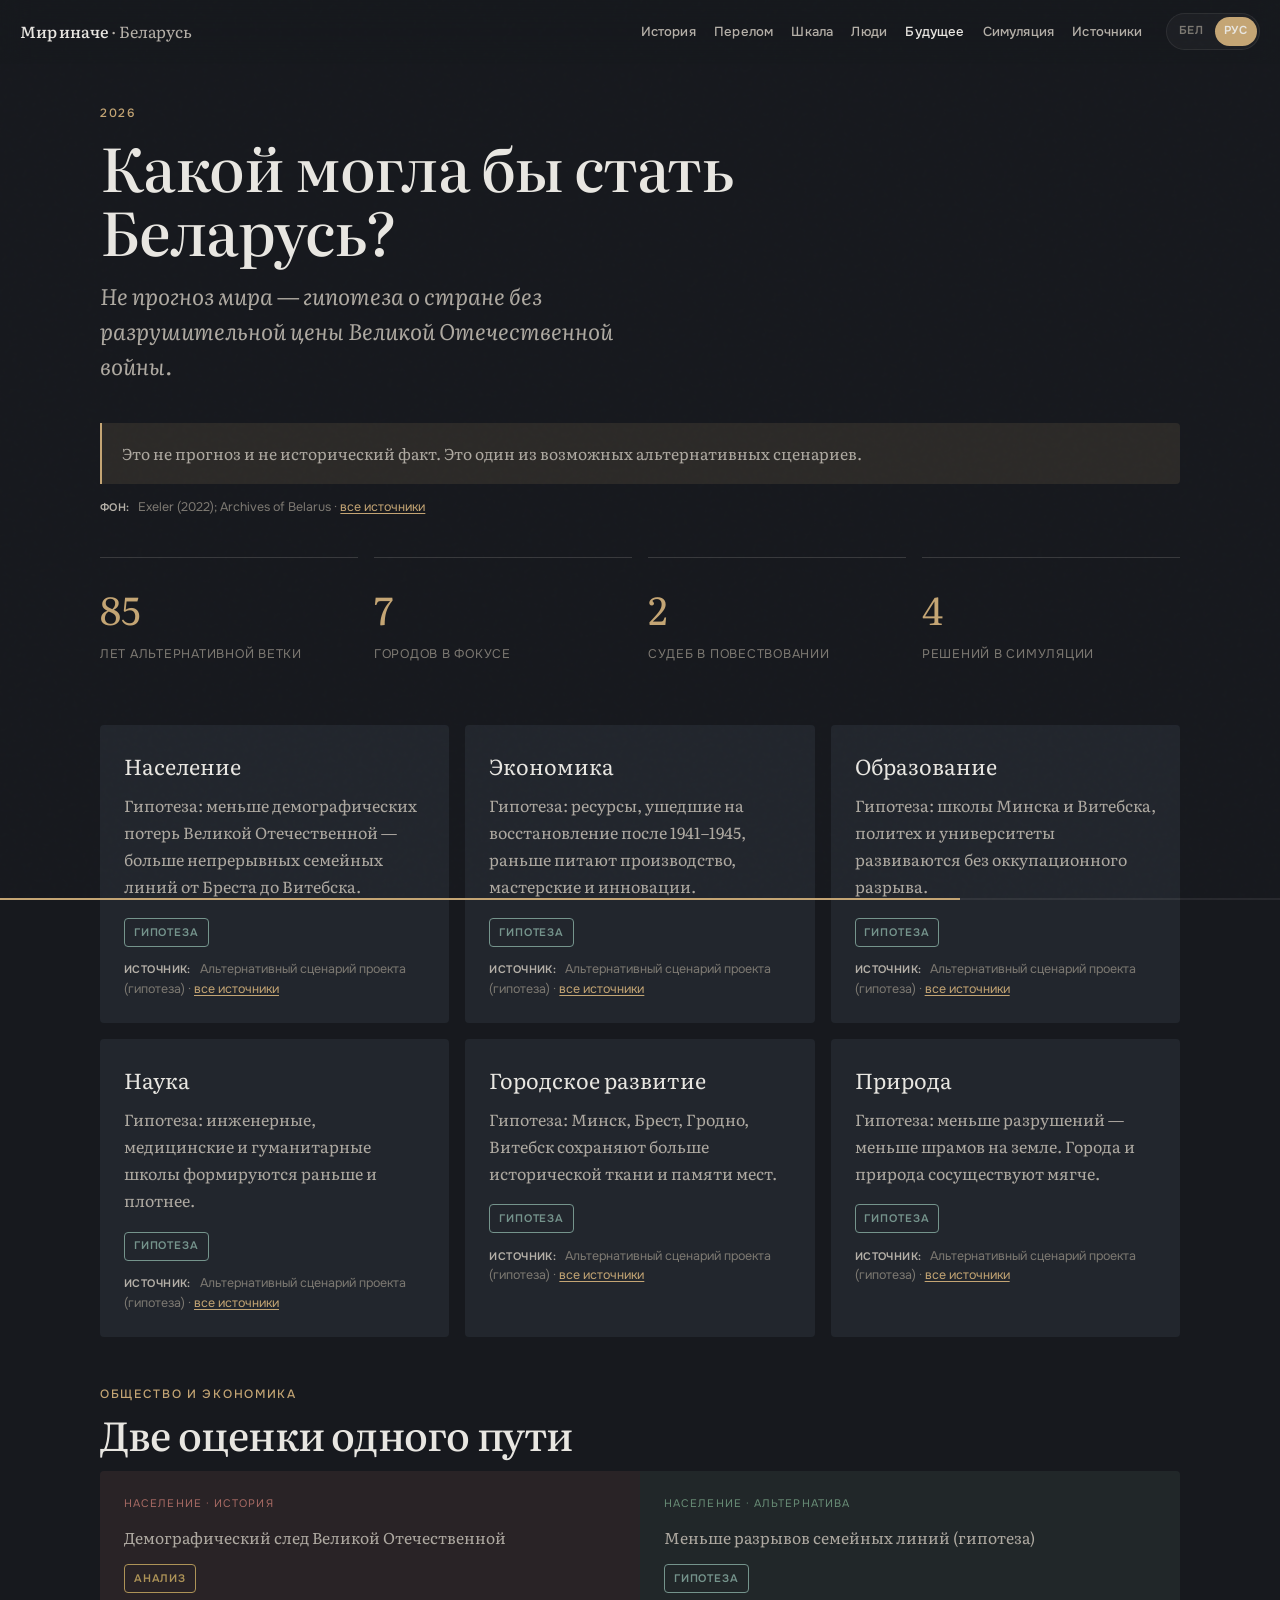
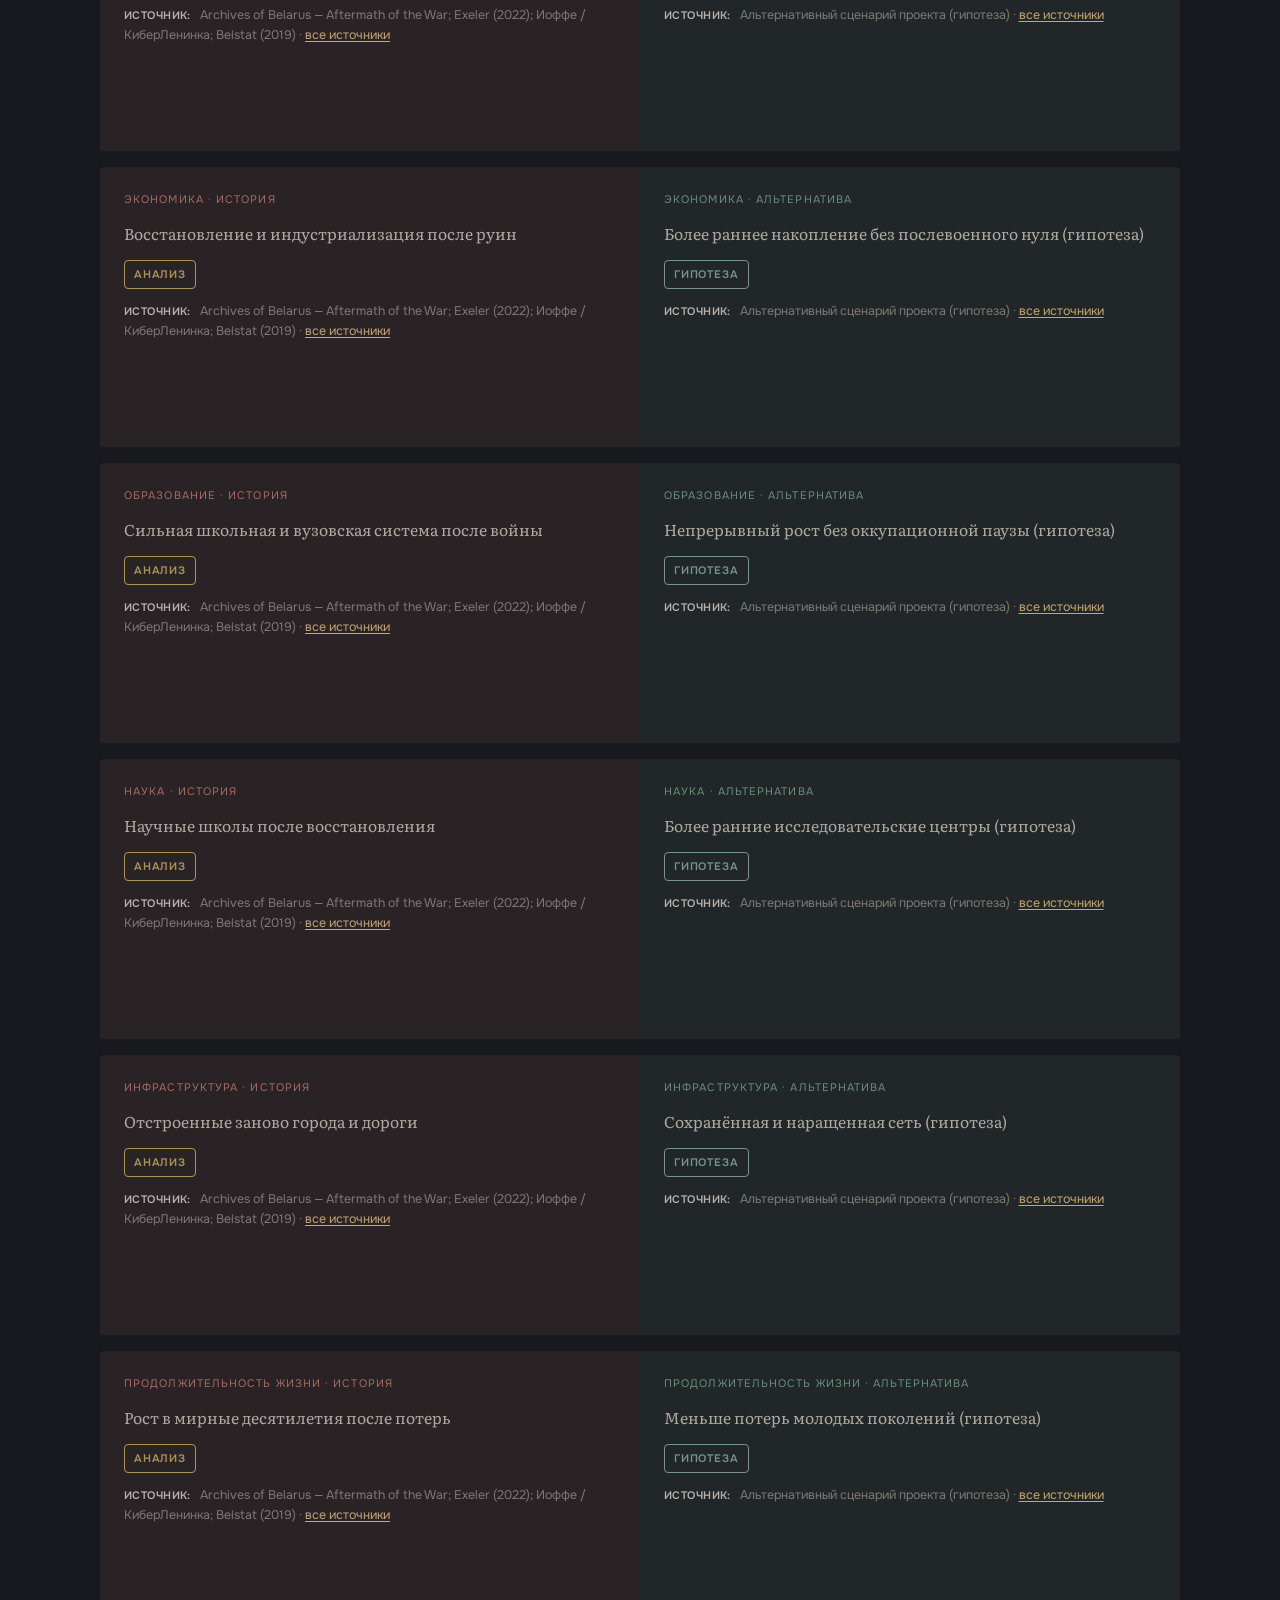
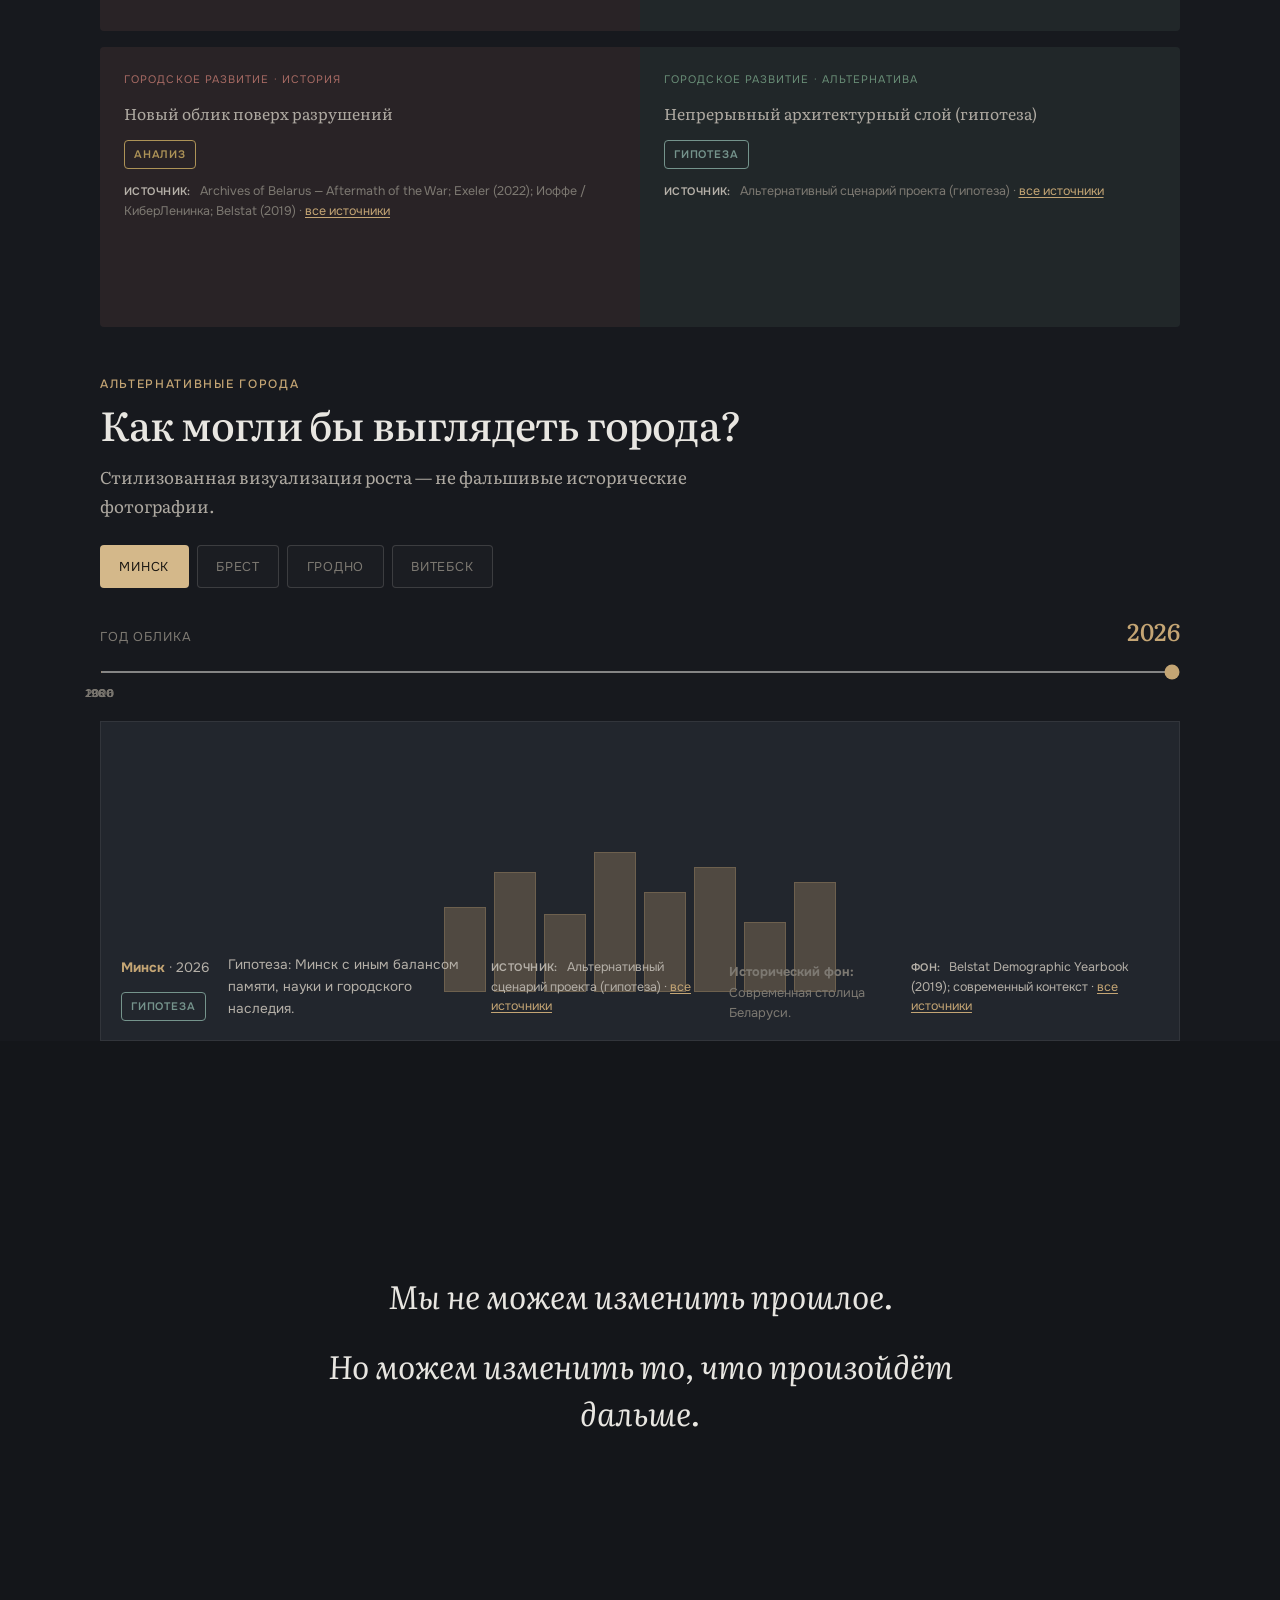
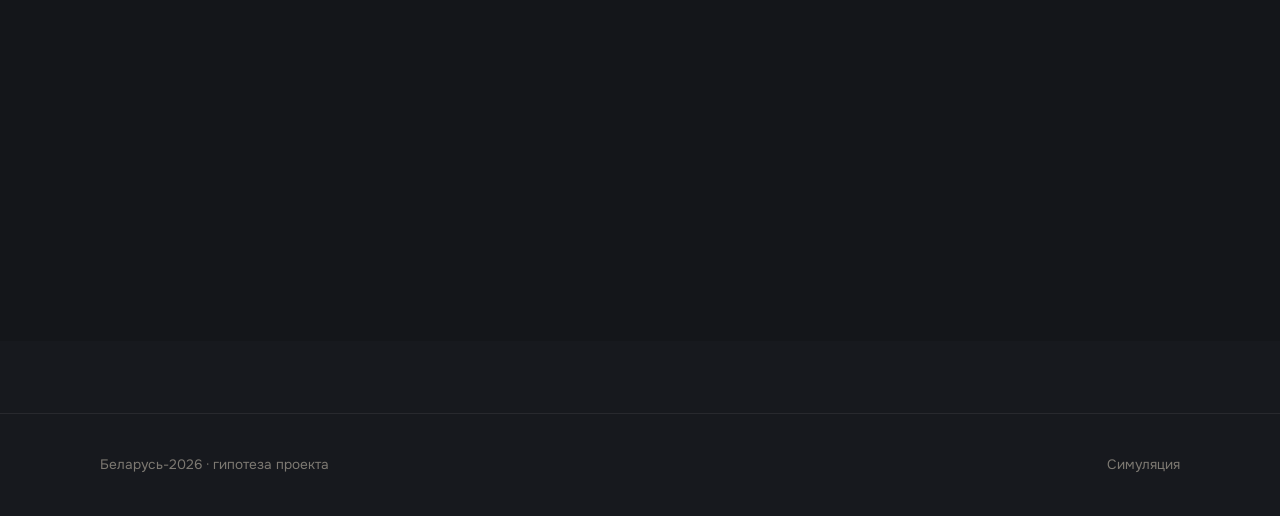
==== future.html @ 38eb1da2 "big website update" ====
<!DOCTYPE html>
<html lang="ru" class="notranslate" translate="no">
<head>
  <meta charset="UTF-8">
  <meta name="viewport" content="width=device-width, initial-scale=1.0">
  <meta name="google" content="notranslate">
  <script>document.documentElement.lang=(function(){try{localStorage.removeItem("siteLang")}catch(e){}var l=localStorage.getItem("patriotLang");return l==="be"?"be":"ru"})();</script>
  <title data-i18n-be="Беларусь у 2026 — альтэрнатыўная будучыня" data-i18n-ru="Беларусь в 2026 — альтернативное будущее">Беларусь-2026</title>
  <link rel="icon" href="media/favicon.svg?v=20260830g" type="image/svg+xml">
  <meta property="og:image" content="media/og-image.png">
  <link rel="stylesheet" href="css/reset.css?v=20260830g">
  <link rel="stylesheet" href="css/variables.css?v=20260830g">
  <link rel="stylesheet" href="css/global.css?v=20260830g">
  <link rel="stylesheet" href="css/components.css?v=20260830g">
  <link rel="stylesheet" href="css/pages.css?v=20260830g">
  <link rel="stylesheet" href="css/animations.css?v=20260830g">
  <link rel="stylesheet" href="css/responsive.css?v=20260830g">
</head>
<body>
  <div data-app-chrome></div>
  <main id="main" class="future-page page-shell">
    <div class="container">
      <header class="page-hero">
        <p class="eyebrow">2026</p>
        <h1 class="display display--lg">
          <span data-lang="be">Якой магла б стаць Беларусь?</span>
          <span data-lang="ru">Какой могла бы стать Беларусь?</span>
        </h1>
        <p class="lead">
          <span data-lang="be">Не прагноз свету — гіпотэза пра краіну без разбуральнай цаны Вялікай Айчыннай вайны.</span>
          <span data-lang="ru">Не прогноз мира — гипотеза о стране без разрушительной цены Великой Отечественной войны.</span>
        </p>
      </header>
      <div class="disclaimer">
        <span data-lang="be">Гэта не прагноз і не гістарычны факт. Гэта адзін з магчымых альтэрнатыўных сцэнарыяў.</span>
        <span data-lang="ru">Это не прогноз и не исторический факт. Это один из возможных альтернативных сценариев.</span>
      </div>
      <p class="source-cite">
        <span class="source-cite__label"><span data-lang="be">Фон:</span><span data-lang="ru">Фон:</span></span>
        Exeler (2022); Archives of Belarus ·
        <a href="sources.html"><span data-lang="be">усе крыніцы</span><span data-lang="ru">все источники</span></a>
      </p>
      <div class="stat-row" data-future-stats></div>
      <div class="future-grid" data-future-cards></div>
      <section class="section-block">
        <p class="eyebrow"><span data-lang="be">Грамадства і эканоміка</span><span data-lang="ru">Общество и экономика</span></p>
        <h2 class="display display--md"><span data-lang="be">Дзве ацэнкі аднаго шляху</span><span data-lang="ru">Две оценки одного пути</span></h2>
        <div data-indicators></div>
      </section>
      <section class="city-viz section-block">
        <p class="eyebrow"><span data-lang="be">Альтэрнатыўныя гарады</span><span data-lang="ru">Альтернативные города</span></p>
        <h2 class="display display--md"><span data-lang="be">Як маглі б выглядаць гарады?</span><span data-lang="ru">Как могли бы выглядеть города?</span></h2>
        <p class="body-text">
          <span data-lang="be">Стылізаваная візуалізацыя росту — не фальшывыя гістарычныя фатаграфіі.</span>
          <span data-lang="ru">Стилизованная визуализация роста — не фальшивые исторические фотографии.</span>
        </p>
        <div class="city-tabs" data-city-tabs></div>
        <div class="year-slider-wrap" style="margin:1.5rem 0 1rem;">
          <div style="display:flex;justify-content:space-between;align-items:baseline;margin-bottom:0.5rem;">
            <span class="muted" style="font-size:0.8rem;letter-spacing:0.08em;text-transform:uppercase;">
              <span data-lang="be">Год аблічча</span><span data-lang="ru">Год облика</span>
            </span>
            <span class="year-pill"><span data-city-year-label>2026</span></span>
          </div>
          <input class="year-slider" id="city-year" type="range" data-city-year-slider min="0" max="3" value="3">
          <div class="year-slider-labels"><span>1960</span><span>1980</span><span>2000</span><span>2026</span></div>
        </div>
        <div class="city-stage">
          <div class="city-skyline" data-skyline aria-hidden="true"></div>
          <div class="city-stage__caption" data-city-caption></div>
        </div>
      </section>
    </div>
    <section class="finale" id="finale">
      <div class="finale__lines">
        <p class="finale__line" data-finale-line>
          <span data-lang="be">Мы не можам змяніць мінулае.</span>
          <span data-lang="ru">Мы не можем изменить прошлое.</span>
        </p>
        <p class="finale__line" data-finale-line>
          <span data-lang="be">Але можам змяніць тое, што адбудзецца далей.</span>
          <span data-lang="ru">Но можем изменить то, что произойдёт дальше.</span>
        </p>
        <h2 class="finale__headline" data-finale-headline>
          <span data-lang="be">Будучыня яшчэ не напісана.</span>
          <span data-lang="ru">Будущее ещё не написано.</span>
        </h2>
        <button class="btn btn--primary" type="button" data-finale-start hidden data-i18n-be="Пачаць сваю гісторыю" data-i18n-ru="Начать свою историю">Пачаць сваю гісторыю</button>
        <div class="finale-choices" data-finale-choices>
          <p class="lead" style="margin-bottom:1rem;">
            <span data-lang="be">Якое рашэнне ты б прыняў?</span>
            <span data-lang="ru">Какое решение ты бы принял?</span>
          </p>
          <a class="choice" href="simulation.html">
            <span class="choice__key"><span data-lang="be">Шлях 1</span><span data-lang="ru">Путь 1</span></span>
            <div class="choice__title"><span data-lang="be">Прайсіці сімуляцыю рашэнняў</span><span data-lang="ru">Пройти симуляцию решений</span></div>
            <div class="choice__text"><span data-lang="be">Збяры ўласны сцэнарый Беларусі.</span><span data-lang="ru">Собери собственный сценарий Беларуси.</span></div>
          </a>
          <a class="choice" href="turning-point.html">
            <span class="choice__key"><span data-lang="be">Шлях 2</span><span data-lang="ru">Путь 2</span></span>
            <div class="choice__title"><span data-lang="be">Вярнуцца да пункта пералому</span><span data-lang="ru">Вернуться к точке перелома</span></div>
            <div class="choice__text"><span data-lang="be">Выбраць іншую галіну і прайсці нанова.</span><span data-lang="ru">Выбрать другую ветку и пройти заново.</span></div>
          </a>
          <a class="choice" href="sources.html">
            <span class="choice__key"><span data-lang="be">Шлях 3</span><span data-lang="ru">Путь 3</span></span>
            <div class="choice__title"><span data-lang="be">Праверыць крыніцы</span><span data-lang="ru">Проверить источники</span></div>
            <div class="choice__text"><span data-lang="be">Аддзяліць факт ад гіпотэзы.</span><span data-lang="ru">Отделить факт от гипотезы.</span></div>
          </a>
        </div>
      </div>
    </section>
  </main>
  <footer class="site-footer">
    <div class="container site-footer__inner">
      <p><span data-lang="be">Беларусь-2026 · гіпотэза праекта</span><span data-lang="ru">Беларусь-2026 · гипотеза проекта</span></p>
      <p><a href="simulation.html"><span data-lang="be">Сімуляцыя</span><span data-lang="ru">Симуляция</span></a></p>
    </div>
  </footer>
  <script src="js/i18n.js?v=20260830g"></script>
  <script src="js/app.js?v=20260830g"></script>
  <script src="js/animations.js?v=20260830g"></script>
  <script src="js/future.js?v=20260830g"></script>
</body>
</html>
---- css/variables.css ----
:root {
  /* Editorial archive — soft dusk ink, never pure black/white */
  --bg-darker: #14161a;
  --bg-dark: #17191e;
  --bg-light: #eceae4;
  --surface: #f7f5f0;
  --surface-dark: #22262d;
  --surface-elevated: #2b3038;

  --text-primary: #e8e6e1;
  --text-dark: #1c1a17;
  --text-muted: #7d7972;
  --text-muted-light: #b5b0a8;
  --text-body: #aea9a1;

  /* Desaturated semantic hues — easy on dark canvas */
  --history: #a86b64;
  --history-soft: rgba(168, 107, 100, 0.12);
  --alternative: #6a8f78;
  --alternative-soft: rgba(106, 143, 120, 0.12);

  --accent: #c4a574;
  --accent-soft: rgba(196, 165, 116, 0.12);
  --accent-strong: #d4b88a;

  --fact: #7e96b5;
  --analysis: #b59a5a;
  --hypothesis: #7a9a92;

  --hairline: rgba(232, 230, 225, 0.08);
  --hairline-strong: rgba(232, 230, 225, 0.16);

  --font-display: "Literata", "Times New Roman", serif;
  --font-serif: "Literata", "Times New Roman", serif;
  --font-sans: "Onest", system-ui, sans-serif;

  --space-xs: 0.5rem;
  --space-sm: 1rem;
  --space-md: 1.5rem;
  --space-lg: 2.5rem;
  --space-xl: 4.5rem;
  --space-2xl: 7rem;

  --nav-height: 4rem;
  --radius: 4px;
  --radius-sm: 4px;
  --radius-pill: 4px;
  --max-width: 1080px;
  --ease: cubic-bezier(0.22, 1, 0.36, 1);
  --transition: 0.3s var(--ease);

  --grain-opacity: 0.028;
}
---- css/global.css ----
@import url("https://fonts.googleapis.com/css2?family=Literata:ital,opsz,wght@0,7..72,400;0,7..72,500;0,7..72,600;0,7..72,700;1,7..72,400;1,7..72,500&family=Onest:wght@400;500;600;700&display=swap");

html {
  color-scheme: dark;
}

body {
  font-family: var(--font-sans);
  font-weight: 400;
  font-size: 1.0625rem;
  background: var(--bg-dark);
  color: var(--text-primary);
  overflow-x: hidden;
  line-height: 1.6;
  -webkit-font-smoothing: antialiased;
}

.page-light {
  background: var(--bg-light);
  color: var(--text-dark);
}

.container {
  width: min(100% - 2.5rem, var(--max-width));
  margin-inline: auto;
}

.container--wide {
  width: min(100% - 2.5rem, 1240px);
  margin-inline: auto;
}

.section {
  padding-block: var(--space-xl);
}

.section--tight {
  padding-block: var(--space-lg);
}

.eyebrow {
  font-family: var(--font-sans);
  font-size: 0.75rem;
  font-weight: 500;
  letter-spacing: 0.14em;
  text-transform: uppercase;
  color: var(--accent);
}

.page-light .eyebrow {
  color: #8a7358;
}

.brand-mark {
  font-family: var(--font-sans);
  font-weight: 600;
  font-size: 0.9rem;
  letter-spacing: 0.2em;
  text-transform: uppercase;
  color: var(--accent);
  margin: 0 0 1.5rem;
}

.display {
  font-family: var(--font-display);
  font-weight: 500;
  line-height: 1.08;
  letter-spacing: -0.02em;
  text-transform: none;
  color: var(--text-primary);
}

.display--xl {
  font-size: clamp(2.75rem, 7.5vw, 5.75rem);
}

.display--lg {
  font-size: clamp(2.15rem, 5vw, 3.75rem);
}

.display--md {
  font-size: clamp(1.65rem, 3.2vw, 2.5rem);
}

.lead {
  font-family: var(--font-display);
  font-size: clamp(1.15rem, 2vw, 1.4rem);
  font-weight: 400;
  font-style: italic;
  line-height: 1.55;
  letter-spacing: 0;
  color: var(--text-body);
  max-width: 36rem;
}

.page-light .lead {
  color: #5c574f;
}

.body-text {
  font-family: var(--font-display);
  font-size: 1.0625rem;
  line-height: 1.75;
  letter-spacing: 0;
  color: var(--text-body);
  max-width: 40rem;
}

.page-light .body-text {
  color: #4a463f;
}

.muted {
  color: var(--text-muted);
}

.sr-only {
  position: absolute;
  width: 1px;
  height: 1px;
  padding: 0;
  margin: -1px;
  overflow: hidden;
  clip: rect(0, 0, 0, 0);
  white-space: nowrap;
  border: 0;
}

.grain {
  pointer-events: none;
  position: fixed;
  inset: 0;
  z-index: 9000;
  opacity: var(--grain-opacity);
  background-image: url("data:image/svg+xml,%3Csvg viewBox='0 0 200 200' xmlns='http://www.w3.org/2000/svg'%3E%3Cfilter id='n'%3E%3CfeTurbulence type='fractalNoise' baseFrequency='0.9' numOctaves='3' stitchTiles='stitch'/%3E%3C/filter%3E%3Crect width='100%25' height='100%25' filter='url(%23n)'/%3E%3C/svg%3E");
  mix-blend-mode: soft-light;
}

.film-vignette {
  display: none;
}

main {
  min-height: 100vh;
}

:focus-visible {
  outline: 2px solid var(--accent);
  outline-offset: 3px;
}

::selection {
  background: rgba(196, 165, 116, 0.35);
  color: var(--text-primary);
}

.skip-link {
  position: absolute;
  left: 1rem;
  top: -100px;
  z-index: 10000;
  padding: 0.75rem 1rem;
  background: var(--accent);
  color: var(--bg-darker);
  font-family: var(--font-sans);
  font-size: 0.85rem;
  font-weight: 600;
  border-radius: var(--radius);
}

.skip-link:focus {
  top: 1rem;
}
---- css/components.css ----
/* ——— Navigation ——— */
.site-header {
  position: fixed;
  top: 0;
  left: 0;
  right: 0;
  z-index: 1000;
  height: var(--nav-height);
  display: flex;
  align-items: center;
  background: rgba(23, 25, 30, 0.72);
  backdrop-filter: blur(16px) saturate(1.1);
  border-bottom: 1px solid transparent;
  transition: background var(--transition), border-color var(--transition);
}

.site-header.is-scrolled {
  background: rgba(20, 22, 26, 0.94);
  border-bottom-color: var(--hairline);
}

.site-header__inner {
  width: min(100% - 2rem, 1240px);
  margin-inline: auto;
  display: flex;
  align-items: center;
  justify-content: space-between;
  gap: 1rem;
}

.logo {
  font-family: var(--font-display);
  font-size: 1rem;
  font-weight: 500;
  letter-spacing: -0.01em;
  white-space: nowrap;
  color: var(--text-primary);
}

.logo span {
  color: var(--text-muted-light);
  font-weight: 400;
}

.nav {
  display: flex;
  align-items: center;
  gap: 1.5rem;
}

.nav__links {
  display: flex;
  align-items: center;
  gap: 1.15rem;
}

.nav__link {
  font-family: var(--font-sans);
  font-size: 0.82rem;
  font-weight: 500;
  letter-spacing: 0.01em;
  color: var(--text-muted-light);
  transition: color var(--transition);
}

.nav__link:hover,
.nav__link.is-active {
  color: var(--text-primary);
}

.nav__actions {
  display: flex;
  align-items: center;
  gap: 0.75rem;
}

/* Language switcher */
.lang-switch {
  display: inline-flex;
  align-items: center;
  gap: 0.15rem;
  border: 1px solid var(--hairline);
  border-radius: 999px;
  padding: 0.15rem;
  background: rgba(255, 255, 255, 0.03);
}

.lang-switch__btn {
  font-family: var(--font-sans);
  font-size: 0.72rem;
  font-weight: 600;
  letter-spacing: 0.06em;
  text-transform: uppercase;
  padding: 0.35rem 0.55rem;
  border-radius: 999px;
  color: var(--text-muted);
  background: transparent;
  border: 0;
  cursor: pointer;
  transition: color var(--transition), background var(--transition);
}

.lang-switch__btn:hover {
  color: var(--text-primary);
}

.lang-switch__btn.is-active {
  color: var(--bg);
  background: var(--accent);
}

/* Dual-language fragments in HTML:
   <span data-lang="be">…</span><span data-lang="ru">…</span> */
html[lang="be"] [data-lang="ru"],
html[lang="ru"] [data-lang="be"] {
  display: none !important;
}

.menu-btn {
  width: 2.5rem;
  height: 2.5rem;
  display: none;
  place-items: center;
  border: 1px solid var(--hairline-strong);
  border-radius: var(--radius);
  color: var(--text-muted-light);
  background: transparent;
  transition: border-color var(--transition), color var(--transition), background var(--transition);
}

.menu-btn:hover {
  border-color: var(--accent);
  color: var(--accent);
  background: var(--accent-soft);
}

.menu-btn__lines {
  width: 1rem;
  height: 0.65rem;
  display: flex;
  flex-direction: column;
  justify-content: space-between;
}

.menu-btn__lines span {
  display: block;
  height: 1.5px;
  background: currentColor;
  transition: transform var(--transition), opacity var(--transition);
}

.nav-drawer {
  display: none;
  position: fixed;
  inset: var(--nav-height) 0 0 0;
  z-index: 999;
  background: var(--bg-darker);
  padding: 2rem;
  flex-direction: column;
  gap: 1.1rem;
}

.nav-drawer.is-open {
  display: flex;
}

.nav-drawer a {
  font-family: var(--font-display);
  font-size: 1.75rem;
  font-weight: 500;
  color: var(--text-muted-light);
}

.nav-drawer a:hover,
.nav-drawer a.is-active {
  color: var(--text-primary);
}

/* ——— Buttons ——— */
.btn {
  display: inline-flex;
  align-items: center;
  justify-content: center;
  gap: 0.55rem;
  padding: 0.9rem 1.4rem;
  font-family: var(--font-sans);
  font-size: 0.84rem;
  font-weight: 600;
  letter-spacing: 0.02em;
  border: 1px solid transparent;
  border-radius: var(--radius);
  transition:
    background var(--transition),
    color var(--transition),
    border-color var(--transition),
    transform var(--transition);
}

.btn:hover {
  transform: translateY(-1px);
}

.btn:active {
  transform: translateY(0);
}

.btn--primary {
  background: var(--accent);
  color: #1a1712;
  border-color: var(--accent);
}

.btn--primary:hover {
  background: var(--accent-strong);
  border-color: var(--accent-strong);
}

.btn--ghost {
  border-color: var(--hairline-strong);
  color: var(--text-primary);
  background: transparent;
}

.btn--ghost:hover {
  border-color: rgba(196, 165, 116, 0.55);
  color: var(--accent);
  background: var(--accent-soft);
}

.btn--history {
  border-color: rgba(168, 107, 100, 0.5);
  color: #d4a8a3;
  background: transparent;
}

.btn--history:hover,
.btn--history.is-active {
  background: var(--history);
  border-color: var(--history);
  color: #fff;
}

.btn--alternative {
  border-color: rgba(106, 143, 120, 0.5);
  color: #a8c4b4;
  background: transparent;
}

.btn--alternative:hover,
.btn--alternative.is-active {
  background: var(--alternative);
  border-color: var(--alternative);
  color: #fff;
}

.btn--dark {
  background: var(--surface-elevated);
  color: var(--text-primary);
  border-color: var(--hairline);
}

.btn--dark:hover {
  border-color: var(--hairline-strong);
}

/* ——— Tags ——— */
.tag {
  display: inline-flex;
  align-items: center;
  gap: 0.35rem;
  padding: 0.3rem 0.55rem;
  font-family: var(--font-sans);
  font-size: 0.68rem;
  font-weight: 600;
  letter-spacing: 0.08em;
  text-transform: uppercase;
  border: 1px solid currentColor;
  border-radius: var(--radius);
  opacity: 0.95;
}

.tag--fact { color: var(--fact); }
.tag--analysis { color: var(--analysis); }
.tag--hypothesis { color: var(--hypothesis); }
.tag--history { color: var(--history); }
.tag--alternative { color: var(--alternative); }

/* ——— Reality switch ——— */
.reality-switch {
  display: inline-flex;
  border: 1px solid var(--hairline-strong);
  border-radius: var(--radius);
  overflow: hidden;
  padding: 3px;
  gap: 3px;
  background: var(--surface-dark);
}

.reality-switch__btn {
  padding: 0.55rem 1rem;
  font-family: var(--font-sans);
  font-size: 0.72rem;
  font-weight: 600;
  letter-spacing: 0.04em;
  text-transform: uppercase;
  color: var(--text-muted);
  border-radius: 2px;
  transition: background var(--transition), color var(--transition);
}

.reality-switch__btn[data-reality="historical"].is-active {
  background: var(--history);
  color: #fff;
}

.reality-switch__btn[data-reality="alternative"].is-active {
  background: var(--alternative);
  color: #fff;
}

/* ——— Year ——— */
.year-pill {
  display: inline-flex;
  align-items: baseline;
  gap: 0.5rem;
  font-family: var(--font-display);
  font-size: 1.5rem;
  font-weight: 500;
  color: var(--accent);
}

.year-pill small {
  font-family: var(--font-sans);
  font-size: 0.68rem;
  letter-spacing: 0.1em;
  text-transform: uppercase;
  color: var(--text-muted);
}

/* ——— Panels (borderless-first) ——— */
.panel {
  background: var(--surface-dark);
  border: none;
  padding: 1.5rem;
  border-radius: var(--radius);
}

.page-light .panel {
  background: var(--surface);
}

.panel__meta {
  display: flex;
  flex-wrap: wrap;
  gap: 0.5rem;
  margin-bottom: 0.85rem;
}

.panel__title {
  font-family: var(--font-display);
  font-size: 1.35rem;
  font-weight: 500;
  margin-bottom: 0.5rem;
}

.panel__text {
  font-family: var(--font-display);
  font-size: 1rem;
  line-height: 1.7;
  color: var(--text-body);
}

.page-light .panel__text {
  color: #4a463f;
}

/* ——— Modal ——— */
.modal {
  position: fixed;
  inset: 0;
  z-index: 2000;
  display: grid;
  place-items: center;
  padding: 1.5rem;
  background: rgba(20, 22, 26, 0.82);
  opacity: 0;
  visibility: hidden;
  transition: opacity var(--transition), visibility var(--transition);
}

.modal.is-open {
  opacity: 1;
  visibility: visible;
}

.modal__dialog {
  width: min(100%, 520px);
  max-height: min(85vh, 640px);
  overflow: auto;
  background: var(--surface-elevated);
  border: 1px solid var(--hairline);
  border-radius: var(--radius);
  padding: 1.75rem;
  transform: translateY(10px);
  transition: transform var(--transition);
}

.modal.is-open .modal__dialog {
  transform: translateY(0);
}

.modal__close {
  float: right;
  width: 2rem;
  height: 2rem;
  color: var(--text-muted);
}

.modal__close:hover {
  color: var(--text-primary);
}

/* ——— Meters ——— */
.meter {
  margin-bottom: 1rem;
}

.meter__label {
  display: flex;
  justify-content: space-between;
  margin-bottom: 0.4rem;
  font-family: var(--font-sans);
  font-size: 0.72rem;
  letter-spacing: 0.06em;
  text-transform: uppercase;
  color: var(--text-muted);
}

.meter__track {
  height: 3px;
  background: rgba(232, 230, 225, 0.08);
  overflow: hidden;
  border-radius: 2px;
}

.meter__fill {
  height: 100%;
  width: 0;
  background: var(--accent);
  transition: width 0.8s var(--ease);
}

.meter__fill--history { background: var(--history); }
.meter__fill--alternative { background: var(--alternative); }

/* ——— Timeline motif ——— */
.time-line {
  position: relative;
}

.time-line::before {
  content: "";
  position: absolute;
  left: 0;
  top: 0.55rem;
  width: 100%;
  height: 1px;
  background: var(--hairline-strong);
}

.time-line--split::before {
  background: linear-gradient(
    90deg,
    transparent,
    var(--history) 35%,
    var(--alternative) 65%,
    transparent
  );
}

/* ——— Disclaimer ——— */
.disclaimer {
  border-left: 2px solid var(--accent);
  padding: 1.1rem 1.25rem;
  background: var(--accent-soft);
  font-family: var(--font-display);
  font-size: 0.98rem;
  line-height: 1.65;
  color: var(--text-body);
  border-radius: 0 var(--radius) var(--radius) 0;
}

.page-light .disclaimer {
  color: #4a463f;
}

/* ——— Footer ——— */
.site-footer {
  border-top: 1px solid var(--hairline);
  padding: 2.5rem 0;
  color: var(--text-muted);
  font-family: var(--font-sans);
  font-size: 0.85rem;
}

.site-footer__inner {
  display: flex;
  flex-wrap: wrap;
  justify-content: space-between;
  gap: 1rem;
}

.site-footer a:hover {
  color: var(--accent);
}

/* ——— Choices ——— */
.choice {
  display: block;
  width: 100%;
  text-align: left;
  padding: 1.2rem 1.3rem;
  border: 1px solid transparent;
  border-radius: var(--radius);
  background: var(--surface-dark);
  transition: border-color var(--transition), background var(--transition), transform var(--transition);
}

.choice:hover,
.choice.is-selected {
  border-color: rgba(196, 165, 116, 0.35);
  background: var(--surface-elevated);
  transform: translateY(-1px);
}

.choice__key {
  display: inline-block;
  margin-bottom: 0.35rem;
  font-family: var(--font-sans);
  font-size: 0.68rem;
  letter-spacing: 0.1em;
  text-transform: uppercase;
  color: var(--accent);
}

.choice__title {
  font-family: var(--font-display);
  font-size: 1.2rem;
  font-weight: 500;
  margin-bottom: 0.35rem;
}

.choice__text {
  font-family: var(--font-display);
  font-size: 0.95rem;
  color: var(--text-muted);
  line-height: 1.55;
}

/* ——— Compare ——— */
.compare {
  display: grid;
  grid-template-columns: 1fr 1fr;
  min-height: 280px;
  border-radius: var(--radius);
  overflow: hidden;
}

.compare__side {
  padding: 1.5rem;
}

.compare__side--history {
  background: var(--history-soft);
}

.compare__side--alternative {
  background: var(--alternative-soft);
}

.compare__label {
  font-family: var(--font-sans);
  font-size: 0.68rem;
  letter-spacing: 0.1em;
  text-transform: uppercase;
  margin-bottom: 0.75rem;
}

.compare__side--history .compare__label { color: var(--history); }
.compare__side--alternative .compare__label { color: var(--alternative); }

.compare__year {
  font-family: var(--font-display);
  font-size: 2rem;
  font-weight: 500;
  margin-bottom: 0.5rem;
}

.compare__text {
  font-family: var(--font-display);
  font-size: 0.98rem;
  line-height: 1.65;
  color: var(--text-body);
}

/* ——— Slider ——— */
.year-slider {
  width: 100%;
  accent-color: var(--accent);
  height: 2px;
  cursor: pointer;
}

.year-slider::-webkit-slider-thumb {
  cursor: grab;
}

.year-slider:active::-webkit-slider-thumb {
  cursor: grabbing;
}

.year-slider-wrap {
  display: grid;
  gap: 0.75rem;
}

.year-slider-labels {
  position: relative;
  height: 1.25rem;
  font-family: var(--font-sans);
  font-size: 0.68rem;
  letter-spacing: 0.06em;
  color: var(--text-muted);
  text-transform: uppercase;
}

.year-slider-labels span {
  position: absolute;
  top: 0;
  transform: translateX(-50%);
  white-space: nowrap;
}

.year-slider-labels span.is-start { transform: translateX(0); }
.year-slider-labels span.is-end { transform: translateX(-100%); }

/* ——— Source citations ——— */
.source-cite {
  margin-top: 0.85rem;
  font-family: var(--font-sans);
  font-size: 0.78rem;
  line-height: 1.55;
  color: var(--text-muted);
}

.source-cite__label {
  color: var(--text-muted-light);
  font-weight: 600;
  letter-spacing: 0.04em;
  text-transform: uppercase;
  font-size: 0.68rem;
  margin-right: 0.35rem;
}

.source-cite a {
  color: var(--accent);
  text-decoration: underline;
  text-underline-offset: 0.18em;
}

.source-cite a:hover {
  color: var(--accent-strong);
}

.city-stage__caption {
  display: grid;
  gap: 0.45rem;
}

.city-stage__caption-row {
  display: flex;
  flex-wrap: wrap;
  justify-content: space-between;
  gap: 0.5rem;
  align-items: center;
}

.city-stage__caption .source-cite {
  margin-top: 0.25rem;
  color: var(--text-muted-light);
}
---- css/pages.css ----
/* ——— Hero ——— */
.hero {
  position: relative;
  display: flex;
  flex-direction: column;
  padding: calc(var(--nav-height) + 2.5rem) 0 2rem;
  overflow: hidden;
  background: var(--bg-dark);
}

.hero__bg {
  position: absolute;
  inset: 0;
  background:
    radial-gradient(ellipse 70% 50% at 70% 15%, rgba(196, 165, 116, 0.05), transparent 55%),
    var(--bg-dark);
}

.hero__shell {
  position: relative;
  z-index: 2;
  display: flex;
  flex-direction: column;
  gap: 1.75rem;
  width: min(100% - 2rem, 1240px);
  margin-inline: auto;
}

.hero__content {
  width: 100%;
  max-width: 38rem;
}

.hero__title {
  margin: 0 0 1rem;
}

.hero__title span {
  display: block;
}

.hero__actions {
  margin-top: 1.5rem;
  display: flex;
  flex-wrap: wrap;
  gap: 0.75rem;
  align-items: center;
}

.hero__scroll {
  margin: 0;
  font-family: var(--font-sans);
  font-size: 0.72rem;
  letter-spacing: 0.14em;
  text-transform: uppercase;
  color: var(--text-muted);
}

.hero__scroll::after {
  content: "";
  display: inline-block;
  width: 2.5rem;
  height: 1px;
  margin-left: 0.75rem;
  vertical-align: middle;
  background: var(--accent);
  opacity: 0.5;
}

/* ——— Intro timeline on index ——— */
.intro-timeline {
  padding-block: var(--space-lg) var(--space-2xl);
  position: relative;
}

.intro-timeline__track {
  display: flex;
  justify-content: space-between;
  gap: 0.5rem;
  position: relative;
  margin: 3rem 0 4rem;
  padding-top: 1.5rem;
}

.intro-timeline__track::before {
  content: "";
  position: absolute;
  left: 0;
  right: 0;
  top: 0.35rem;
  height: 1px;
  background: rgba(196, 165, 116, 0.28);
}

.intro-year {
  position: relative;
  text-align: center;
  flex: 1;
  min-width: 0;
}

.intro-year::before {
  content: "";
  position: absolute;
  left: 50%;
  top: -1.15rem;
  width: 6px;
  height: 6px;
  border-radius: 50%;
  background: var(--text-muted);
  transform: translateX(-50%);
}

.intro-year.is-pivot::before {
  width: 10px;
  height: 10px;
  top: -1.3rem;
  background: var(--accent);
  box-shadow: none;
}

.intro-year__label {
  font-family: var(--font-sans);
  font-size: clamp(0.8rem, 1.4vw, 0.95rem);
  font-weight: 500;
  letter-spacing: 0.04em;
  color: var(--text-muted);
}

.intro-year.is-pivot .intro-year__label {
  color: var(--accent);
  font-size: clamp(1.2rem, 2vw, 1.6rem);
}

.pivot-card {
  max-width: 640px;
  margin: 0 auto;
  text-align: center;
}

.pivot-card__date {
  font-family: var(--font-display);
  font-size: clamp(3.5rem, 10vw, 6.5rem);
  font-weight: 500;
  line-height: 1;
  letter-spacing: -0.02em;
  color: var(--accent);
  margin-bottom: 0.5rem;
}

.pivot-stats {
  display: grid;
  grid-template-columns: repeat(3, 1fr);
  gap: 1.5rem;
  margin-top: 3rem;
}

.pivot-stat {
  padding: 0;
  border-top: 1px solid var(--hairline-strong);
  padding-top: 1rem;
  margin: 0;
}

.pivot-stat__label {
  margin: 0 0 0.4rem;
  font-family: var(--font-sans);
  font-size: 0.72rem;
  letter-spacing: 0.08em;
  text-transform: uppercase;
  color: var(--text-muted);
}

.pivot-stat__value {
  margin: 0;
  font-family: var(--font-display);
  font-size: 1.45rem;
  font-weight: 500;
  line-height: 1.25;
  color: var(--text-primary);
}

.intro-layout__copy {
  max-width: 36rem;
}

.intro-cta {
  margin-top: 3rem;
  display: flex;
  flex-wrap: wrap;
  gap: 0.75rem;
}

.quote-block {
  margin: 2rem auto 0;
  max-width: 32rem;
  font-family: var(--font-display);
  font-size: 1.2rem;
  font-style: italic;
  line-height: 1.55;
  color: var(--text-muted-light);
}

/* ——— Page hero (inner) ——— */
.page-hero {
  padding: 0 0 2.5rem;
  max-width: 40rem;
}

.page-hero .display {
  margin: 0.65rem 0 1rem;
}

.page-hero .lead {
  margin: 0;
}

.page-shell {
  padding-top: calc(var(--nav-height) + 2.5rem);
  padding-bottom: var(--space-xl);
  background: var(--bg-dark);
  color: var(--text-primary);
}

.page-actions {
  margin-top: 3rem;
  display: flex;
  flex-wrap: wrap;
  gap: 0.75rem;
  justify-content: center;
}

.section-block {
  margin-top: 3rem;
}

.section-block > .eyebrow {
  margin-bottom: 0.35rem;
}

.section-block > .display {
  margin: 0.5rem 0 1rem;
}

/* ——— History chain ——— */
.chain {
  display: grid;
  gap: 0;
  max-width: 720px;
  margin-inline: auto;
  position: relative;
  padding-left: 0;
}

.chain::before {
  content: "";
  position: absolute;
  left: 0;
  top: 1.4rem;
  bottom: 1.4rem;
  width: 2px;
  background: linear-gradient(
    to bottom,
    transparent,
    var(--history) 8%,
    rgba(168, 107, 100, 0.55) 50%,
    var(--history) 92%,
    transparent
  );
  transform: scaleY(0);
  transform-origin: top center;
  opacity: 0;
  transition: transform 1.4s var(--ease), opacity 0.4s ease;
}

.chain.is-drawn::before {
  transform: scaleY(1);
  opacity: 1;
}

.chain__item {
  position: relative;
  padding: 0 0 1.5rem 2rem;
  border-left: 1px solid transparent;
  opacity: 0;
  transform: translateX(28px);
  transition:
    opacity 0.75s var(--ease),
    transform 0.75s var(--ease);
}

.chain__item:last-child {
  padding-bottom: 0;
}

.chain__item.is-visible {
  opacity: 1;
  transform: none;
}

.chain__dot {
  position: absolute;
  left: -5px;
  top: 1.2rem;
  width: 12px;
  height: 12px;
  border-radius: 50%;
  background: var(--history);
  box-shadow: 0 0 0 0 rgba(168, 107, 100, 0.35);
  transform: scale(0);
  opacity: 0;
  transition: transform 0.45s var(--ease), opacity 0.45s ease, box-shadow 0.45s ease;
  z-index: 1;
}

.chain__item.is-visible .chain__dot {
  transform: scale(1);
  opacity: 1;
  animation: chainDotPulse 2.4s ease-in-out 0.5s infinite;
}

.chain__btn {
  width: 100%;
  text-align: left;
  padding: 1.1rem 1.35rem;
  border: 1px solid transparent;
  border-radius: var(--radius);
  background: var(--surface-dark);
  transition:
    border-color var(--transition),
    background var(--transition),
    transform var(--transition),
    box-shadow var(--transition);
}

.chain__btn:hover {
  border-color: rgba(168, 107, 100, 0.4);
  background: var(--surface-elevated);
}

.chain__btn[aria-expanded="true"] {
  border-color: transparent;
  background: var(--history-soft);
  box-shadow: inset 3px 0 0 var(--history);
}

.chain__title {
  font-family: var(--font-display);
  font-size: 1.35rem;
}

.chain__year {
  display: block;
  margin-bottom: 0.35rem;
  font-size: 0.72rem;
  letter-spacing: 0.1em;
  color: var(--history);
  text-transform: uppercase;
}

.chain__panel {
  display: grid;
  grid-template-rows: 0fr;
  opacity: 0;
  transition:
    grid-template-rows 0.55s var(--ease),
    opacity 0.4s ease;
}

.chain__panel.is-open {
  grid-template-rows: 1fr;
  opacity: 1;
}

.chain__panel-inner {
  overflow: hidden;
  min-height: 0;
}

.chain__panel-inner > * {
  padding-top: 0.15rem;
}

.chain__panel.is-open .chain__panel-inner > * {
  animation: chainPanelIn 0.55s var(--ease) both;
}

@keyframes chainDotPulse {
  0%,
  100% {
    box-shadow: 0 0 0 0 rgba(168, 107, 100, 0.28);
  }
  50% {
    box-shadow: 0 0 0 8px rgba(168, 107, 100, 0);
  }
}

@keyframes chainPanelIn {
  from {
    opacity: 0;
    transform: translateY(10px);
  }
  to {
    opacity: 1;
    transform: none;
  }
}

@media (prefers-reduced-motion: reduce) {
  .chain::before,
  .chain__item,
  .chain__dot,
  .chain__panel,
  .chain__btn {
    transition: none !important;
    animation: none !important;
  }

  .chain::before,
  .chain__item,
  .chain__item.is-visible .chain__dot {
    opacity: 1;
    transform: none;
  }
}

/* ——— Turning point ——— */
.turning {
  min-height: 100vh;
  display: grid;
  place-items: center;
  padding: calc(var(--nav-height) + 2rem) 1.25rem 3rem;
  text-align: center;
}

.turning__choices {
  display: grid;
  grid-template-columns: 1fr 1fr;
  gap: 1rem;
  max-width: 720px;
  margin: 2.5rem auto 0;
}

.turning-path {
  display: flex;
  flex-direction: column;
  gap: 1rem;
  padding: 2rem 1.5rem;
  border: 1px solid var(--hairline-strong);
  border-radius: var(--radius);
  min-height: 220px;
  background: var(--surface-dark);
  transition:
    border-color var(--transition),
    background var(--transition),
    transform var(--transition),
    box-shadow var(--transition);
}

.turning-path:hover {
  transform: translateY(-2px);
}

.turning-path--history:hover {
  border-color: var(--history);
  background: var(--history-soft);
}

.turning-path--alternative:hover {
  border-color: var(--alternative);
  background: var(--alternative-soft);
}

.turning-path__icon {
  /* styled in shared utilities */
}

.turning-path__title {
  font-family: var(--font-display);
  font-size: 1.5rem;
}

.turning-path__text {
  font-family: var(--font-display);
  font-size: 0.95rem;
  color: var(--text-muted);
  line-height: 1.55;
}

.branch-visual {
  width: min(100%, 480px);
  margin: 2rem auto;
  height: 120px;
}

/* ——— Interactive timeline page ——— */
.timeline-page {
  padding-bottom: var(--space-xl);
}

.timeline-controls {
  display: flex;
  flex-wrap: wrap;
  align-items: center;
  justify-content: space-between;
  gap: 1rem;
  margin-bottom: 2rem;
  position: sticky;
  top: var(--nav-height);
  z-index: 50;
  padding: 1rem 0;
  background: color-mix(in srgb, var(--bg-dark) 92%, transparent);
}

.timeline-stage {
  display: grid;
  grid-template-columns: 1fr 1.2fr;
  gap: 2rem;
  align-items: start;
}

.timeline-rail {
  position: relative;
  padding: 1rem 0 1rem 1.5rem;
  border-left: 2px solid var(--hairline-strong);
  max-height: 70vh;
  overflow: auto;
}

.timeline-rail.is-alternative {
  border-left-color: var(--alternative);
}

.timeline-rail.is-historical {
  border-left-color: var(--history);
}

.timeline-event {
  position: relative;
  padding: 0.85rem 0 1.5rem;
  cursor: pointer;
  opacity: 0.45;
  transition: opacity var(--transition);
}

.timeline-event.is-active,
.timeline-event:hover {
  opacity: 1;
}

.timeline-event::before {
  content: "";
  position: absolute;
  left: -1.85rem;
  top: 1.15rem;
  width: 10px;
  height: 10px;
  border-radius: 50%;
  background: var(--text-muted);
}

.timeline-event.is-active::before {
  background: var(--accent);
  box-shadow: none;
}

.timeline-event__year {
  font-family: var(--font-display);
  font-size: 1.35rem;
}

.timeline-event__title {
  font-size: 0.95rem;
  color: var(--text-muted-light);
}

.timeline-detail {
  min-height: 420px;
}

.timeline-detail.is-fading {
  animation: timelineDetailIn 0.45s var(--ease);
}

@keyframes timelineDetailIn {
  from {
    opacity: 0.35;
    transform: translateY(8px);
  }
  to {
    opacity: 1;
    transform: none;
  }
}

.timeline-detail__year {
  font-family: var(--font-display);
  font-size: clamp(3rem, 8vw, 5.5rem);
  line-height: 1;
  color: var(--accent);
  margin-bottom: 0.75rem;
}

.fork-diagram {
  margin: 2rem 0;
  font-family: var(--font-display);
  text-align: center;
  color: var(--text-muted);
  line-height: 1.8;
}

.fork-diagram .history-line {
  color: var(--history);
}

.fork-diagram .alt-line {
  color: var(--alternative);
}

/* ——— People ——— */
.people-page {
  padding-bottom: var(--space-xl);
}

.person-hero {
  display: grid;
  grid-template-columns: 1fr 1.4fr;
  gap: 2rem;
  align-items: end;
  margin-bottom: 3rem;
}

.person-portrait {
  aspect-ratio: 3 / 4;
  background:
    var(--surface-dark);
  border: 1px solid var(--hairline);
  display: grid;
  place-items: end start;
  padding: 1.5rem;
  position: relative;
  overflow: hidden;
}

.person-portrait__silhouette {
  position: absolute;
  inset: 10% 15% 0;
  background: rgba(232, 230, 225, 0.04);
  border-radius: 50% 50% 0 0 / 40% 40% 0 0;
}

.person-dual {
  display: grid;
  grid-template-columns: 1fr 1fr;
  gap: 1rem;
  background: transparent;
  border: none;
}

.life-path {
  background: var(--surface-dark);
  padding: 1.75rem;
  border-radius: var(--radius);
}

.life-path--history {
  border-top: 2px solid var(--history);
}

.life-path--alternative {
  border-top: 2px solid var(--alternative);
}

.life-event {
  display: grid;
  grid-template-columns: 4rem 1fr;
  gap: 0.75rem;
  padding: 0.85rem 0;
  border-bottom: 1px solid var(--hairline);
}

.life-event:last-child {
  border-bottom: none;
}

.life-event__year {
  font-family: var(--font-display);
  color: var(--accent);
}

.life-event__text {
  font-family: var(--font-display);
  font-size: 0.95rem;
  color: var(--text-body);
  line-height: 1.5;
}

/* ——— Future ——— */
.future-page {
  padding-bottom: var(--space-xl);
}

.future-grid {
  display: grid;
  grid-template-columns: repeat(3, 1fr);
  gap: 1rem;
  margin: 2rem 0;
}

.future-card {
  padding: 1.5rem;
  border: none;
  background: var(--surface-dark);
  border-radius: var(--radius);
  min-height: 200px;
  transition: background var(--transition), transform var(--transition);
}

.future-card:hover {
  background: var(--surface-elevated);
  transform: translateY(-2px);
}

.future-card__icon {
  font-size: 1.35rem;
  margin-bottom: 0.75rem;
}

.future-card__title {
  font-family: var(--font-display);
  font-size: 1.35rem;
  margin-bottom: 0.5rem;
}

.stat-row {
  display: grid;
  grid-template-columns: repeat(4, 1fr);
  gap: 1rem;
  margin: 2.5rem 0;
}

.stat-block {
  padding: 1.25rem 0;
  border-top: 1px solid var(--hairline-strong);
}

.stat-block__value {
  font-family: var(--font-display);
  font-size: clamp(1.75rem, 3vw, 2.5rem);
  color: var(--accent);
}

.stat-block__label {
  margin-top: 0.35rem;
  font-size: 0.78rem;
  letter-spacing: 0.06em;
  text-transform: uppercase;
  color: var(--text-muted);
}

.city-viz {
  margin-top: 3rem;
}

.city-tabs {
  display: flex;
  flex-wrap: wrap;
  gap: 0.5rem;
  margin: 1.5rem 0;
}

.city-tab {
  padding: 0.65rem 1.15rem;
  border: 1px solid var(--hairline-strong);
  border-radius: var(--radius);
  font-size: 0.8rem;
  letter-spacing: 0.06em;
  text-transform: uppercase;
  color: var(--text-muted);
  background: rgba(255, 255, 255, 0.02);
  transition:
    border-color var(--transition),
    color var(--transition),
    background var(--transition),
    transform var(--transition),
    box-shadow var(--transition);
}

.city-tab:hover {
  transform: translateY(-1px);
  border-color: rgba(196, 165, 116, 0.4);
  color: var(--text-muted-light);
}

.city-tab.is-active {
  border-color: transparent;
  color: #1a1712;
  background: var(--accent-strong);
}

.city-stage {
  position: relative;
  min-height: 320px;
  border: 1px solid var(--hairline);
  background: var(--surface-dark);
  overflow: hidden;
}

.city-skyline {
  position: absolute;
  inset: 0;
  display: flex;
  align-items: flex-end;
  justify-content: center;
  gap: 0.5rem;
  padding: 2rem 2rem 3rem;
}

.building {
  background: rgba(196, 165, 116, 0.28);
  border: 1px solid rgba(196, 165, 116, 0.25);
  transition: height 0.8s var(--ease), opacity var(--transition);
  width: clamp(18px, 4vw, 42px);
}

.city-stage__caption {
  position: absolute;
  left: 1.25rem;
  bottom: 1rem;
  right: 1.25rem;
  display: flex;
  justify-content: space-between;
  gap: 1rem;
  font-size: 0.85rem;
  color: var(--text-muted-light);
}

/* ——— Simulation ——— */
.sim-page {
  padding-bottom: var(--space-xl);
}

.sim-layout {
  display: grid;
  grid-template-columns: 1.3fr 0.9fr;
  gap: 2rem;
  align-items: start;
}

.sim-scene {
  min-height: 420px;
}

.sim-choices {
  display: grid;
  gap: 0.75rem;
  margin-top: 1.5rem;
}

.sim-meters {
  position: sticky;
  top: calc(var(--nav-height) + 1rem);
}

.sim-result {
  display: none;
  text-align: center;
  padding: 3rem 1rem;
}

.sim-result.is-visible {
  display: block;
}

/* ——— Sources ——— */
.sources-page {
  padding-bottom: var(--space-xl);
}

.sources-filters {
  display: flex;
  flex-wrap: wrap;
  gap: 0.5rem;
  margin: 1.5rem 0 2rem;
}

.filter-btn {
  padding: 0.6rem 1.05rem;
  border: 1px solid var(--hairline-strong);
  border-radius: var(--radius);
  font-size: 0.75rem;
  letter-spacing: 0.08em;
  text-transform: uppercase;
  color: var(--text-muted);
  background: rgba(255, 255, 255, 0.02);
  transition:
    border-color var(--transition),
    color var(--transition),
    background var(--transition),
    transform var(--transition),
    box-shadow var(--transition);
}

.filter-btn:hover {
  transform: translateY(-1px);
  border-color: rgba(196, 165, 116, 0.4);
}

.filter-btn.is-active {
  border-color: transparent;
  color: #1a1712;
  background: var(--accent-strong);
}

.sources-grid {
  display: grid;
  grid-template-columns: repeat(2, 1fr);
  gap: 1rem;
}

.source-card {
  padding: 1.35rem;
  border: none;
  background: var(--surface-dark);
  border-radius: var(--radius);
}

.source-card__title {
  font-family: var(--font-display);
  font-size: 1.2rem;
  margin: 0.65rem 0 0.35rem;
}

.source-card__meta {
  font-size: 0.8rem;
  color: var(--text-muted);
  line-height: 1.55;
}

.source-card__used {
  margin-top: 0.85rem;
  font-family: var(--font-display);
  font-size: 0.95rem;
  color: var(--text-body);
}

/* ——— Final ——— */
.finale {
  min-height: 100vh;
  display: grid;
  place-items: center;
  text-align: center;
  padding: 2rem;
  background: var(--bg-darker);
}

.finale__lines {
  max-width: 640px;
}

.finale__line {
  font-family: var(--font-display);
  font-size: clamp(1.35rem, 3vw, 2rem);
  font-style: italic;
  line-height: 1.45;
  letter-spacing: 0;
  text-transform: none;
  opacity: 0;
  transform: translateY(12px);
  transition: opacity 1s var(--ease), transform 1s var(--ease);
  margin-bottom: 1.5rem;
}

.finale__line.is-visible {
  opacity: 1;
  transform: none;
}

.finale__headline {
  font-family: var(--font-display);
  font-size: clamp(2rem, 5vw, 3.25rem);
  font-weight: 500;
  letter-spacing: -0.02em;
  margin: 1rem 0 2rem;
  opacity: 0;
  transition: opacity 1.2s var(--ease);
}

.finale__headline.is-visible {
  opacity: 1;
}

.finale-choices {
  display: none;
  grid-template-columns: 1fr;
  gap: 0.75rem;
  max-width: 480px;
  margin: 2rem auto 0;
  text-align: left;
}

.finale-choices.is-visible {
  display: grid;
}

/* ——— Chapter progress ——— */
.journey-progress {
  position: fixed;
  bottom: 0;
  left: 0;
  right: 0;
  z-index: 800;
  height: 2px;
  background: var(--hairline);
}

.journey-progress__bar {
  height: 100%;
  width: 0;
  background: var(--accent);
  transition: width 0.4s var(--ease);
}


/* ——— Shared page utilities ——— */
.sim-toolbar {
  display: flex;
  justify-content: flex-end;
  margin-bottom: 1rem;
}

.panel__title--sm {
  font-size: 1.15rem;
  margin-bottom: 1rem;
}

.panel-note {
  margin-top: 1rem;
  font-size: 0.8rem;
}

.sources-legend {
  display: grid;
  grid-template-columns: repeat(3, 1fr);
  gap: 1rem;
  margin-bottom: 2rem;
}

.turning-path__icon {
  font-family: var(--font-sans);
  font-size: 0.72rem;
  font-weight: 600;
  letter-spacing: 0.12em;
  text-transform: uppercase;
  color: var(--accent);
}

.turning-path--history .turning-path__icon {
  color: var(--history);
}

.turning-path--alternative .turning-path__icon {
  color: var(--alternative);
}

.timeline-page.page-shell,
.people-page.page-shell,
.future-page.page-shell,
.sim-page.page-shell,
.sources-page.page-shell {
  padding-top: calc(var(--nav-height) + 2.5rem);
}

.timeline-page {
  padding-top: calc(var(--nav-height) + 2.5rem);
}

.people-page,
.future-page,
.sim-page,
.sources-page {
  padding-top: 0;
}

/* ——— Media slots (photo placeholders) ——— */
.media-slot {
  margin: 1.25rem 0 0.5rem;
  background: var(--surface-elevated);
  border-radius: var(--radius);
  overflow: hidden;
}

.media-slot__img {
  display: block;
  width: 100%;
  max-height: 240px;
  object-fit: cover;
}

.media-slot--empty {
  min-height: 140px;
  display: grid;
  place-items: end stretch;
  background:
    linear-gradient(135deg, rgba(196, 165, 116, 0.08), transparent 55%),
    var(--surface-elevated);
}

.media-slot--empty::before {
  content: "Место для изображения";
  position: absolute;
  left: 1rem;
  top: 1rem;
  font-family: var(--font-sans);
  font-size: 0.72rem;
  letter-spacing: 0.1em;
  text-transform: uppercase;
  color: var(--text-muted);
}

.media-slot {
  position: relative;
}

.media-slot__caption {
  display: grid;
  gap: 0.25rem;
  padding: 0.85rem 1rem;
  border-top: 1px solid var(--hairline);
}

.media-slot__label {
  font-family: var(--font-display);
  font-size: 0.95rem;
  color: var(--text-muted-light);
}

.media-slot__credit {
  font-family: var(--font-sans);
  font-size: 0.75rem;
  color: var(--text-muted);
}

.chain__panel-body {
  padding: 1rem 1.25rem 1rem;
}

.chain__stats {
  margin-top: 1rem;
  display: grid;
  gap: 0.35rem;
}

.chain__stats li {
  font-size: 0.9rem;
}

.chain__source {
  margin-top: 1rem;
  font-size: 0.8rem;
}

.about-panel {
  max-width: 40rem;
}

.source-card__link {
  margin-top: 0.75rem;
}

.source-card__link a {
  color: var(--accent);
  text-decoration: underline;
  text-underline-offset: 0.2em;
}
---- css/animations.css ----
@keyframes fadeUp {
  from {
    opacity: 0;
    transform: translateY(16px);
  }
  to {
    opacity: 1;
    transform: none;
  }
}

@keyframes fadeIn {
  from {
    opacity: 0;
  }
  to {
    opacity: 1;
  }
}

@keyframes filmFlicker {
  0%,
  100% {
    opacity: var(--grain-opacity);
  }
  50% {
    opacity: calc(var(--grain-opacity) + 0.01);
  }
}

.reveal {
  opacity: 0;
  transform: translateY(16px);
  transition: opacity 0.8s var(--ease), transform 0.8s var(--ease);
}

.reveal.is-visible {
  opacity: 1;
  transform: none;
}

.reveal-delay-1 {
  transition-delay: 0.1s;
}

.reveal-delay-2 {
  transition-delay: 0.2s;
}

.reveal-delay-3 {
  transition-delay: 0.3s;
}

.hero__content > * {
  opacity: 0;
  animation: fadeUp 0.95s var(--ease) forwards;
}

.hero__content .brand-mark {
  animation-delay: 0.12s;
}

.hero__content .hero__title {
  animation-delay: 0.28s;
}

.hero__content .lead {
  animation-delay: 0.48s;
}

.hero__content .hero__actions {
  animation-delay: 0.68s;
}

.grain {
  animation: filmFlicker 5s ease-in-out infinite;
}

@media (prefers-reduced-motion: reduce) {
  .grain {
    animation: none;
  }

  .hero__content > * {
    opacity: 1;
    animation: none;
  }

  .reveal {
    opacity: 1;
    transform: none;
    transition: none;
  }
}
---- css/responsive.css ----
@media (max-width: 1024px) {
  .timeline-stage,
  .person-hero,
  .sim-layout {
    grid-template-columns: 1fr;
  }


  .future-grid {
    grid-template-columns: repeat(2, 1fr);
  }

  .stat-row {
    grid-template-columns: repeat(2, 1fr);
  }

  .timeline-rail {
    max-height: none;
  }
}

@media (max-width: 768px) {
  .hero {
    padding: calc(var(--nav-height) + 1.5rem) 1.25rem 1.5rem;
  }

  .hero__shell {
    width: 100%;
    gap: 1.5rem;
  }

  .brand-mark {
    letter-spacing: 0.14em;
  }

  .nav__links {
    display: none;
  }

  .menu-btn {
    display: grid;
  }

  .turning__choices,
  .person-dual,
  .compare,
  .sources-grid,
  .pivot-stats {
    grid-template-columns: 1fr;
  }

  .compare__side--history {
    border-right: none;
    border-bottom: 1px solid var(--hairline);
  }

  .intro-timeline__track {
    flex-direction: column;
    align-items: flex-start;
    gap: 1.25rem;
    padding-left: 1.25rem;
    margin: 2rem 0;
  }

  .intro-timeline__track::before {
    left: 0.2rem;
    right: auto;
    top: 0;
    bottom: 0;
    width: 1px;
    height: auto;
  }

  .intro-year {
    text-align: left;
    padding-left: 1rem;
  }

  .intro-year::before {
    left: -1.05rem;
    top: 0.35rem;
    transform: none;
  }

  .intro-year.is-pivot::before {
    top: 0.25rem;
    left: -1.2rem;
  }


  .timeline-controls {
    position: static;
    background: none;
  }

  .future-grid {
    grid-template-columns: 1fr;
  }

  .sources-legend,
  [data-sources-legend] {
    grid-template-columns: 1fr !important;
  }

  .logo {
    font-size: 0.82rem;
    max-width: 12rem;
    white-space: normal;
    line-height: 1.2;
  }
}

@media (max-width: 480px) {
  .container,
  .container--wide {
    width: min(100% - 1.5rem, var(--max-width));
  }

  .btn {
    width: 100%;
    justify-content: center;
  }

  .hero__actions {
    flex-direction: column;
    align-items: stretch;
  }

  .stat-row {
    grid-template-columns: 1fr;
  }

  .turning-path {
    min-height: 0;
  }
}
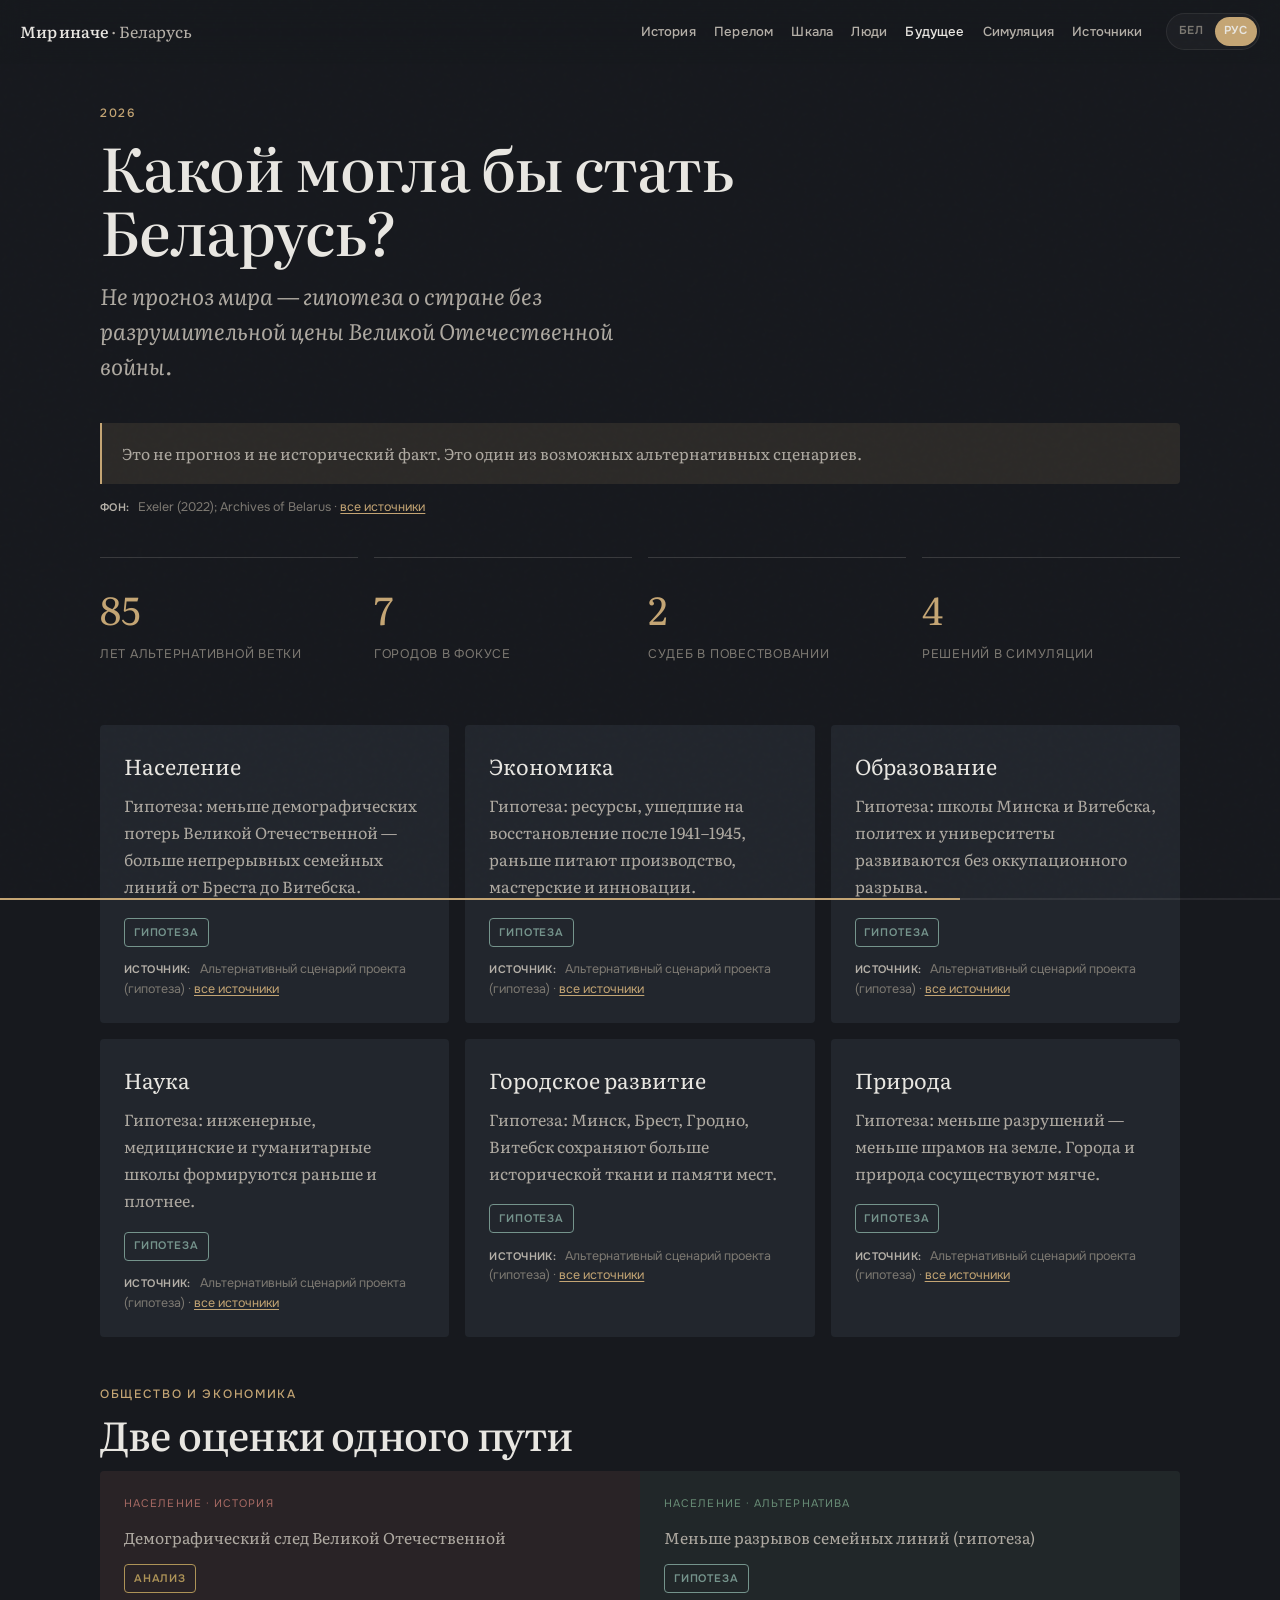
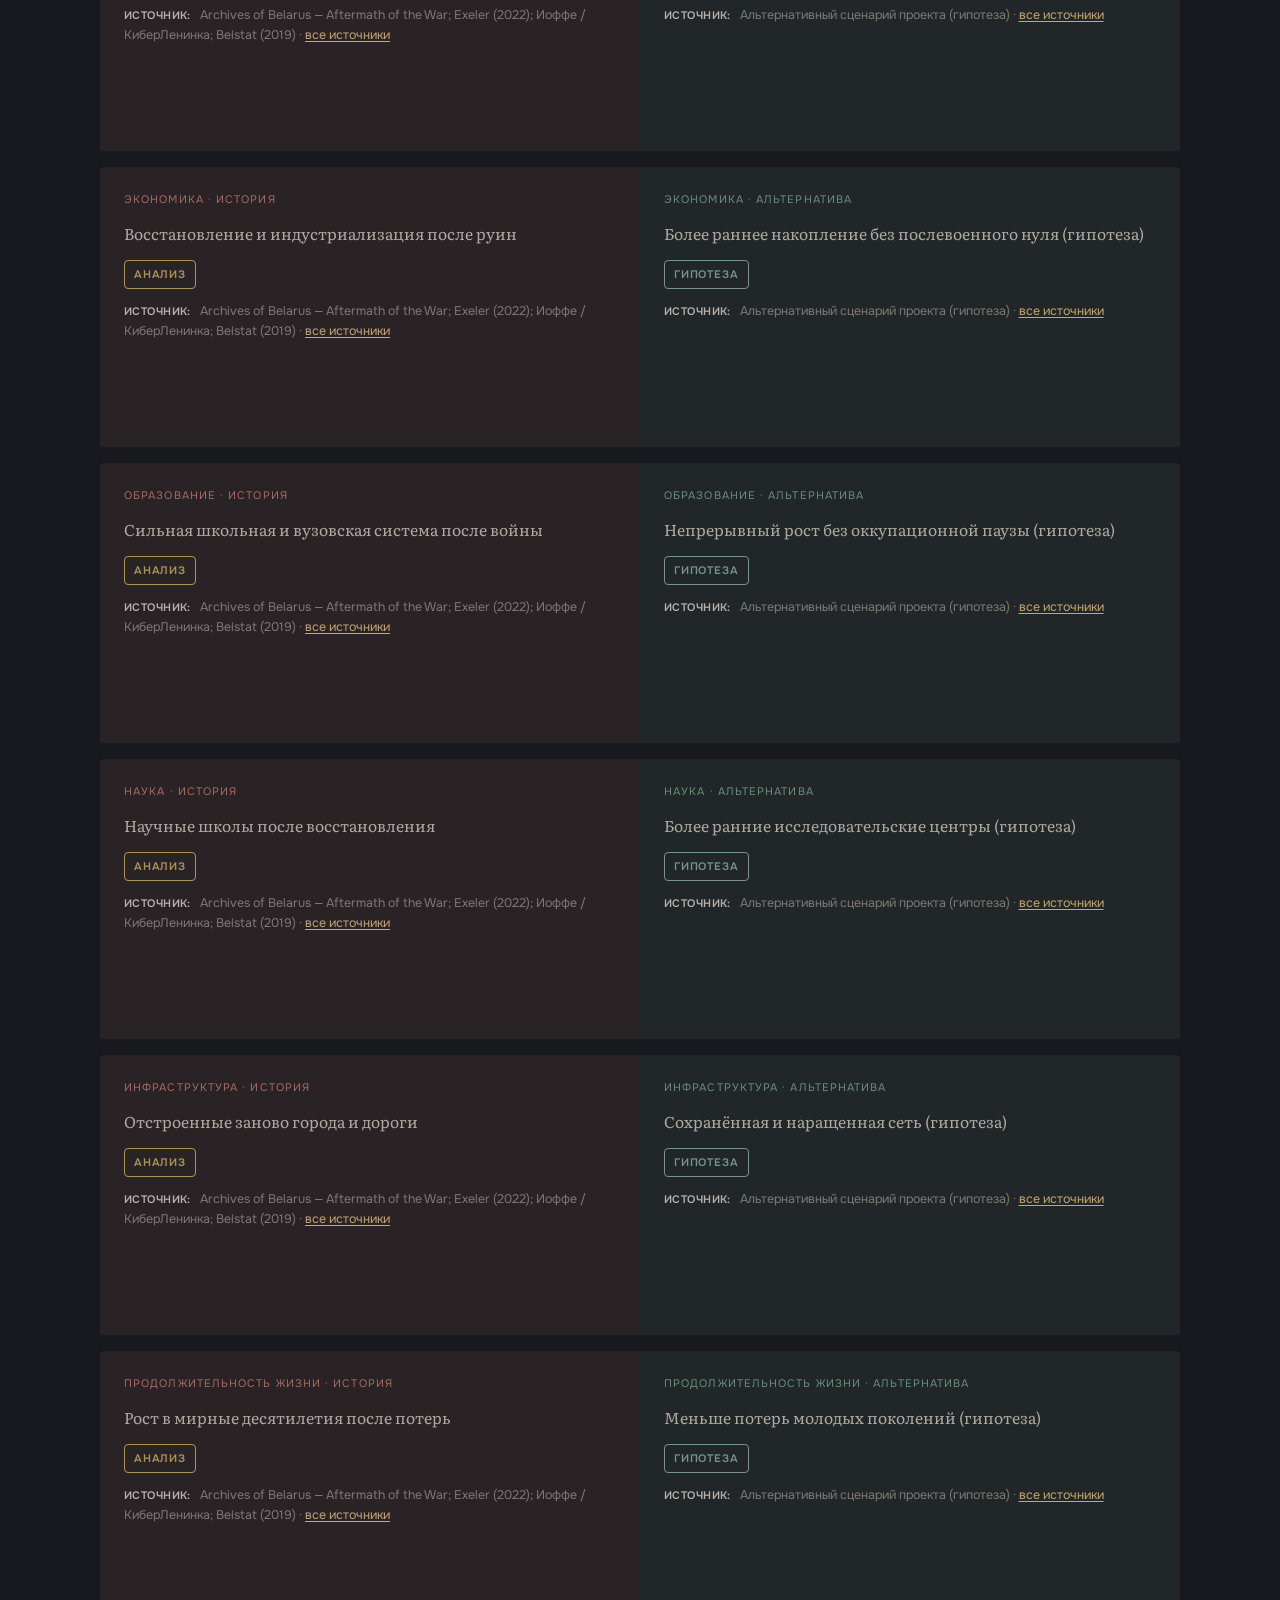
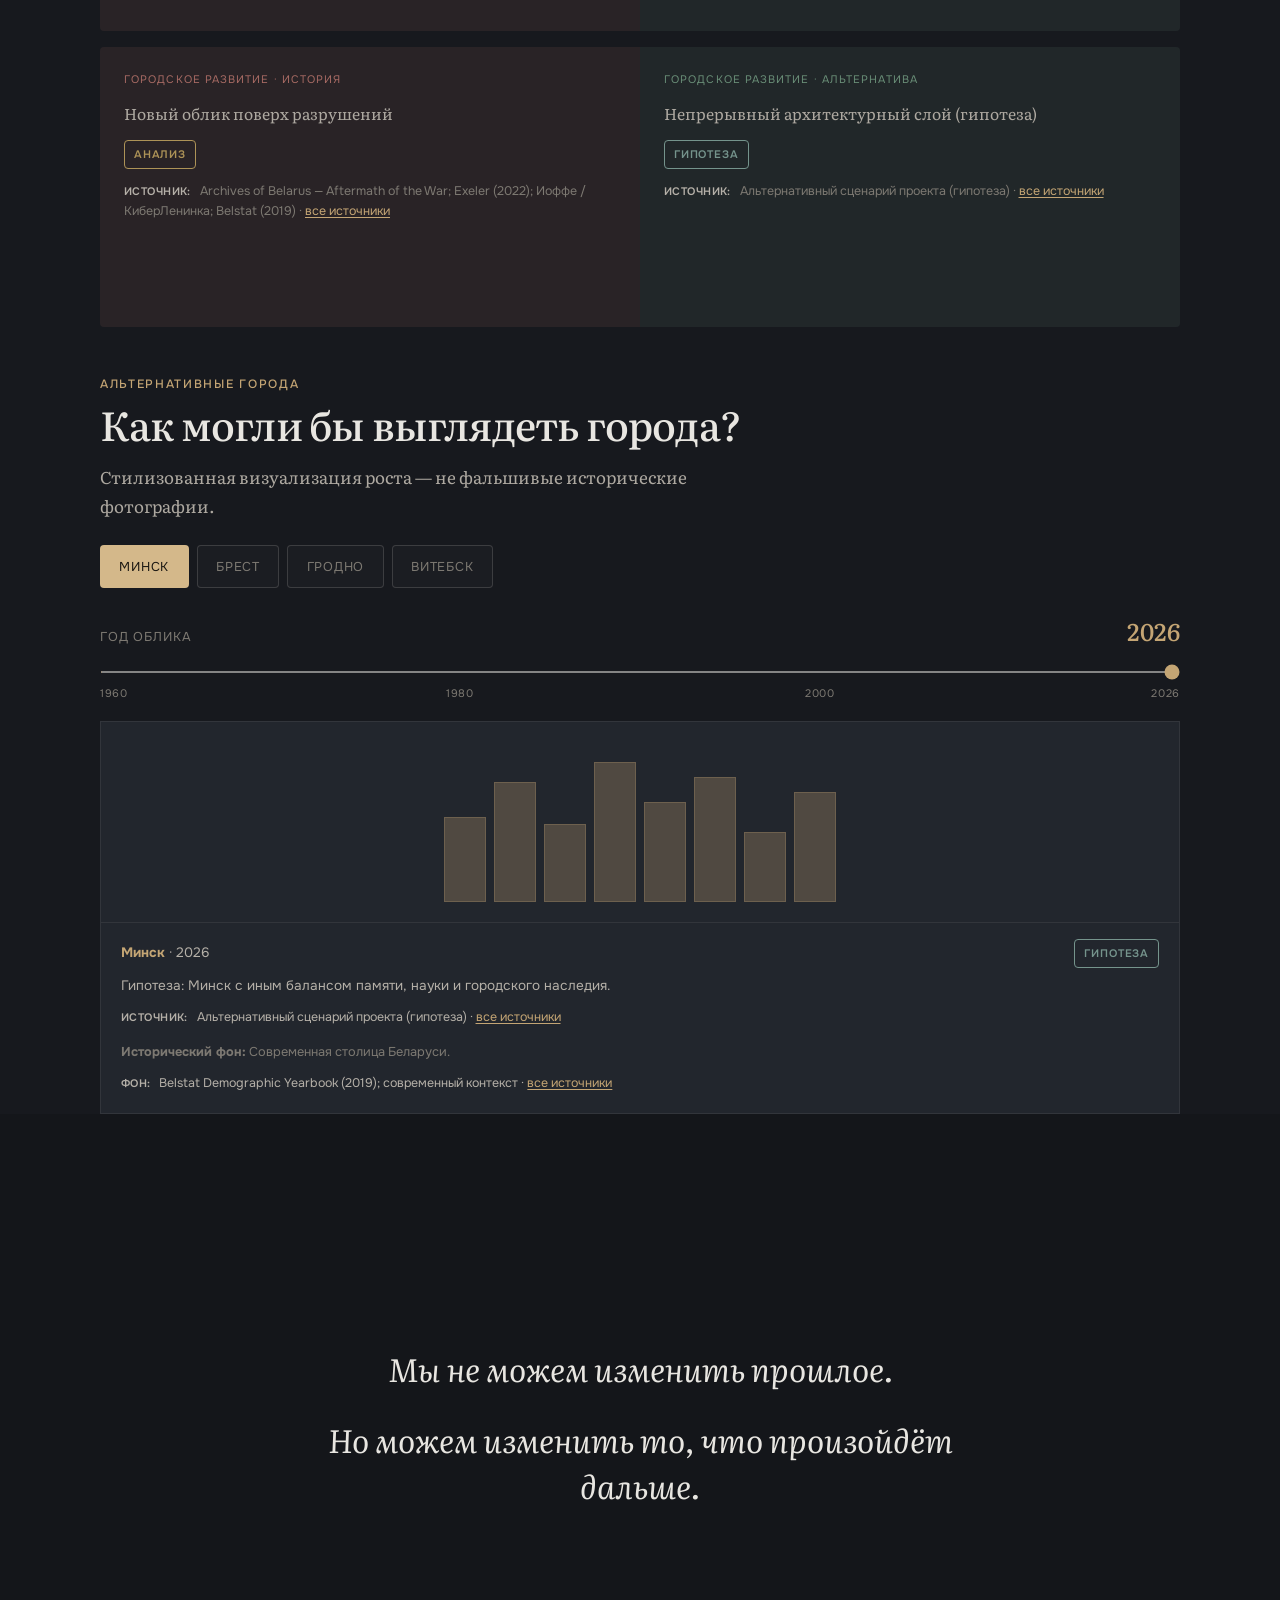
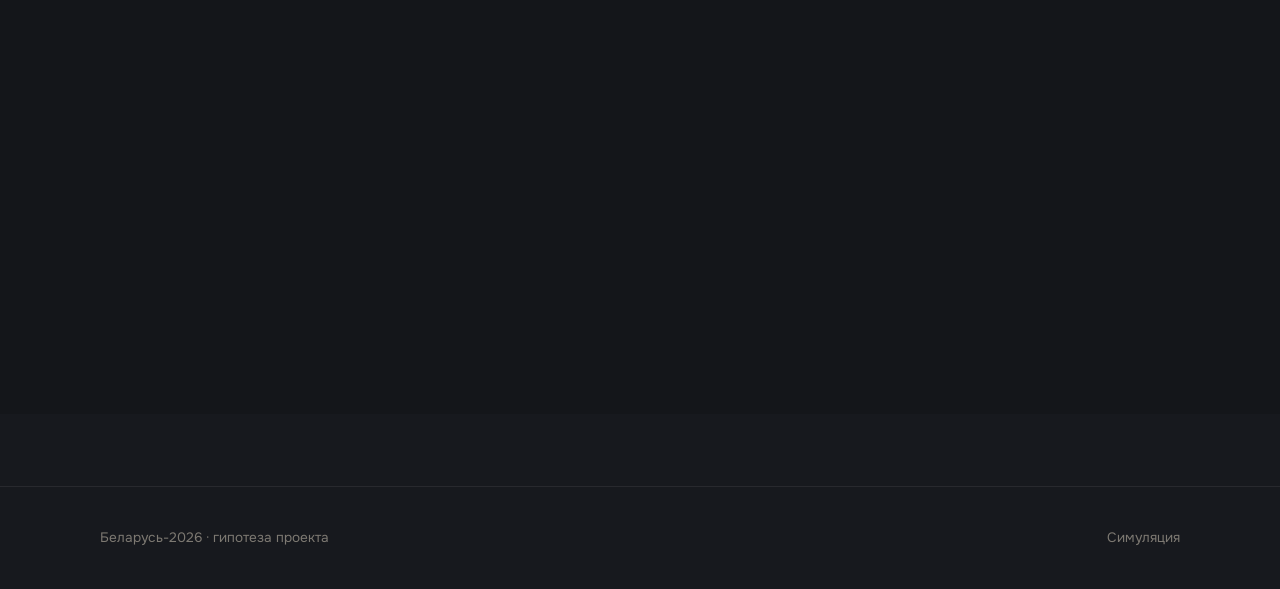
==== commit 716eedcc: "little changes and bug fixes" ====
--- a/future.html
+++ b/future.html
@@ -7,7 +7,7 @@
   <script>document.documentElement.lang=(function(){try{localStorage.removeItem("siteLang")}catch(e){}var l=localStorage.getItem("patriotLang");return l==="be"?"be":"ru"})();</script>
   <title data-i18n-be="Беларусь у 2026 — альтэрнатыўная будучыня" data-i18n-ru="Беларусь в 2026 — альтернативное будущее">Беларусь-2026</title>
   <link rel="icon" href="media/favicon.svg?v=20260830g" type="image/svg+xml">
-  <meta property="og:image" content="media/og-image.png">
+  <meta property="og:image" content="media/favicon.svg">
   <link rel="stylesheet" href="css/reset.css?v=20260830g">
   <link rel="stylesheet" href="css/variables.css?v=20260830g">
   <link rel="stylesheet" href="css/global.css?v=20260830g">
@@ -63,7 +63,7 @@
             <span class="year-pill"><span data-city-year-label>2026</span></span>
           </div>
           <input class="year-slider" id="city-year" type="range" data-city-year-slider min="0" max="3" value="3">
-          <div class="year-slider-labels"><span>1960</span><span>1980</span><span>2000</span><span>2026</span></div>
+          <div class="year-slider-labels" data-city-year-labels></div>
         </div>
         <div class="city-stage">
           <div class="city-skyline" data-skyline aria-hidden="true"></div>
--- a/css/pages.css
+++ b/css/pages.css
@@ -649,6 +649,42 @@
   border-radius: 50% 50% 0 0 / 40% 40% 0 0;
 }
 
+.person-portrait--photo {
+  display: flex;
+  flex-direction: column;
+  padding: 0;
+  place-items: stretch;
+}
+
+.person-portrait__img {
+  display: block;
+  width: 100%;
+  flex: 1 1 auto;
+  min-height: 12rem;
+  object-fit: cover;
+  object-position: top center;
+}
+
+.person-portrait__caption {
+  padding: 1rem 1.25rem 1.25rem;
+  background: var(--surface-dark);
+  border-top: 1px solid var(--hairline);
+}
+
+.person-portrait__credit {
+  margin: 0.45rem 0 0;
+  font-family: var(--font-sans);
+  font-size: 0.72rem;
+  line-height: 1.45;
+  color: var(--text-muted);
+}
+
+.person-portrait__note {
+  margin: 0.65rem 0 0;
+  font-size: 0.85rem;
+  color: var(--text-muted);
+}
+
 .person-dual {
   display: grid;
   grid-template-columns: 1fr 1fr;
@@ -799,21 +835,23 @@
 }
 
 .city-stage {
-  position: relative;
-  min-height: 320px;
+  display: flex;
+  flex-direction: column;
+  min-height: 360px;
   border: 1px solid var(--hairline);
   background: var(--surface-dark);
   overflow: hidden;
 }
 
 .city-skyline {
-  position: absolute;
-  inset: 0;
+  position: relative;
+  flex: 1 1 auto;
   display: flex;
   align-items: flex-end;
   justify-content: center;
   gap: 0.5rem;
-  padding: 2rem 2rem 3rem;
+  min-height: 200px;
+  padding: 2rem 2rem 1.25rem;
 }
 
 .building {
@@ -821,16 +859,14 @@
   border: 1px solid rgba(196, 165, 116, 0.25);
   transition: height 0.8s var(--ease), opacity var(--transition);
   width: clamp(18px, 4vw, 42px);
+  max-height: 160px;
 }
 
 .city-stage__caption {
-  position: absolute;
-  left: 1.25rem;
-  bottom: 1rem;
-  right: 1.25rem;
-  display: flex;
-  justify-content: space-between;
-  gap: 1rem;
+  position: relative;
+  flex: 0 0 auto;
+  padding: 1rem 1.25rem 1.25rem;
+  border-top: 1px solid var(--hairline);
   font-size: 0.85rem;
   color: var(--text-muted-light);
 }
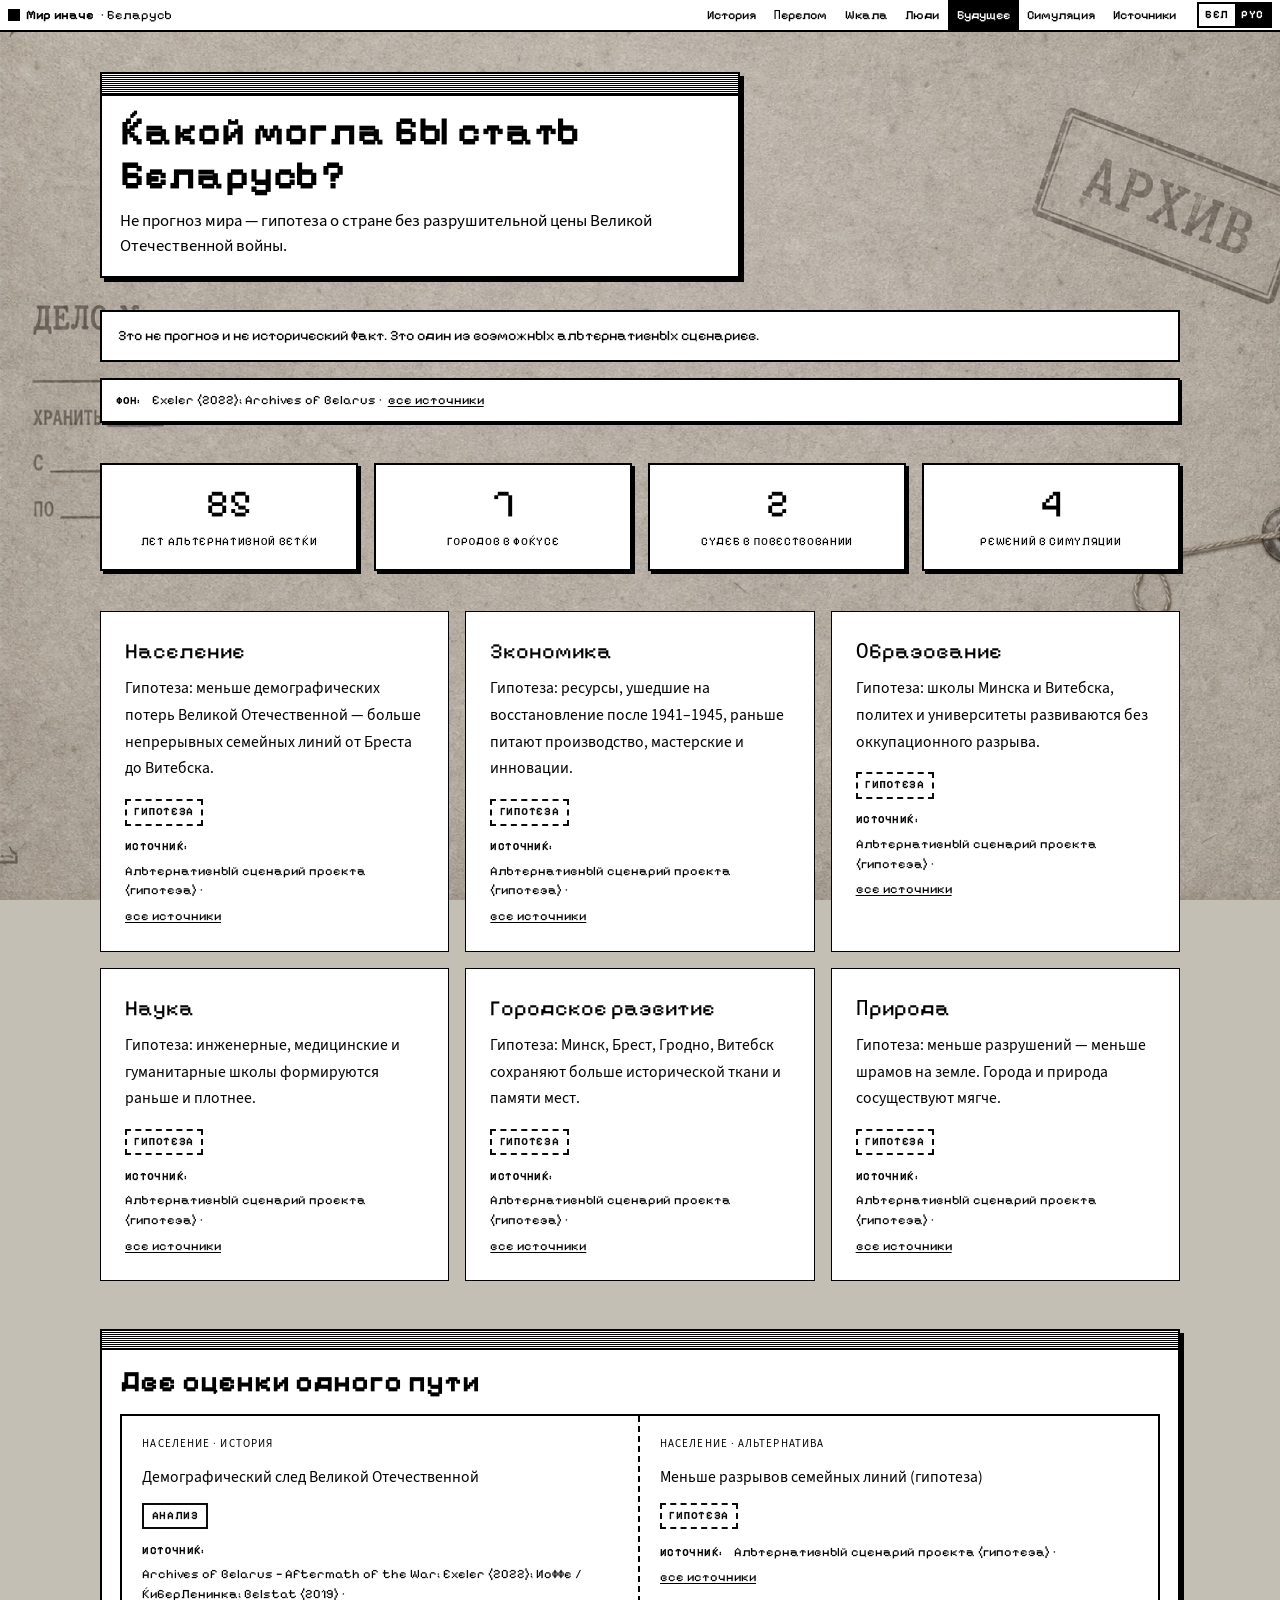
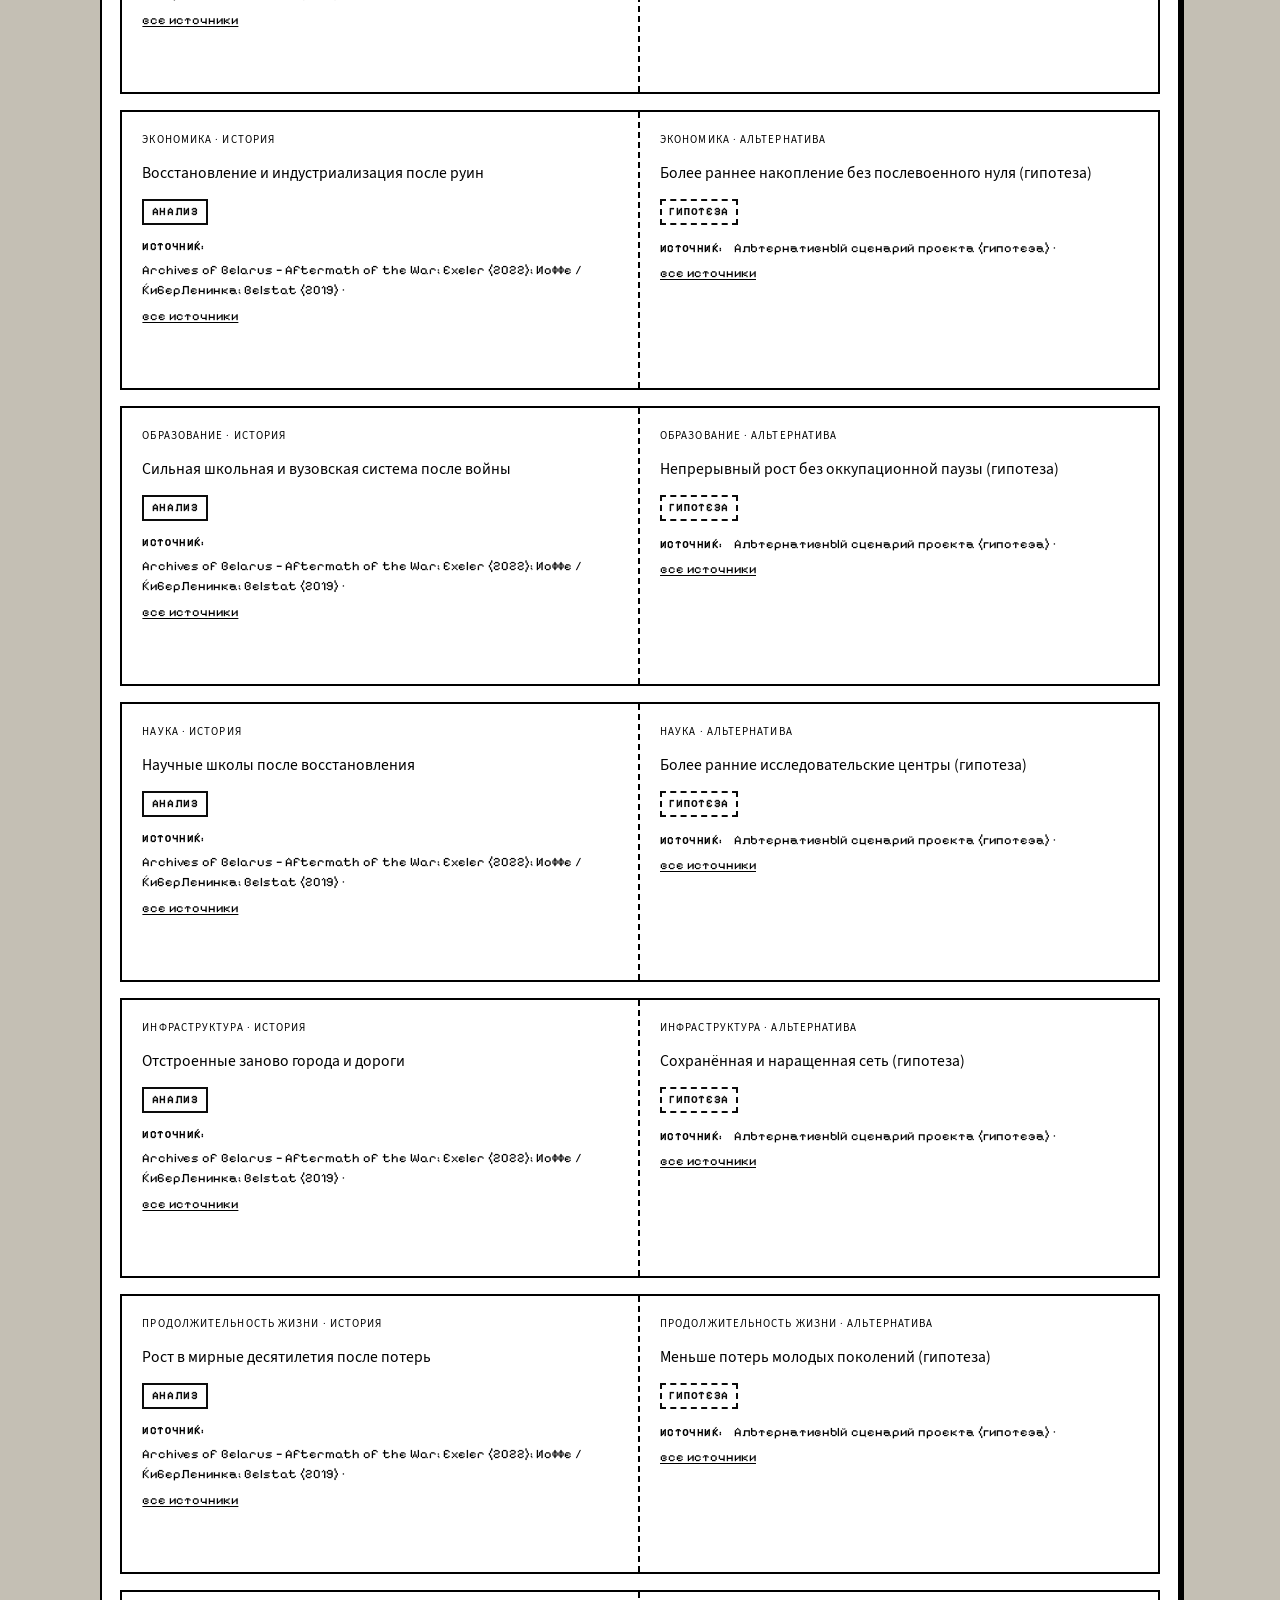
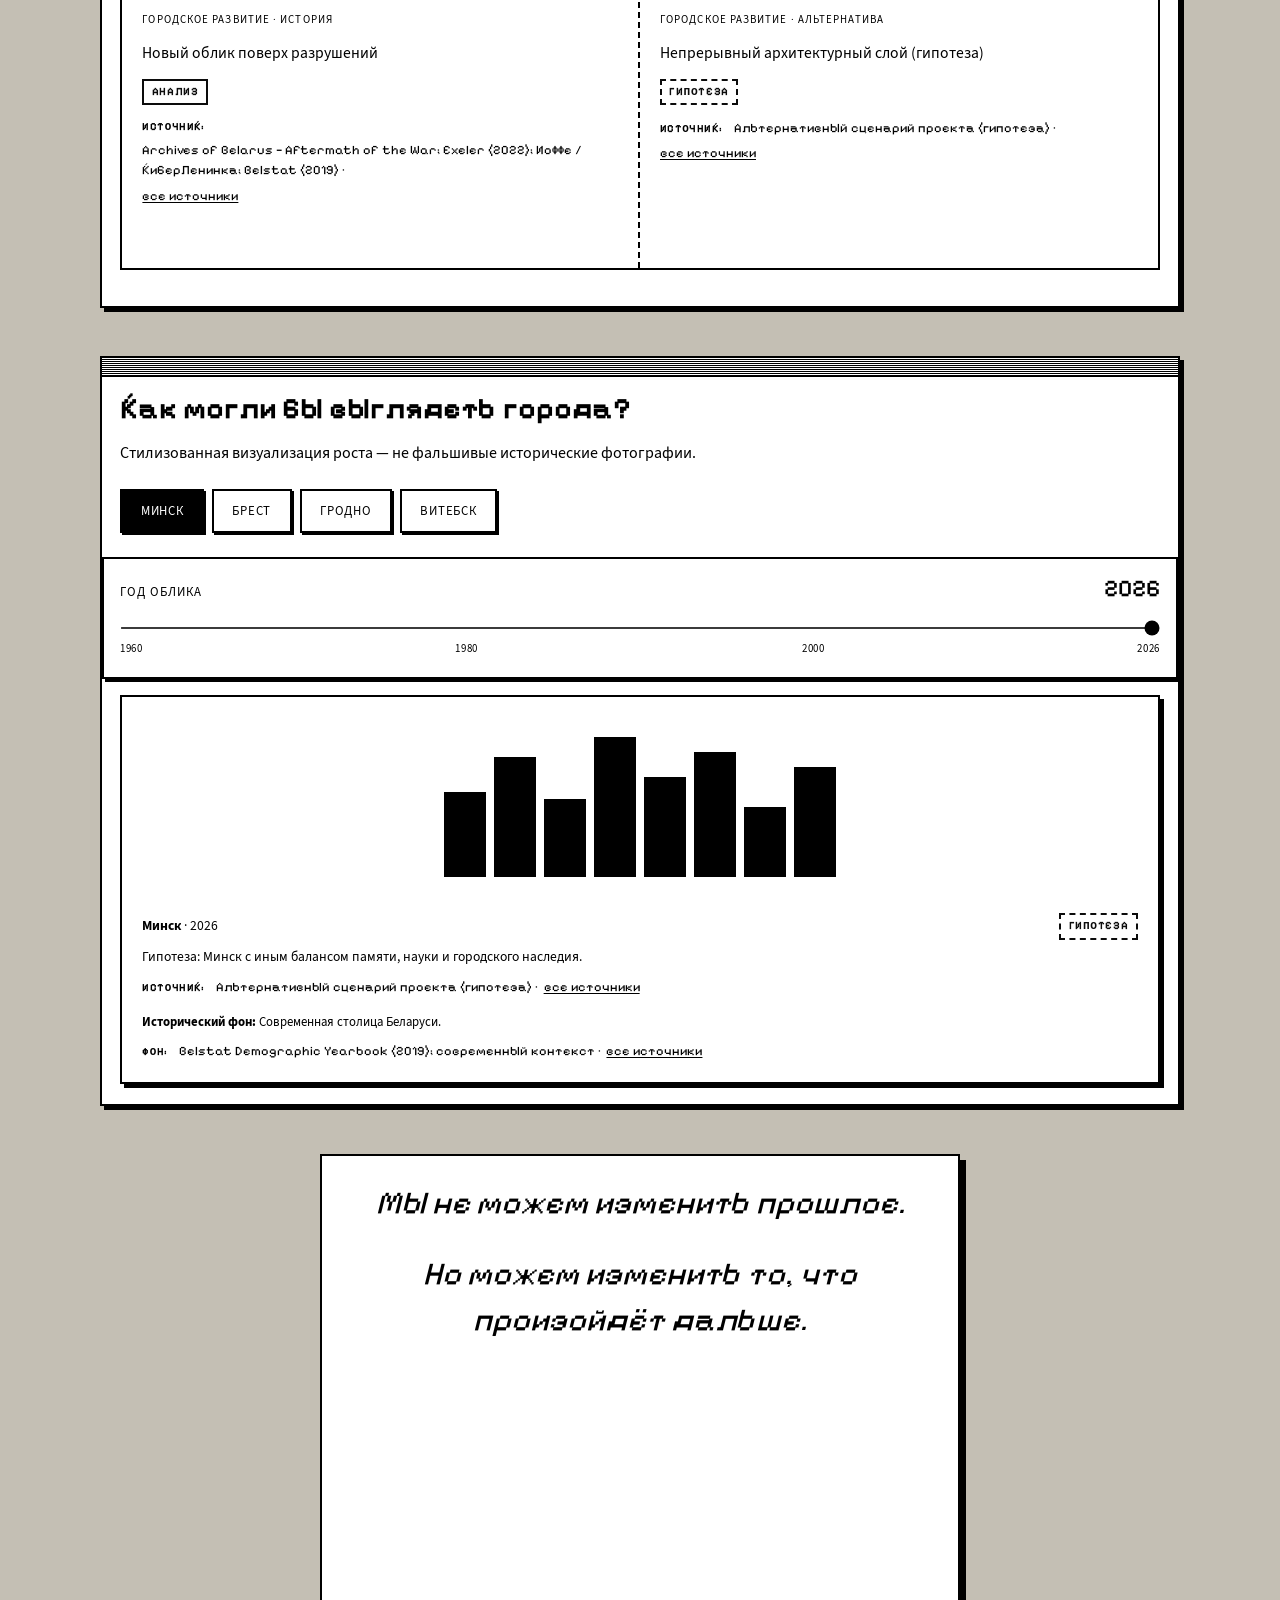
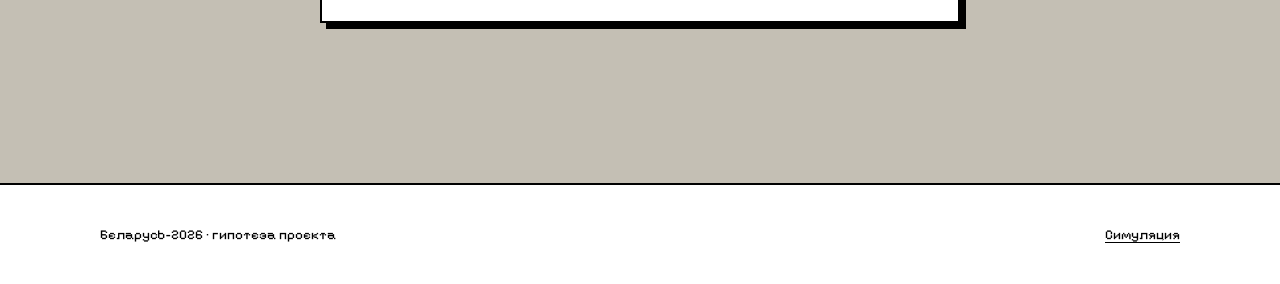
==== commit d437ea4a: "Add archive folder background and UI updates" ====
--- a/future.html
+++ b/future.html
@@ -1,27 +1,28 @@
 <!DOCTYPE html>
-<html lang="ru" class="notranslate" translate="no">
+<html lang="zxx" class="notranslate" translate="no">
 <head>
   <meta charset="UTF-8">
   <meta name="viewport" content="width=device-width, initial-scale=1.0">
   <meta name="google" content="notranslate">
   <script>document.documentElement.lang=(function(){try{localStorage.removeItem("siteLang")}catch(e){}var l=localStorage.getItem("patriotLang");return l==="be"?"be":"ru"})();</script>
   <title data-i18n-be="Беларусь у 2026 — альтэрнатыўная будучыня" data-i18n-ru="Беларусь в 2026 — альтернативное будущее">Беларусь-2026</title>
-  <link rel="icon" href="media/favicon.svg?v=20260830g" type="image/svg+xml">
+  <link rel="icon" href="media/favicon.svg" type="image/svg+xml">
   <meta property="og:image" content="media/favicon.svg">
-  <link rel="stylesheet" href="css/reset.css?v=20260830g">
-  <link rel="stylesheet" href="css/variables.css?v=20260830g">
-  <link rel="stylesheet" href="css/global.css?v=20260830g">
-  <link rel="stylesheet" href="css/components.css?v=20260830g">
-  <link rel="stylesheet" href="css/pages.css?v=20260830g">
-  <link rel="stylesheet" href="css/animations.css?v=20260830g">
-  <link rel="stylesheet" href="css/responsive.css?v=20260830g">
+  <link rel="stylesheet" href="fonts/local.css">
+  <link rel="stylesheet" href="css/reset.css">
+  <link rel="stylesheet" href="css/variables.css">
+  <link rel="stylesheet" href="css/global.css">
+  <link rel="stylesheet" href="css/components.css">
+  <link rel="stylesheet" href="css/onebit.css">
+  <link rel="stylesheet" href="css/pages.css">
+  <link rel="stylesheet" href="css/animations.css">
+  <link rel="stylesheet" href="css/responsive.css">
 </head>
 <body>
   <div data-app-chrome></div>
   <main id="main" class="future-page page-shell">
     <div class="container">
       <header class="page-hero">
-        <p class="eyebrow">2026</p>
         <h1 class="display display--lg">
           <span data-lang="be">Якой магла б стаць Беларусь?</span>
           <span data-lang="ru">Какой могла бы стать Беларусь?</span>
@@ -43,12 +44,10 @@
       <div class="stat-row" data-future-stats></div>
       <div class="future-grid" data-future-cards></div>
       <section class="section-block">
-        <p class="eyebrow"><span data-lang="be">Грамадства і эканоміка</span><span data-lang="ru">Общество и экономика</span></p>
         <h2 class="display display--md"><span data-lang="be">Дзве ацэнкі аднаго шляху</span><span data-lang="ru">Две оценки одного пути</span></h2>
         <div data-indicators></div>
       </section>
       <section class="city-viz section-block">
-        <p class="eyebrow"><span data-lang="be">Альтэрнатыўныя гарады</span><span data-lang="ru">Альтернативные города</span></p>
         <h2 class="display display--md"><span data-lang="be">Як маглі б выглядаць гарады?</span><span data-lang="ru">Как могли бы выглядеть города?</span></h2>
         <p class="body-text">
           <span data-lang="be">Стылізаваная візуалізацыя росту — не фальшывыя гістарычныя фатаграфіі.</span>
@@ -116,9 +115,9 @@
       <p><a href="simulation.html"><span data-lang="be">Сімуляцыя</span><span data-lang="ru">Симуляция</span></a></p>
     </div>
   </footer>
-  <script src="js/i18n.js?v=20260830g"></script>
-  <script src="js/app.js?v=20260830g"></script>
-  <script src="js/animations.js?v=20260830g"></script>
-  <script src="js/future.js?v=20260830g"></script>
+  <script src="js/i18n.js"></script>
+  <script src="js/app.js"></script>
+  <script src="js/animations.js"></script>
+  <script src="js/future.js"></script>
 </body>
 </html>
--- a/fonts/local.css
+++ b/fonts/local.css
@@ -0,0 +1,23 @@
+@font-face {
+  font-family: "Pixelify Sans";
+  font-style: normal;
+  font-weight: 400 700;
+  font-display: swap;
+  src: url("PixelifySans.ttf") format("truetype");
+}
+
+@font-face {
+  font-family: "Source Sans 3";
+  font-style: normal;
+  font-weight: 400;
+  font-display: swap;
+  src: url("SourceSans3-Regular.ttf") format("truetype");
+}
+
+@font-face {
+  font-family: "Source Sans 3";
+  font-style: normal;
+  font-weight: 700;
+  font-display: swap;
+  src: url("SourceSans3-Bold.ttf") format("truetype");
+}
--- a/css/variables.css
+++ b/css/variables.css
@@ -1,53 +1,63 @@
 :root {
-  /* Editorial archive — soft dusk ink, never pure black/white */
-  --bg-darker: #14161a;
-  --bg-dark: #17191e;
-  --bg-light: #eceae4;
-  --surface: #f7f5f0;
-  --surface-dark: #22262d;
-  --surface-elevated: #2b3038;
+  /* Early one-bit desktop — ink & paper only; dither stands in for gray */
+  --ink: #000000;
+  --paper: #ffffff;
+  --dither-25: url("data:image/svg+xml,%3Csvg xmlns='http://www.w3.org/2000/svg' width='4' height='4'%3E%3Crect width='4' height='4' fill='%23fff'/%3E%3Crect width='1' height='1' fill='%23000'/%3E%3C/svg%3E");
+  --dither-50: url("data:image/svg+xml,%3Csvg xmlns='http://www.w3.org/2000/svg' width='2' height='2'%3E%3Crect width='2' height='2' fill='%23fff'/%3E%3Crect width='1' height='1' fill='%23000'/%3E%3Crect x='1' y='1' width='1' height='1' fill='%23000'/%3E%3C/svg%3E");
+  --dither-75: url("data:image/svg+xml,%3Csvg xmlns='http://www.w3.org/2000/svg' width='4' height='4'%3E%3Crect width='4' height='4' fill='%23000'/%3E%3Crect width='1' height='1' fill='%23fff'/%3E%3C/svg%3E");
+  /* Archival folder field — photo texture; UI text stays on paper plates */
+  --archive-bg: url("../media/bg/archive-folder.jpg");
+  --archive-fallback: #c4bfb4;
 
-  --text-primary: #e8e6e1;
-  --text-dark: #1c1a17;
-  --text-muted: #7d7972;
-  --text-muted-light: #b5b0a8;
-  --text-body: #aea9a1;
+  --bg-darker: #000000;
+  --bg-dark: #ffffff;
+  --bg-light: #ffffff;
+  --surface: #ffffff;
+  --surface-dark: #ffffff;
+  --surface-elevated: #ffffff;
 
-  /* Desaturated semantic hues — easy on dark canvas */
-  --history: #a86b64;
-  --history-soft: rgba(168, 107, 100, 0.12);
-  --alternative: #6a8f78;
-  --alternative-soft: rgba(106, 143, 120, 0.12);
+  --text-primary: #000000;
+  --text-dark: #000000;
+  --text-muted: #000000;
+  --text-muted-light: #000000;
+  --text-body: #000000;
 
-  --accent: #c4a574;
-  --accent-soft: rgba(196, 165, 116, 0.12);
-  --accent-strong: #d4b88a;
+  --history: #000000;
+  --history-soft: transparent;
+  --alternative: #000000;
+  --alternative-soft: transparent;
 
-  --fact: #7e96b5;
-  --analysis: #b59a5a;
-  --hypothesis: #7a9a92;
+  --accent: #000000;
+  --accent-soft: transparent;
+  --accent-strong: #000000;
 
-  --hairline: rgba(232, 230, 225, 0.08);
-  --hairline-strong: rgba(232, 230, 225, 0.16);
+  --fact: #000000;
+  --analysis: #000000;
+  --hypothesis: #000000;
 
-  --font-display: "Literata", "Times New Roman", serif;
-  --font-serif: "Literata", "Times New Roman", serif;
-  --font-sans: "Onest", system-ui, sans-serif;
+  --hairline: #000000;
+  --hairline-strong: #000000;
+
+  --font-display: "Pixelify Sans", "ChiKareGo", Monaco, monospace;
+  --font-serif: "Source Sans 3", "Narnoor", "Geneva", Geneva, "Lucida Grande", sans-serif;
+  --font-sans: "Source Sans 3", "Narnoor", "Geneva", Geneva, "Lucida Grande", sans-serif;
+  --font-ui: "Pixelify Sans", Monaco, monospace;
 
   --space-xs: 0.5rem;
-  --space-sm: 1rem;
-  --space-md: 1.5rem;
-  --space-lg: 2.5rem;
-  --space-xl: 4.5rem;
-  --space-2xl: 7rem;
+  --space-sm: 0.75rem;
+  --space-md: 1.25rem;
+  --space-lg: 2rem;
+  --space-xl: 3rem;
+  --space-2xl: 4.5rem;
 
-  --nav-height: 4rem;
-  --radius: 4px;
-  --radius-sm: 4px;
-  --radius-pill: 4px;
+  --nav-height: 2rem;
+  --radius: 0;
+  --radius-sm: 0;
+  --radius-pill: 0;
   --max-width: 1080px;
-  --ease: cubic-bezier(0.22, 1, 0.36, 1);
-  --transition: 0.3s var(--ease);
+  --ease: cubic-bezier(0.16, 1, 0.3, 1);
+  --transition: 0.2s ease;
+  --pixel: 2px;
 
-  --grain-opacity: 0.028;
+  --grain-opacity: 0;
 }
--- a/css/global.css
+++ b/css/global.css
@@ -1,32 +1,75 @@
-@import url("https://fonts.googleapis.com/css2?family=Literata:ital,opsz,wght@0,7..72,400;0,7..72,500;0,7..72,600;0,7..72,700;1,7..72,400;1,7..72,500&family=Onest:wght@400;500;600;700&display=swap");
-
 html {
-  color-scheme: dark;
+  color-scheme: light;
 }
 
 body {
   font-family: var(--font-sans);
   font-weight: 400;
-  font-size: 1.0625rem;
-  background: var(--bg-dark);
-  color: var(--text-primary);
+  font-size: 1rem;
+  background-color: var(--archive-fallback);
+  background-image: var(--archive-bg);
+  background-size: cover;
+  background-position: center;
+  background-repeat: no-repeat;
+  background-attachment: fixed;
+  color: var(--ink);
   overflow-x: hidden;
-  line-height: 1.6;
+  line-height: 1.45;
   -webkit-font-smoothing: antialiased;
+  -moz-osx-font-smoothing: grayscale;
+}
+
+/* Pixel UI chrome stays hard-edged; body/prose stay readable */
+.font-ui,
+.logo,
+.nav__link,
+.btn,
+.tag,
+.mac-stamp,
+.mac-window__title,
+.mac-window__pane-title,
+.mac-window__status,
+.display,
+.chain__title,
+.chain__year {
+  -webkit-font-smoothing: none;
+  -moz-osx-font-smoothing: unset;
+}
+
+::selection {
+  background: var(--ink);
+  color: var(--paper);
+}
+
+:focus-visible {
+  outline: 2px solid var(--ink);
+  outline-offset: 2px;
 }
 
 .page-light {
-  background: var(--bg-light);
-  color: var(--text-dark);
+  background-color: var(--archive-fallback);
+  background-image: var(--archive-bg);
+  background-size: cover;
+  background-position: center;
+  background-repeat: no-repeat;
+  background-attachment: fixed;
+  color: var(--ink);
+}
+
+@media (max-width: 768px) {
+  body,
+  .page-light {
+    background-attachment: scroll;
+  }
 }
 
 .container {
-  width: min(100% - 2.5rem, var(--max-width));
+  width: min(100% - 2rem, var(--max-width));
   margin-inline: auto;
 }
 
 .container--wide {
-  width: min(100% - 2.5rem, 1240px);
+  width: min(100% - 2rem, 1240px);
   margin-inline: auto;
 }
 
@@ -39,135 +82,99 @@
 }
 
 .eyebrow {
-  font-family: var(--font-sans);
-  font-size: 0.75rem;
-  font-weight: 500;
-  letter-spacing: 0.14em;
-  text-transform: uppercase;
-  color: var(--accent);
-}
-
-.page-light .eyebrow {
-  color: #8a7358;
+  display: none;
 }
 
 .brand-mark {
-  font-family: var(--font-sans);
-  font-weight: 600;
-  font-size: 0.9rem;
-  letter-spacing: 0.2em;
+  font-family: var(--font-ui);
+  font-weight: 700;
+  font-size: 0.85rem;
+  letter-spacing: 0.08em;
   text-transform: uppercase;
-  color: var(--accent);
-  margin: 0 0 1.5rem;
+  color: var(--ink);
+  margin: 0 0 0.75rem;
 }
 
 .display {
   font-family: var(--font-display);
-  font-weight: 500;
-  line-height: 1.08;
-  letter-spacing: -0.02em;
+  font-weight: 700;
+  line-height: 1.1;
+  letter-spacing: 0;
   text-transform: none;
-  color: var(--text-primary);
+  color: var(--ink);
 }
 
 .display--xl {
-  font-size: clamp(2.75rem, 7.5vw, 5.75rem);
+  font-size: clamp(2rem, 5vw, 3.5rem);
 }
 
 .display--lg {
-  font-size: clamp(2.15rem, 5vw, 3.75rem);
+  font-size: clamp(1.6rem, 3.5vw, 2.5rem);
 }
 
 .display--md {
-  font-size: clamp(1.65rem, 3.2vw, 2.5rem);
+  font-size: clamp(1.25rem, 2.5vw, 1.85rem);
 }
 
 .lead {
-  font-family: var(--font-display);
-  font-size: clamp(1.15rem, 2vw, 1.4rem);
-  font-weight: 400;
-  font-style: italic;
-  line-height: 1.55;
-  letter-spacing: 0;
-  color: var(--text-body);
-  max-width: 36rem;
-}
-
-.page-light .lead {
-  color: #5c574f;
+  font-family: var(--font-sans);
+  font-size: 1.05rem;
+  line-height: 1.5;
+  color: var(--ink);
+  max-width: 42rem;
 }
 
 .body-text {
-  font-family: var(--font-display);
-  font-size: 1.0625rem;
-  line-height: 1.75;
-  letter-spacing: 0;
-  color: var(--text-body);
-  max-width: 40rem;
+  font-family: var(--font-sans);
+  font-size: 1rem;
+  line-height: 1.5;
+  color: var(--ink);
 }
 
-.page-light .body-text {
-  color: #4a463f;
+a {
+  color: var(--ink);
+  text-decoration: underline;
+  text-underline-offset: 3px;
 }
 
-.muted {
-  color: var(--text-muted);
+a:hover {
+  background: var(--ink);
+  color: var(--paper);
+  text-decoration: none;
 }
 
-.sr-only {
-  position: absolute;
-  width: 1px;
-  height: 1px;
-  padding: 0;
-  margin: -1px;
-  overflow: hidden;
-  clip: rect(0, 0, 0, 0);
-  white-space: nowrap;
-  border: 0;
+.site-footer {
+  border-top: 2px solid var(--ink);
+  background: var(--paper);
+  padding: 1.25rem 0;
+  margin-top: var(--space-xl);
+}
+
+.site-footer__inner {
+  display: flex;
+  flex-wrap: wrap;
+  gap: 0.75rem 1.5rem;
+  justify-content: space-between;
+  font-family: var(--font-ui);
+  font-size: 0.85rem;
+}
+
+.disclaimer {
+  border: 2px solid var(--ink);
+  background: var(--paper);
+  padding: 0.85rem 1rem;
+  font-family: var(--font-ui);
+  font-size: 0.9rem;
+}
+
+.journey-progress {
+  display: none;
+}
+
+.journey-progress__bar {
+  display: none;
 }
 
 .grain {
-  pointer-events: none;
-  position: fixed;
-  inset: 0;
-  z-index: 9000;
-  opacity: var(--grain-opacity);
-  background-image: url("data:image/svg+xml,%3Csvg viewBox='0 0 200 200' xmlns='http://www.w3.org/2000/svg'%3E%3Cfilter id='n'%3E%3CfeTurbulence type='fractalNoise' baseFrequency='0.9' numOctaves='3' stitchTiles='stitch'/%3E%3C/filter%3E%3Crect width='100%25' height='100%25' filter='url(%23n)'/%3E%3C/svg%3E");
-  mix-blend-mode: soft-light;
-}
-
-.film-vignette {
   display: none;
 }
-
-main {
-  min-height: 100vh;
-}
-
-:focus-visible {
-  outline: 2px solid var(--accent);
-  outline-offset: 3px;
-}
-
-::selection {
-  background: rgba(196, 165, 116, 0.35);
-  color: var(--text-primary);
-}
-
-.skip-link {
-  position: absolute;
-  left: 1rem;
-  top: -100px;
-  z-index: 10000;
-  padding: 0.75rem 1rem;
-  background: var(--accent);
-  color: var(--bg-darker);
-  font-family: var(--font-sans);
-  font-size: 0.85rem;
-  font-weight: 600;
-  border-radius: var(--radius);
-}
-
-.skip-link:focus {
-  top: 1rem;
-}
--- a/css/components.css
+++ b/css/components.css
@@ -8,15 +8,13 @@
   height: var(--nav-height);
   display: flex;
   align-items: center;
-  background: rgba(23, 25, 30, 0.72);
-  backdrop-filter: blur(16px) saturate(1.1);
-  border-bottom: 1px solid transparent;
-  transition: background var(--transition), border-color var(--transition);
+  background: var(--bg-darker);
+  border-bottom: 1px solid var(--hairline);
+  transition: border-color var(--transition);
 }
 
 .site-header.is-scrolled {
-  background: rgba(20, 22, 26, 0.94);
-  border-bottom-color: var(--hairline);
+  border-bottom-color: var(--hairline-strong);
 }
 
 .site-header__inner {
@@ -79,10 +77,10 @@
   display: inline-flex;
   align-items: center;
   gap: 0.15rem;
-  border: 1px solid var(--hairline);
-  border-radius: 999px;
+  border: 1px solid var(--hairline-strong);
+  border-radius: var(--radius);
   padding: 0.15rem;
-  background: rgba(255, 255, 255, 0.03);
+  background: var(--surface-dark);
 }
 
 .lang-switch__btn {
@@ -92,7 +90,7 @@
   letter-spacing: 0.06em;
   text-transform: uppercase;
   padding: 0.35rem 0.55rem;
-  border-radius: 999px;
+  border-radius: var(--radius-sm);
   color: var(--text-muted);
   background: transparent;
   border: 0;
@@ -114,6 +112,12 @@
 html[lang="be"] [data-lang="ru"],
 html[lang="ru"] [data-lang="be"] {
   display: none !important;
+}
+
+/* SVG <tspan> language swap */
+html[lang="be"] tspan[data-lang="ru"],
+html[lang="ru"] tspan[data-lang="be"] {
+  display: none;
 }
 
 .menu-btn {
@@ -196,17 +200,13 @@
     transform var(--transition);
 }
 
-.btn:hover {
-  transform: translateY(-1px);
-}
-
 .btn:active {
-  transform: translateY(0);
+  opacity: 0.88;
 }
 
 .btn--primary {
   background: var(--accent);
-  color: #1a1712;
+  color: #f5f2eb;
   border-color: var(--accent);
 }
 
@@ -222,14 +222,14 @@
 }
 
 .btn--ghost:hover {
-  border-color: rgba(196, 165, 116, 0.55);
-  color: var(--accent);
+  border-color: var(--accent);
+  color: var(--accent-strong);
   background: var(--accent-soft);
 }
 
 .btn--history {
-  border-color: rgba(168, 107, 100, 0.5);
-  color: #d4a8a3;
+  border-color: var(--history);
+  color: var(--history);
   background: transparent;
 }
 
@@ -241,8 +241,8 @@
 }
 
 .btn--alternative {
-  border-color: rgba(106, 143, 120, 0.5);
-  color: #a8c4b4;
+  border-color: var(--alternative);
+  color: var(--alternative);
   background: transparent;
 }
 
@@ -340,7 +340,7 @@
 /* ——— Panels (borderless-first) ——— */
 .panel {
   background: var(--surface-dark);
-  border: none;
+  border: 1px solid var(--hairline);
   padding: 1.5rem;
   border-radius: var(--radius);
 }
@@ -364,8 +364,8 @@
 }
 
 .panel__text {
-  font-family: var(--font-display);
-  font-size: 1rem;
+  font-family: var(--font-sans);
+  font-size: 0.98rem;
   line-height: 1.7;
   color: var(--text-body);
 }
@@ -382,7 +382,7 @@
   display: grid;
   place-items: center;
   padding: 1.5rem;
-  background: rgba(20, 22, 26, 0.82);
+  background: rgba(24, 21, 18, 0.92);
   opacity: 0;
   visibility: hidden;
   transition: opacity var(--transition), visibility var(--transition);
@@ -480,14 +480,15 @@
 
 /* ——— Disclaimer ——— */
 .disclaimer {
-  border-left: 2px solid var(--accent);
+  border: 1px solid var(--hairline);
+  border-left: 1px solid var(--ink);
   padding: 1.1rem 1.25rem;
-  background: var(--accent-soft);
-  font-family: var(--font-display);
-  font-size: 0.98rem;
+  background: var(--surface-dark);
+  font-family: var(--font-sans);
+  font-size: 0.95rem;
   line-height: 1.65;
   color: var(--text-body);
-  border-radius: 0 var(--radius) var(--radius) 0;
+  border-radius: var(--radius);
 }
 
 .page-light .disclaimer {
@@ -520,17 +521,16 @@
   width: 100%;
   text-align: left;
   padding: 1.2rem 1.3rem;
-  border: 1px solid transparent;
+  border: 1px solid var(--hairline);
   border-radius: var(--radius);
   background: var(--surface-dark);
-  transition: border-color var(--transition), background var(--transition), transform var(--transition);
+  transition: border-color var(--transition), background var(--transition);
 }
 
 .choice:hover,
 .choice.is-selected {
-  border-color: rgba(196, 165, 116, 0.35);
+  border-color: var(--hairline-strong);
   background: var(--surface-elevated);
-  transform: translateY(-1px);
 }
 
 .choice__key {
--- a/css/onebit.css
+++ b/css/onebit.css
@@ -0,0 +1,847 @@
+/* One-bit desktop system — chrome, controls, tags, windows */
+
+.site-header {
+  position: fixed;
+  top: 0;
+  left: 0;
+  right: 0;
+  z-index: 1000;
+  height: var(--nav-height);
+  display: flex;
+  align-items: center;
+  background: var(--paper);
+  border-bottom: 2px solid var(--ink);
+  box-shadow: none;
+}
+
+.site-header.is-scrolled {
+  border-bottom-color: var(--ink);
+}
+
+.site-header__inner {
+  width: 100%;
+  max-width: none;
+  margin: 0;
+  padding: 0 0.5rem;
+  display: flex;
+  align-items: center;
+  justify-content: space-between;
+  gap: 0.75rem;
+  height: 100%;
+}
+
+.logo {
+  font-family: var(--font-ui);
+  font-size: 0.8rem;
+  font-weight: 700;
+  letter-spacing: 0;
+  white-space: nowrap;
+  color: var(--ink);
+  text-decoration: none;
+  display: inline-flex;
+  align-items: center;
+  gap: 0.4rem;
+}
+
+.logo::before {
+  content: "";
+  width: 12px;
+  height: 12px;
+  border: 2px solid var(--ink);
+  background: var(--ink);
+  flex-shrink: 0;
+}
+
+.logo span {
+  color: var(--ink);
+  font-weight: 400;
+}
+
+.logo:hover {
+  background: transparent;
+  color: var(--ink);
+}
+
+.nav {
+  display: flex;
+  align-items: center;
+  gap: 0.75rem;
+  height: 100%;
+}
+
+.nav__links {
+  display: flex;
+  align-items: center;
+  gap: 0;
+  height: 100%;
+}
+
+.nav__link {
+  font-family: var(--font-ui);
+  font-size: 0.78rem;
+  font-weight: 500;
+  letter-spacing: 0;
+  color: var(--ink);
+  text-decoration: none;
+  padding: 0 0.55rem;
+  height: 100%;
+  display: inline-flex;
+  align-items: center;
+  border: 0;
+}
+
+.nav__link:hover,
+.nav__link.is-active {
+  background: var(--ink);
+  color: var(--paper);
+}
+
+.nav__actions {
+  display: flex;
+  align-items: center;
+  gap: 0.35rem;
+}
+
+.lang-switch {
+  display: inline-flex;
+  align-items: center;
+  gap: 0;
+  border: 2px solid var(--ink);
+  border-radius: 0;
+  padding: 0;
+  background: var(--paper);
+}
+
+.lang-switch__btn {
+  font-family: var(--font-ui);
+  font-size: 0.7rem;
+  font-weight: 700;
+  letter-spacing: 0.04em;
+  text-transform: uppercase;
+  padding: 0.15rem 0.4rem;
+  border-radius: 0;
+  color: var(--ink);
+  background: transparent;
+  border: 0;
+  cursor: pointer;
+}
+
+.lang-switch__btn.is-active,
+.lang-switch__btn:hover {
+  background: var(--ink);
+  color: var(--paper);
+}
+
+.menu-btn {
+  width: 28px;
+  height: 22px;
+  border: 2px solid var(--ink);
+  background: var(--paper);
+  cursor: pointer;
+  padding: 0;
+  display: none;
+}
+
+.menu-btn__lines {
+  display: flex;
+  flex-direction: column;
+  gap: 3px;
+  align-items: center;
+  justify-content: center;
+  height: 100%;
+}
+
+.menu-btn__lines span {
+  display: block;
+  width: 14px;
+  height: 2px;
+  background: var(--ink);
+}
+
+.nav-drawer {
+  position: fixed;
+  top: var(--nav-height);
+  right: 0;
+  width: min(100%, 280px);
+  background: var(--paper);
+  border: 2px solid var(--ink);
+  border-top: 0;
+  z-index: 998;
+  display: none;
+  flex-direction: column;
+  padding: 0.5rem;
+}
+
+.nav-drawer.is-open {
+  display: flex;
+}
+
+.nav-drawer a {
+  font-family: var(--font-ui);
+  padding: 0.5rem;
+  text-decoration: none;
+  color: var(--ink);
+}
+
+.nav-drawer a:hover,
+.nav-drawer a.is-active {
+  background: var(--ink);
+  color: var(--paper);
+}
+
+.btn {
+  font-family: var(--font-ui);
+  font-size: 0.95rem;
+  font-weight: 700;
+  letter-spacing: 0;
+  border-radius: 0;
+  border: 2px solid var(--ink);
+  background: var(--paper);
+  color: var(--ink);
+  padding: 0.45rem 1.1rem;
+  cursor: pointer;
+  text-decoration: none;
+  display: inline-flex;
+  align-items: center;
+  justify-content: center;
+  box-shadow: 3px 3px 0 var(--ink);
+  image-rendering: pixelated;
+}
+
+.btn:hover {
+  background: var(--ink);
+  color: var(--paper);
+  text-decoration: none;
+}
+
+.btn:active {
+  box-shadow: 0 0 0 var(--ink);
+  transform: translate(2px, 2px);
+}
+
+.btn--primary {
+  background: var(--paper);
+  color: var(--ink);
+  border-width: 3px;
+  box-shadow: 4px 4px 0 var(--ink);
+}
+
+.btn--ghost {
+  box-shadow: 2px 2px 0 var(--ink);
+}
+
+.btn--primary:hover,
+.btn--ghost:hover {
+  background: var(--ink);
+  color: var(--paper);
+}
+
+.tag {
+  font-family: var(--font-ui);
+  font-size: 0.7rem;
+  font-weight: 700;
+  letter-spacing: 0.06em;
+  text-transform: uppercase;
+  border: 2px solid var(--ink);
+  border-radius: 0;
+  padding: 0.2rem 0.45rem;
+  background: var(--paper);
+  color: var(--ink);
+  display: inline-block;
+}
+
+.tag--fact,
+.tag--analysis,
+.tag--hypothesis {
+  background: var(--paper);
+  color: var(--ink);
+  border-style: solid;
+}
+
+.tag--hypothesis {
+  border-style: dashed;
+}
+
+.source-cite {
+  font-family: var(--font-ui);
+  font-size: 0.8rem;
+  color: var(--ink);
+  display: flex;
+  flex-wrap: wrap;
+  gap: 0.35rem;
+  align-items: baseline;
+}
+
+/* Citations sitting outside panels must not float on the archive photo */
+.page-shell .container > .source-cite,
+.page-shell .container > .disclaimer + .source-cite {
+  margin-top: 1rem;
+  padding: 0.65rem 0.85rem;
+  background: var(--paper);
+  border: 2px solid var(--ink);
+  box-shadow: 2px 2px 0 var(--ink);
+}
+
+.source-cite__label {
+  font-weight: 700;
+}
+
+.quote-block {
+  border: 2px solid var(--ink);
+  background: var(--paper);
+  padding: 1rem 1.25rem;
+  font-family: var(--font-sans);
+  margin: 1.25rem 0 0;
+}
+
+.modal {
+  position: fixed;
+  inset: 0;
+  z-index: 2000;
+  display: flex;
+  align-items: center;
+  justify-content: center;
+  padding: 1rem;
+  background-color: transparent;
+  background-image: var(--dither-75);
+  background-size: 4px 4px;
+  opacity: 0;
+  visibility: hidden;
+  pointer-events: none;
+  transition:
+    opacity 0.28s cubic-bezier(0.16, 1, 0.3, 1),
+    visibility 0.28s;
+}
+
+.modal.is-open {
+  opacity: 1;
+  visibility: visible;
+  pointer-events: auto;
+}
+
+.modal__dialog {
+  background: var(--paper);
+  border: 2px solid var(--ink);
+  box-shadow: 6px 6px 0 var(--ink);
+  max-width: 560px;
+  width: 100%;
+  max-height: min(85vh, 640px);
+  overflow: auto;
+  padding: 1.25rem;
+  position: relative;
+  color: var(--ink);
+  -webkit-font-smoothing: antialiased;
+  -moz-osx-font-smoothing: grayscale;
+  transform: translateY(12px);
+  transition: transform 0.32s cubic-bezier(0.16, 1, 0.3, 1);
+}
+
+.modal.is-open .modal__dialog {
+  transform: none;
+}
+
+.modal__close {
+  position: absolute;
+  top: 0.4rem;
+  right: 0.4rem;
+  width: 1.5rem;
+  height: 1.5rem;
+  border: 2px solid var(--ink);
+  background: var(--paper);
+  cursor: pointer;
+  font-family: var(--font-ui);
+  line-height: 1;
+}
+
+.skip-link {
+  position: absolute;
+  left: -999px;
+  top: 0;
+  background: var(--paper);
+  color: var(--ink);
+  border: 2px solid var(--ink);
+  padding: 0.5rem;
+  z-index: 3000;
+}
+
+.skip-link:focus {
+  left: 0.5rem;
+  top: 0.5rem;
+}
+
+/* Desktop window primitives (non-hero panels) */
+.panel.mac-window,
+.card.mac-window {
+  background: var(--paper);
+  border: 2px solid var(--ink);
+  box-shadow: 4px 4px 0 var(--ink);
+  display: flex;
+  flex-direction: column;
+  min-height: 0;
+}
+
+.mac-window__titlebar {
+  display: grid;
+  grid-template-columns: 1.25rem 1fr 1.25rem;
+  align-items: center;
+  gap: 0.35rem;
+  border-bottom: 2px solid var(--ink);
+  background: repeating-linear-gradient(
+    to bottom,
+    var(--paper) 0 2px,
+    var(--ink) 2px 3px,
+    var(--paper) 3px 5px
+  );
+  padding: 0.2rem 0.35rem;
+  min-height: 1.6rem;
+}
+
+.mac-window__title {
+  font-family: var(--font-ui);
+  font-size: 0.85rem;
+  font-weight: 700;
+  text-align: center;
+  background: var(--paper);
+  padding: 0 0.5rem;
+  justify-self: center;
+  white-space: nowrap;
+}
+
+.mac-window__box {
+  width: 0.85rem;
+  height: 0.85rem;
+  border: 2px solid var(--ink);
+  background: var(--paper);
+}
+
+.mac-window__body {
+  flex: 1;
+  display: grid;
+  grid-template-columns: 1fr 1fr;
+  min-height: 0;
+  position: relative;
+}
+
+.mac-window__pane {
+  padding: 1rem 1.1rem 3.5rem;
+  overflow: auto;
+}
+
+.mac-window__pane--left {
+  border-right: 2px dashed var(--ink);
+}
+
+.mac-window__pane-title {
+  font-family: var(--font-ui);
+  font-size: 1rem;
+  font-weight: 700;
+  text-transform: uppercase;
+  text-decoration: underline;
+  text-underline-offset: 4px;
+  margin: 0 0 0.75rem;
+}
+
+.mac-stamp {
+  display: inline-block;
+  border: 2px solid var(--ink);
+  font-family: var(--font-ui);
+  font-size: 0.75rem;
+  font-weight: 700;
+  letter-spacing: 0.08em;
+  text-transform: uppercase;
+  padding: 0.25rem 0.5rem;
+  transform: rotate(-8deg);
+  margin: 0 0 0.85rem 0.5rem;
+  background: var(--paper);
+}
+
+.mac-stamp--dashed {
+  border-style: dashed;
+}
+
+.mac-list {
+  margin: 0;
+  padding-left: 1.1rem;
+  font-family: var(--font-sans);
+  font-size: 0.95rem;
+  line-height: 1.45;
+}
+
+.mac-list li + li {
+  margin-top: 0.45rem;
+}
+
+.mac-window__cta {
+  position: absolute;
+  left: 50%;
+  bottom: 2.75rem;
+  transform: translateX(-50%);
+  z-index: 2;
+}
+
+.mac-window__status {
+  display: flex;
+  align-items: center;
+  gap: 0.5rem;
+  border-top: 2px solid var(--ink);
+  padding: 0.35rem 0.6rem;
+  font-family: var(--font-ui);
+  font-size: 0.8rem;
+  background: var(--paper);
+}
+
+.mac-window__status input,
+.mac-year-field {
+  border: 2px solid var(--ink);
+  background: var(--paper);
+  font-family: var(--font-ui);
+  font-size: 0.8rem;
+  padding: 0.1rem 0.35rem;
+  width: 3.5rem;
+  color: var(--ink);
+}
+
+.desktop-icons-legacy {
+  position: absolute;
+  right: 1.25%;
+  top: 12%;
+  bottom: 8%;
+  width: 8%;
+  display: flex;
+  flex-direction: column;
+  justify-content: space-between;
+  align-items: center;
+  pointer-events: none;
+}
+
+.desktop-icon-legacy {
+  display: flex;
+  flex-direction: column;
+  align-items: center;
+  gap: 0.25rem;
+  font-family: var(--font-ui);
+  font-size: 0.65rem;
+  text-align: center;
+  color: var(--ink);
+  width: 100%;
+}
+
+.desktop-icon-legacy svg {
+  width: 40px;
+  height: 40px;
+  overflow: visible;
+}
+
+.reality-switch,
+.card,
+.panel {
+  border: 2px solid var(--ink);
+  border-radius: 0;
+  background: var(--paper);
+  box-shadow: 3px 3px 0 var(--ink);
+}
+
+/* Override legacy dark disclaimer (black-on-black after one-bit tokens) */
+.disclaimer,
+.page-light .disclaimer {
+  border: 2px solid var(--ink);
+  border-radius: 0;
+  background: var(--paper);
+  color: var(--ink);
+  font-family: var(--font-ui);
+  font-size: 0.9rem;
+  line-height: 1.45;
+  padding: 0.85rem 1rem;
+}
+
+/* ——— Sitewide legibility: paper surfaces, ink text, no black-on-black ——— */
+.muted,
+.lead,
+.body-text,
+.panel__text,
+.panel__title,
+.page-hero,
+.page-hero .lead,
+.page-hero .display,
+.source-cite,
+.source-cite a,
+.stat-block__label,
+.stat-block__value,
+.year-pill,
+.year-pill small,
+.timeline-event,
+.timeline-event__year,
+.timeline-event__title,
+.timeline-detail,
+.compare__text,
+.compare__label,
+.compare__year,
+.life-event__year,
+.life-event__text,
+.person-portrait__credit,
+.person-portrait__note,
+.city-stage__caption,
+.city-tab,
+.filter-btn,
+.source-card,
+.source-card__title,
+.source-card__meta,
+.source-card__used,
+.turning-path__title,
+.turning-path__text,
+.choice__key,
+.choice__title,
+.choice__text,
+.fork-diagram,
+.meter__label {
+  color: var(--ink);
+}
+
+.panel,
+.card,
+.choice,
+.turning-path,
+.life-path,
+.source-card,
+.city-tab,
+.filter-btn,
+.city-stage,
+.timeline-detail.panel,
+.compare__side,
+.person-portrait__caption,
+.stat-block,
+.sim-scene,
+.sim-result {
+  background: var(--paper);
+  color: var(--ink);
+  border-color: var(--ink);
+}
+
+.reality-switch {
+  display: inline-flex;
+  gap: 0;
+  padding: 0;
+  background: var(--paper);
+  border: 2px solid var(--ink);
+  box-shadow: 3px 3px 0 var(--ink);
+  overflow: hidden;
+}
+
+.reality-switch__btn {
+  margin: 0;
+  border: 0;
+  border-radius: 0;
+  background: var(--paper);
+  color: var(--ink);
+  font-family: var(--font-ui);
+  font-size: 0.78rem;
+  font-weight: 700;
+  letter-spacing: 0.04em;
+  text-transform: uppercase;
+  padding: 0.55rem 1rem;
+}
+
+.reality-switch__btn:hover,
+.reality-switch__btn.is-active,
+.reality-switch__btn[data-reality="historical"].is-active,
+.reality-switch__btn[data-reality="alternative"].is-active {
+  background: var(--ink);
+  color: var(--paper);
+}
+
+.timeline-controls {
+  background: var(--paper);
+  border-bottom: 2px solid var(--ink);
+}
+
+.timeline-event {
+  opacity: 1;
+  background: var(--paper);
+  border: 2px solid var(--ink);
+  padding: 0.75rem 0.85rem;
+  margin-bottom: 0.65rem;
+  box-shadow: 2px 2px 0 var(--ink);
+}
+
+.timeline-event.is-active {
+  background: var(--ink);
+  color: var(--paper);
+}
+
+.timeline-event.is-active .timeline-event__year,
+.timeline-event.is-active .timeline-event__title {
+  color: var(--paper);
+}
+
+.timeline-detail {
+  background: var(--paper);
+  border: 2px solid var(--ink);
+  box-shadow: 4px 4px 0 var(--ink);
+  padding: 1.25rem;
+  transition: opacity 0.28s var(--ease), transform 0.28s var(--ease);
+}
+
+.timeline-detail.is-fading {
+  animation: timelineDetailIn 0.32s var(--ease);
+}
+
+.compare {
+  border: 2px solid var(--ink);
+  background: var(--paper);
+  gap: 0;
+}
+
+.compare__side {
+  background: var(--paper);
+  padding: 1.25rem;
+}
+
+.compare__side--history {
+  border-right: 2px dashed var(--ink);
+}
+
+.choice,
+.turning-path {
+  border: 2px solid var(--ink);
+  box-shadow: 3px 3px 0 var(--ink);
+  background: var(--paper);
+  color: var(--ink);
+}
+
+.choice:hover,
+.choice.is-selected,
+.turning-path:hover {
+  background: var(--ink);
+  color: var(--paper);
+  border-color: var(--ink);
+}
+
+.choice:hover .choice__key,
+.choice:hover .choice__title,
+.choice:hover .choice__text,
+.choice.is-selected .choice__key,
+.choice.is-selected .choice__title,
+.choice.is-selected .choice__text,
+.turning-path:hover .turning-path__title,
+.turning-path:hover .turning-path__text,
+.turning-path:hover .turning-path__icon {
+  color: var(--paper);
+}
+
+.choice__text,
+.turning-path__text {
+  font-family: var(--font-sans);
+}
+
+.city-tab,
+.filter-btn {
+  border: 2px solid var(--ink);
+  background: var(--paper);
+  color: var(--ink);
+  box-shadow: 2px 2px 0 var(--ink);
+}
+
+.city-tab:hover,
+.filter-btn:hover,
+.city-tab.is-active,
+.filter-btn.is-active {
+  background: var(--ink);
+  color: var(--paper);
+  border-color: var(--ink);
+}
+
+.city-stage {
+  border: 2px solid var(--ink);
+  background: var(--paper);
+  box-shadow: 4px 4px 0 var(--ink);
+}
+
+.city-skyline {
+  background: var(--paper);
+}
+
+.building {
+  background: var(--ink);
+  border: 2px solid var(--ink);
+}
+
+.city-stage__caption {
+  background: var(--paper);
+  border-top: 0;
+  color: var(--ink);
+}
+
+.life-path,
+.source-card {
+  border: 2px solid var(--ink);
+  background: var(--paper);
+  box-shadow: 3px 3px 0 var(--ink);
+  color: var(--ink);
+}
+
+.life-path--history,
+.life-path--alternative {
+  border-top: 2px solid var(--ink);
+}
+
+.person-portrait,
+.person-portrait__caption {
+  background: var(--paper);
+  border-color: var(--ink);
+  color: var(--ink);
+}
+
+.person-portrait__caption {
+  border-top: 0;
+}
+
+.stat-block {
+  border: 2px solid var(--ink);
+  background: var(--paper);
+  box-shadow: 2px 2px 0 var(--ink);
+  padding: 1rem;
+}
+
+.finale {
+  background: transparent;
+  color: var(--ink);
+}
+
+.finale__line,
+.finale__headline {
+  color: var(--ink);
+  transition: opacity 0.45s var(--ease), transform 0.45s var(--ease);
+}
+
+.sim-result,
+.sim-toolbar {
+  color: var(--ink);
+}
+
+.meter__track {
+  background: var(--paper);
+  border: 2px solid var(--ink);
+  border-radius: 0;
+}
+
+.meter__fill,
+.meter__fill--history,
+.meter__fill--alternative {
+  background: var(--ink);
+}
+
+.page-light .panel__text,
+.page-light .disclaimer {
+  color: var(--ink);
+}
+
+.site-footer {
+  background: var(--paper);
+  border-top: 2px solid var(--ink);
+  color: var(--ink);
+  box-shadow: none;
+}
+
+.site-footer a {
+  color: var(--ink);
+}
--- a/css/pages.css
+++ b/css/pages.css
@@ -1,70 +1,8 @@
-/* ——— Hero ——— */
-.hero {
-  position: relative;
-  display: flex;
-  flex-direction: column;
-  padding: calc(var(--nav-height) + 2.5rem) 0 2rem;
-  overflow: hidden;
-  background: var(--bg-dark);
-}
-
-.hero__bg {
-  position: absolute;
-  inset: 0;
-  background:
-    radial-gradient(ellipse 70% 50% at 70% 15%, rgba(196, 165, 116, 0.05), transparent 55%),
-    var(--bg-dark);
-}
-
-.hero__shell {
-  position: relative;
-  z-index: 2;
-  display: flex;
-  flex-direction: column;
-  gap: 1.75rem;
-  width: min(100% - 2rem, 1240px);
-  margin-inline: auto;
-}
-
-.hero__content {
-  width: 100%;
-  max-width: 38rem;
-}
-
-.hero__title {
-  margin: 0 0 1rem;
-}
-
-.hero__title span {
-  display: block;
-}
-
+/* Hero styles live in css/hero.css */
+
+.hero__title,
 .hero__actions {
-  margin-top: 1.5rem;
-  display: flex;
-  flex-wrap: wrap;
-  gap: 0.75rem;
-  align-items: center;
-}
-
-.hero__scroll {
   margin: 0;
-  font-family: var(--font-sans);
-  font-size: 0.72rem;
-  letter-spacing: 0.14em;
-  text-transform: uppercase;
-  color: var(--text-muted);
-}
-
-.hero__scroll::after {
-  content: "";
-  display: inline-block;
-  width: 2.5rem;
-  height: 1px;
-  margin-left: 0.75rem;
-  vertical-align: middle;
-  background: var(--accent);
-  opacity: 0.5;
 }
 
 /* ——— Intro timeline on index ——— */
@@ -79,7 +17,10 @@
   gap: 0.5rem;
   position: relative;
   margin: 3rem 0 4rem;
-  padding-top: 1.5rem;
+  padding: 1.75rem 1rem 1rem;
+  background: var(--paper);
+  border: 2px solid var(--ink);
+  box-shadow: 3px 3px 0 var(--ink);
 }
 
 .intro-timeline__track::before {
@@ -89,7 +30,7 @@
   right: 0;
   top: 0.35rem;
   height: 1px;
-  background: rgba(196, 165, 116, 0.28);
+  background: var(--hairline-strong);
 }
 
 .intro-year {
@@ -136,6 +77,10 @@
   max-width: 640px;
   margin: 0 auto;
   text-align: center;
+  padding: 1.5rem 1.35rem 1.75rem;
+  background: var(--paper);
+  border: 2px solid var(--ink);
+  box-shadow: 4px 4px 0 var(--ink);
 }
 
 .pivot-card__date {
@@ -144,44 +89,58 @@
   font-weight: 500;
   line-height: 1;
   letter-spacing: -0.02em;
-  color: var(--accent);
+  color: var(--ink);
   margin-bottom: 0.5rem;
 }
 
+/* One-bit meta strip — not a metric dashboard */
 .pivot-stats {
-  display: grid;
-  grid-template-columns: repeat(3, 1fr);
-  gap: 1.5rem;
-  margin-top: 3rem;
+  display: flex;
+  flex-direction: column;
+  gap: 0;
+  margin-top: 2rem;
+  border: 1px solid var(--ink);
+  background: var(--paper);
 }
 
 .pivot-stat {
-  padding: 0;
-  border-top: 1px solid var(--hairline-strong);
-  padding-top: 1rem;
+  display: grid;
+  grid-template-columns: minmax(8rem, 12rem) 1fr;
+  gap: 0.75rem;
+  align-items: baseline;
   margin: 0;
+  padding: 0.55rem 0.75rem;
+  border-top: 1px solid var(--ink);
+}
+
+.pivot-stat:first-child {
+  border-top: 0;
 }
 
 .pivot-stat__label {
-  margin: 0 0 0.4rem;
+  margin: 0;
   font-family: var(--font-sans);
-  font-size: 0.72rem;
-  letter-spacing: 0.08em;
-  text-transform: uppercase;
-  color: var(--text-muted);
+  font-size: 0.75rem;
+  letter-spacing: 0.04em;
+  text-transform: none;
+  color: var(--ink);
 }
 
 .pivot-stat__value {
   margin: 0;
   font-family: var(--font-display);
-  font-size: 1.45rem;
+  font-size: 1rem;
   font-weight: 500;
-  line-height: 1.25;
-  color: var(--text-primary);
+  line-height: 1.3;
+  color: var(--ink);
 }
 
 .intro-layout__copy {
   max-width: 36rem;
+  padding: 1.25rem 1.35rem 1.5rem;
+  background: var(--paper);
+  border: 2px solid var(--ink);
+  box-shadow: 4px 4px 0 var(--ink);
 }
 
 .intro-cta {
@@ -203,23 +162,55 @@
 
 /* ——— Page hero (inner) ——— */
 .page-hero {
-  padding: 0 0 2.5rem;
+  padding: 0;
   max-width: 40rem;
+  margin-bottom: 2rem;
+  background: var(--paper);
+  border: 2px solid var(--ink);
+  box-shadow: 4px 4px 0 var(--ink);
+  overflow: hidden;
+}
+
+.page-hero::before {
+  content: "";
+  display: block;
+  height: 1.35rem;
+  border-bottom: 2px solid var(--ink);
+  background: repeating-linear-gradient(
+    to bottom,
+    var(--paper) 0 1px,
+    var(--ink) 1px 2px
+  );
 }
 
 .page-hero .display {
-  margin: 0.65rem 0 1rem;
+  margin: 0.85rem 1.15rem 0.65rem;
 }
 
 .page-hero .lead {
-  margin: 0;
+  margin: 0 1.15rem 1.15rem;
 }
 
 .page-shell {
   padding-top: calc(var(--nav-height) + 2.5rem);
   padding-bottom: var(--space-xl);
-  background: var(--bg-dark);
-  color: var(--text-primary);
+  background-color: transparent;
+  background-image: none;
+  color: var(--ink);
+}
+
+/* Titles that sit outside panels must still read on the archive photo */
+.page-shell .container > .display,
+.page-shell .container > h2.display {
+  display: table;
+  margin-left: auto;
+  margin-right: auto;
+  margin-bottom: 2rem;
+  padding: 0.55rem 0.95rem;
+  background: var(--paper);
+  border: 2px solid var(--ink);
+  box-shadow: 3px 3px 0 var(--ink);
+  text-align: center;
 }
 
 .page-actions {
@@ -232,6 +223,35 @@
 
 .section-block {
   margin-top: 3rem;
+  padding: 0 0 1.25rem;
+  background: var(--paper);
+  border: 2px solid var(--ink);
+  box-shadow: 4px 4px 0 var(--ink);
+  overflow: hidden;
+}
+
+.section-block::before {
+  content: "";
+  display: block;
+  height: 1.15rem;
+  margin-bottom: 1rem;
+  border-bottom: 2px solid var(--ink);
+  background: repeating-linear-gradient(
+    to bottom,
+    var(--paper) 0 1px,
+    var(--ink) 1px 2px
+  );
+}
+
+.section-block > .eyebrow,
+.section-block > .display,
+.section-block > .body-text,
+.section-block > .city-tabs,
+.section-block > .year-slider-wrap,
+.section-block > .city-stage,
+.section-block > [data-indicators] {
+  margin-left: 1.15rem;
+  margin-right: 1.15rem;
 }
 
 .section-block > .eyebrow {
@@ -239,7 +259,8 @@
 }
 
 .section-block > .display {
-  margin: 0.5rem 0 1rem;
+  margin-top: 0;
+  margin-bottom: 1rem;
 }
 
 /* ——— History chain ——— */
@@ -259,23 +280,14 @@
   top: 1.4rem;
   bottom: 1.4rem;
   width: 2px;
-  background: linear-gradient(
-    to bottom,
-    transparent,
-    var(--history) 8%,
-    rgba(168, 107, 100, 0.55) 50%,
-    var(--history) 92%,
-    transparent
-  );
+  background: var(--ink);
   transform: scaleY(0);
   transform-origin: top center;
-  opacity: 0;
-  transition: transform 1.4s var(--ease), opacity 0.4s ease;
+  transition: transform 0.7s cubic-bezier(0.16, 1, 0.3, 1);
 }
 
 .chain.is-drawn::before {
   transform: scaleY(1);
-  opacity: 1;
 }
 
 .chain__item {
@@ -283,10 +295,10 @@
   padding: 0 0 1.5rem 2rem;
   border-left: 1px solid transparent;
   opacity: 0;
-  transform: translateX(28px);
+  transform: translateX(16px);
   transition:
-    opacity 0.75s var(--ease),
-    transform 0.75s var(--ease);
+    opacity 0.35s cubic-bezier(0.16, 1, 0.3, 1),
+    transform 0.35s cubic-bezier(0.16, 1, 0.3, 1);
 }
 
 .chain__item:last-child {
@@ -302,59 +314,66 @@
   position: absolute;
   left: -5px;
   top: 1.2rem;
-  width: 12px;
-  height: 12px;
-  border-radius: 50%;
-  background: var(--history);
-  box-shadow: 0 0 0 0 rgba(168, 107, 100, 0.35);
+  width: 10px;
+  height: 10px;
+  border-radius: 0;
+  background: var(--ink);
+  border: 2px solid var(--paper);
+  box-shadow: 0 0 0 2px var(--ink);
   transform: scale(0);
   opacity: 0;
-  transition: transform 0.45s var(--ease), opacity 0.45s ease, box-shadow 0.45s ease;
+  transition:
+    transform 0.28s cubic-bezier(0.16, 1, 0.3, 1),
+    opacity 0.28s ease;
   z-index: 1;
 }
 
 .chain__item.is-visible .chain__dot {
   transform: scale(1);
   opacity: 1;
-  animation: chainDotPulse 2.4s ease-in-out 0.5s infinite;
 }
 
 .chain__btn {
   width: 100%;
   text-align: left;
   padding: 1.1rem 1.35rem;
-  border: 1px solid transparent;
-  border-radius: var(--radius);
-  background: var(--surface-dark);
+  border: 2px solid var(--ink);
+  border-radius: 0;
+  background: var(--paper);
+  color: var(--ink);
+  box-shadow: 3px 3px 0 var(--ink);
   transition:
-    border-color var(--transition),
-    background var(--transition),
-    transform var(--transition),
-    box-shadow var(--transition);
+    background 0.2s ease,
+    color 0.2s ease,
+    box-shadow 0.2s ease,
+    transform 0.2s ease;
 }
 
 .chain__btn:hover {
-  border-color: rgba(168, 107, 100, 0.4);
-  background: var(--surface-elevated);
+  background: var(--ink);
+  color: var(--paper);
 }
 
 .chain__btn[aria-expanded="true"] {
-  border-color: transparent;
-  background: var(--history-soft);
-  box-shadow: inset 3px 0 0 var(--history);
+  background: var(--ink);
+  color: var(--paper);
+  box-shadow: 0 0 0 var(--ink);
+  transform: translate(2px, 2px);
 }
 
 .chain__title {
   font-family: var(--font-display);
   font-size: 1.35rem;
+  color: inherit;
 }
 
 .chain__year {
   display: block;
   margin-bottom: 0.35rem;
+  font-family: var(--font-ui);
   font-size: 0.72rem;
   letter-spacing: 0.1em;
-  color: var(--history);
+  color: inherit;
   text-transform: uppercase;
 }
 
@@ -363,8 +382,8 @@
   grid-template-rows: 0fr;
   opacity: 0;
   transition:
-    grid-template-rows 0.55s var(--ease),
-    opacity 0.4s ease;
+    grid-template-rows 0.38s cubic-bezier(0.16, 1, 0.3, 1),
+    opacity 0.28s ease;
 }
 
 .chain__panel.is-open {
@@ -378,27 +397,27 @@
 }
 
 .chain__panel-inner > * {
-  padding-top: 0.15rem;
+  padding-top: 0.75rem;
+}
+
+.chain__panel-body {
+  background: var(--paper);
+  border: 2px solid var(--ink);
+  box-shadow: 4px 4px 0 var(--ink);
+  padding: 1.1rem 1.25rem;
+  color: var(--ink);
+  -webkit-font-smoothing: antialiased;
+  -moz-osx-font-smoothing: grayscale;
 }
 
 .chain__panel.is-open .chain__panel-inner > * {
-  animation: chainPanelIn 0.55s var(--ease) both;
-}
-
-@keyframes chainDotPulse {
-  0%,
-  100% {
-    box-shadow: 0 0 0 0 rgba(168, 107, 100, 0.28);
-  }
-  50% {
-    box-shadow: 0 0 0 8px rgba(168, 107, 100, 0);
-  }
+  animation: chainPanelIn 0.36s cubic-bezier(0.16, 1, 0.3, 1) both;
 }
 
 @keyframes chainPanelIn {
   from {
     opacity: 0;
-    transform: translateY(10px);
+    transform: translateY(8px);
   }
   to {
     opacity: 1;
@@ -426,71 +445,248 @@
 
 /* ——— Turning point ——— */
 .turning {
-  min-height: 100vh;
-  display: grid;
-  place-items: center;
-  padding: calc(var(--nav-height) + 2rem) 1.25rem 3rem;
+  min-height: calc(100dvh - var(--nav-height));
+  display: block;
+  padding: calc(var(--nav-height) + 1.5rem) 1rem 2.5rem;
+  text-align: left;
+}
+
+.turning-desk {
+  width: min(100%, 52rem);
+  margin: 0 auto;
+}
+
+.turning-window {
+  display: flex;
+  flex-direction: column;
+  background: var(--paper);
+  border: 2px solid var(--ink);
+  box-shadow: 6px 6px 0 var(--ink);
+  color: var(--ink);
+}
+
+.turning-window .mac-window__titlebar {
+  background: repeating-linear-gradient(
+    to bottom,
+    var(--paper) 0 1px,
+    var(--ink) 1px 2px
+  );
+  min-height: 1.75rem;
+}
+
+.turning-window .mac-window__title {
+  font-size: 0.85rem;
+}
+
+.turning-window__body {
+  padding: 1.25rem 1.25rem 1.5rem;
+}
+
+.turning-window__lead {
+  margin: 0 0 1.25rem;
+  font-family: var(--font-sans);
+  font-size: 1.05rem;
+  line-height: 1.5;
+  max-width: 40rem;
+}
+
+.turning-fork {
+  margin: 0 0 1.5rem;
+  padding: 0.85rem 0.75rem 0.65rem;
+  border: 2px solid var(--ink);
+  background-color: var(--paper);
+  background-image: var(--dither-25);
+  background-size: 4px 4px;
+  box-shadow: inset 0 0 0 1px var(--paper);
   text-align: center;
+}
+
+.turning-fork .branch-visual {
+  width: min(100%, 420px);
+  height: auto;
+  margin: 0 auto;
+  display: block;
+}
+
+.turning-fork__caption {
+  margin: 0.15rem 0 0;
+  font-family: var(--font-ui);
+  font-size: 0.75rem;
+  font-weight: 700;
+  letter-spacing: 0.04em;
+  -webkit-font-smoothing: none;
 }
 
 .turning__choices {
   display: grid;
   grid-template-columns: 1fr 1fr;
   gap: 1rem;
-  max-width: 720px;
-  margin: 2.5rem auto 0;
+  max-width: none;
+  margin: 0;
 }
 
 .turning-path {
+  position: relative;
   display: flex;
   flex-direction: column;
-  gap: 1rem;
-  padding: 2rem 1.5rem;
-  border: 1px solid var(--hairline-strong);
-  border-radius: var(--radius);
-  min-height: 220px;
-  background: var(--surface-dark);
+  align-items: flex-start;
+  gap: 0.65rem;
+  padding: 1.15rem 1.15rem 1.25rem;
+  min-height: 0;
+  border: 2px solid var(--ink);
+  border-radius: 0;
+  background: var(--paper);
+  box-shadow: 4px 4px 0 var(--ink);
+  text-align: left;
+  cursor: pointer;
   transition:
-    border-color var(--transition),
-    background var(--transition),
-    transform var(--transition),
-    box-shadow var(--transition);
-}
-
-.turning-path:hover {
-  transform: translateY(-2px);
-}
-
-.turning-path--history:hover {
-  border-color: var(--history);
-  background: var(--history-soft);
-}
-
+    background 0.2s ease,
+    color 0.2s ease,
+    box-shadow 0.2s ease,
+    transform 0.2s ease;
+}
+
+.turning-path__bar {
+  position: absolute;
+  left: 0;
+  right: 0;
+  top: 0;
+  height: 0.7rem;
+  border-bottom: 2px solid var(--ink);
+  background: repeating-linear-gradient(
+    to bottom,
+    var(--paper) 0 1px,
+    var(--ink) 1px 2px
+  );
+  pointer-events: none;
+}
+
+.turning-path .mac-stamp {
+  margin: 0.85rem 0 0.15rem;
+  align-self: flex-start;
+}
+
+.turning-path__icon {
+  display: block;
+  margin-top: 0.15rem;
+  font-family: var(--font-ui);
+  font-size: 0.72rem;
+  font-weight: 700;
+  letter-spacing: 0.08em;
+  text-transform: uppercase;
+  text-decoration: underline;
+  text-underline-offset: 3px;
+  -webkit-font-smoothing: none;
+}
+
+.turning-path__title {
+  font-family: var(--font-ui);
+  font-size: 1.15rem;
+  font-weight: 700;
+  line-height: 1.2;
+  -webkit-font-smoothing: none;
+}
+
+.turning-path__text {
+  font-family: var(--font-sans);
+  font-size: 0.95rem;
+  color: var(--ink);
+  line-height: 1.5;
+}
+
+.turning-path:hover,
+.turning-path:focus-visible {
+  background: var(--ink);
+  color: var(--paper);
+  outline: none;
+}
+
+.turning-path:hover .turning-path__bar,
+.turning-path:focus-visible .turning-path__bar {
+  background: repeating-linear-gradient(
+    to bottom,
+    var(--ink) 0 1px,
+    var(--paper) 1px 2px
+  );
+}
+
+.turning-path:hover .mac-stamp,
+.turning-path:focus-visible .mac-stamp {
+  background: var(--paper);
+  color: var(--ink);
+  border-color: var(--paper);
+}
+
+.turning-path:hover .turning-path__icon,
+.turning-path:hover .turning-path__title,
+.turning-path:hover .turning-path__text,
+.turning-path:focus-visible .turning-path__icon,
+.turning-path:focus-visible .turning-path__title,
+.turning-path:focus-visible .turning-path__text {
+  color: var(--paper);
+}
+
+.turning-path:active {
+  transform: translate(2px, 2px);
+  box-shadow: 0 0 0 var(--ink);
+}
+
+.turning-path--history:hover,
 .turning-path--alternative:hover {
-  border-color: var(--alternative);
-  background: var(--alternative-soft);
-}
-
-.turning-path__icon {
-  /* styled in shared utilities */
-}
-
-.turning-path__title {
-  font-family: var(--font-display);
-  font-size: 1.5rem;
-}
-
-.turning-path__text {
-  font-family: var(--font-display);
-  font-size: 0.95rem;
-  color: var(--text-muted);
-  line-height: 1.55;
+  border-color: var(--ink);
+  background: var(--ink);
+}
+
+.turning-note {
+  margin-top: 1.15rem;
+  padding: 0.75rem 0.85rem;
+  border: 2px solid var(--ink);
+  background: var(--paper);
+  font-family: var(--font-sans);
+  text-align: left;
+}
+
+.turning-window__status {
+  justify-content: flex-start;
+  flex-wrap: wrap;
+  gap: 0.35rem 0.5rem;
+}
+
+.turning-window__status a {
+  font-family: var(--font-ui);
+  font-weight: 700;
+}
+
+.turning-window__sep {
+  opacity: 1;
 }
 
 .branch-visual {
   width: min(100%, 480px);
-  margin: 2rem auto;
-  height: 120px;
+  margin: 0 auto;
+  height: auto;
+}
+
+@media (max-width: 700px) {
+  .turning__choices {
+    grid-template-columns: 1fr;
+  }
+
+  .turning-window .mac-window__title {
+    font-size: 0.72rem;
+    white-space: normal;
+    text-align: center;
+  }
+
+  .turning-window__body {
+    padding: 1rem;
+  }
+
+  .turning-fork .branch-visual,
+  .branch-visual {
+    height: auto;
+    margin: 0 auto;
+  }
 }
 
 /* ——— Interactive timeline page ——— */
@@ -508,8 +704,10 @@
   position: sticky;
   top: var(--nav-height);
   z-index: 50;
-  padding: 1rem 0;
-  background: color-mix(in srgb, var(--bg-dark) 92%, transparent);
+  padding: 0.85rem 1rem;
+  background: var(--paper);
+  border: 2px solid var(--ink);
+  box-shadow: 3px 3px 0 var(--ink);
 }
 
 .timeline-stage {
@@ -522,17 +720,17 @@
 .timeline-rail {
   position: relative;
   padding: 1rem 0 1rem 1.5rem;
-  border-left: 2px solid var(--hairline-strong);
+  border-left: 1px solid var(--ink);
   max-height: 70vh;
   overflow: auto;
 }
 
 .timeline-rail.is-alternative {
-  border-left-color: var(--alternative);
+  border-left-style: dashed;
 }
 
 .timeline-rail.is-historical {
-  border-left-color: var(--history);
+  border-left-style: solid;
 }
 
 .timeline-event {
@@ -579,7 +777,7 @@
 }
 
 .timeline-detail.is-fading {
-  animation: timelineDetailIn 0.45s var(--ease);
+  animation: timelineDetailIn 0.32s cubic-bezier(0.16, 1, 0.3, 1);
 }
 
 @keyframes timelineDetailIn {
@@ -609,12 +807,16 @@
   line-height: 1.8;
 }
 
-.fork-diagram .history-line {
-  color: var(--history);
-}
-
+.fork-diagram .history-line,
 .fork-diagram .alt-line {
-  color: var(--alternative);
+  color: var(--ink);
+}
+
+.branch-visual {
+  width: min(100%, 480px);
+  margin: 2rem auto 0.5rem;
+  height: 120px;
+  display: block;
 }
 
 /* ——— People ——— */
@@ -667,8 +869,8 @@
 
 .person-portrait__caption {
   padding: 1rem 1.25rem 1.25rem;
-  background: var(--surface-dark);
-  border-top: 1px solid var(--hairline);
+  background: var(--paper);
+  border-top: 0;
 }
 
 .person-portrait__credit {
@@ -697,6 +899,7 @@
   background: var(--surface-dark);
   padding: 1.75rem;
   border-radius: var(--radius);
+  border: 1px solid var(--hairline);
 }
 
 .life-path--history {
@@ -725,7 +928,7 @@
 }
 
 .life-event__text {
-  font-family: var(--font-display);
+  font-family: var(--font-sans);
   font-size: 0.95rem;
   color: var(--text-body);
   line-height: 1.5;
@@ -745,21 +948,20 @@
 
 .future-card {
   padding: 1.5rem;
-  border: none;
+  border: 1px solid var(--hairline);
   background: var(--surface-dark);
   border-radius: var(--radius);
   min-height: 200px;
-  transition: background var(--transition), transform var(--transition);
+  transition: border-color var(--transition), background var(--transition);
 }
 
 .future-card:hover {
   background: var(--surface-elevated);
-  transform: translateY(-2px);
+  border-color: var(--hairline-strong);
 }
 
 .future-card__icon {
-  font-size: 1.35rem;
-  margin-bottom: 0.75rem;
+  display: none;
 }
 
 .future-card__title {
@@ -776,22 +978,28 @@
 }
 
 .stat-block {
-  padding: 1.25rem 0;
-  border-top: 1px solid var(--hairline-strong);
+  padding: 1.15rem 1.1rem 1.25rem;
+  border: 2px solid var(--ink);
+  background: var(--paper);
+  box-shadow: 3px 3px 0 var(--ink);
+  text-align: center;
 }
 
 .stat-block__value {
   font-family: var(--font-display);
   font-size: clamp(1.75rem, 3vw, 2.5rem);
-  color: var(--accent);
+  color: var(--ink);
+  line-height: 1.1;
 }
 
 .stat-block__label {
-  margin-top: 0.35rem;
-  font-size: 0.78rem;
+  margin-top: 0.5rem;
+  font-family: var(--font-ui);
+  font-size: 0.72rem;
   letter-spacing: 0.06em;
   text-transform: uppercase;
-  color: var(--text-muted);
+  color: var(--ink);
+  line-height: 1.35;
 }
 
 .city-viz {
@@ -813,25 +1021,19 @@
   letter-spacing: 0.06em;
   text-transform: uppercase;
   color: var(--text-muted);
-  background: rgba(255, 255, 255, 0.02);
-  transition:
-    border-color var(--transition),
-    color var(--transition),
-    background var(--transition),
-    transform var(--transition),
-    box-shadow var(--transition);
+  background: var(--surface-dark);
+  transition: border-color var(--transition), color var(--transition), background var(--transition);
 }
 
 .city-tab:hover {
-  transform: translateY(-1px);
-  border-color: rgba(196, 165, 116, 0.4);
+  border-color: var(--hairline-strong);
   color: var(--text-muted-light);
 }
 
 .city-tab.is-active {
-  border-color: transparent;
-  color: #1a1712;
-  background: var(--accent-strong);
+  border-color: var(--accent);
+  color: #ffffff;
+  background: var(--accent);
 }
 
 .city-stage {
@@ -855,9 +1057,10 @@
 }
 
 .building {
-  background: rgba(196, 165, 116, 0.28);
-  border: 1px solid rgba(196, 165, 116, 0.25);
-  transition: height 0.8s var(--ease), opacity var(--transition);
+  background: var(--ink);
+  border: 2px solid var(--ink);
+  transform-origin: bottom center;
+  transition: transform 0.45s var(--ease), opacity var(--transition);
   width: clamp(18px, 4vw, 42px);
   max-height: 160px;
 }
@@ -866,9 +1069,9 @@
   position: relative;
   flex: 0 0 auto;
   padding: 1rem 1.25rem 1.25rem;
-  border-top: 1px solid var(--hairline);
+  border-top: 0;
   font-size: 0.85rem;
-  color: var(--text-muted-light);
+  color: var(--ink);
 }
 
 /* ——— Simulation ——— */
@@ -876,32 +1079,27 @@
   padding-bottom: var(--space-xl);
 }
 
-.sim-layout {
-  display: grid;
-  grid-template-columns: 1.3fr 0.9fr;
-  gap: 2rem;
-  align-items: start;
-}
-
 .sim-scene {
   min-height: 420px;
+  padding: 1.25rem 1.35rem 1.5rem;
+  background: var(--paper);
+  border: 2px solid var(--ink);
+  box-shadow: 4px 4px 0 var(--ink);
 }
 
 .sim-choices {
   display: grid;
   gap: 0.75rem;
   margin-top: 1.5rem;
-}
-
-.sim-meters {
-  position: sticky;
-  top: calc(var(--nav-height) + 1rem);
 }
 
 .sim-result {
   display: none;
   text-align: center;
-  padding: 3rem 1rem;
+  padding: 2rem 1.35rem;
+  background: var(--paper);
+  border: 2px solid var(--ink);
+  box-shadow: 4px 4px 0 var(--ink);
 }
 
 .sim-result.is-visible {
@@ -918,6 +1116,10 @@
   flex-wrap: wrap;
   gap: 0.5rem;
   margin: 1.5rem 0 2rem;
+  padding: 0.85rem;
+  background: var(--paper);
+  border: 2px solid var(--ink);
+  box-shadow: 3px 3px 0 var(--ink);
 }
 
 .filter-btn {
@@ -928,24 +1130,18 @@
   letter-spacing: 0.08em;
   text-transform: uppercase;
   color: var(--text-muted);
-  background: rgba(255, 255, 255, 0.02);
-  transition:
-    border-color var(--transition),
-    color var(--transition),
-    background var(--transition),
-    transform var(--transition),
-    box-shadow var(--transition);
+  background: var(--surface-dark);
+  transition: border-color var(--transition), color var(--transition), background var(--transition);
 }
 
 .filter-btn:hover {
-  transform: translateY(-1px);
-  border-color: rgba(196, 165, 116, 0.4);
+  border-color: var(--hairline-strong);
 }
 
 .filter-btn.is-active {
-  border-color: transparent;
-  color: #1a1712;
-  background: var(--accent-strong);
+  border-color: var(--accent);
+  color: #ffffff;
+  background: var(--accent);
 }
 
 .sources-grid {
@@ -956,7 +1152,7 @@
 
 .source-card {
   padding: 1.35rem;
-  border: none;
+  border: 1px solid var(--hairline);
   background: var(--surface-dark);
   border-radius: var(--radius);
 }
@@ -982,16 +1178,23 @@
 
 /* ——— Final ——— */
 .finale {
-  min-height: 100vh;
+  min-height: auto;
   display: grid;
   place-items: center;
   text-align: center;
-  padding: 2rem;
-  background: var(--bg-darker);
+  padding: 3rem 1.25rem 4rem;
+  background: transparent;
+  color: var(--ink);
+  border-top: 0;
 }
 
 .finale__lines {
   max-width: 640px;
+  width: 100%;
+  padding: 1.5rem 1.35rem 1.75rem;
+  background: var(--paper);
+  border: 2px solid var(--ink);
+  box-shadow: 6px 6px 0 var(--ink);
 }
 
 .finale__line {
@@ -1001,9 +1204,10 @@
   line-height: 1.45;
   letter-spacing: 0;
   text-transform: none;
+  color: var(--ink);
   opacity: 0;
   transform: translateY(12px);
-  transition: opacity 1s var(--ease), transform 1s var(--ease);
+  transition: opacity 0.45s var(--ease), transform 0.45s var(--ease);
   margin-bottom: 1.5rem;
 }
 
@@ -1018,8 +1222,9 @@
   font-weight: 500;
   letter-spacing: -0.02em;
   margin: 1rem 0 2rem;
+  color: var(--ink);
   opacity: 0;
-  transition: opacity 1.2s var(--ease);
+  transition: opacity 0.5s var(--ease);
 }
 
 .finale__headline.is-visible {
@@ -1041,20 +1246,11 @@
 
 /* ——— Chapter progress ——— */
 .journey-progress {
-  position: fixed;
-  bottom: 0;
-  left: 0;
-  right: 0;
-  z-index: 800;
-  height: 2px;
-  background: var(--hairline);
+  display: none;
 }
 
 .journey-progress__bar {
-  height: 100%;
-  width: 0;
-  background: var(--accent);
-  transition: width 0.4s var(--ease);
+  display: none;
 }
 
 
@@ -1118,12 +1314,13 @@
   padding-top: 0;
 }
 
-/* ——— Media slots (photo placeholders) ——— */
 .media-slot {
   margin: 1.25rem 0 0.5rem;
-  background: var(--surface-elevated);
-  border-radius: var(--radius);
+  background: var(--paper);
+  border: 2px dashed var(--ink);
+  border-radius: 0;
   overflow: hidden;
+  position: relative;
 }
 
 .media-slot__img {
@@ -1134,51 +1331,52 @@
 }
 
 .media-slot--empty {
-  min-height: 140px;
-  display: grid;
-  place-items: end stretch;
-  background:
-    linear-gradient(135deg, rgba(196, 165, 116, 0.08), transparent 55%),
-    var(--surface-elevated);
+  min-height: 120px;
+  display: grid;
+  place-items: center;
+  background: var(--paper);
+  border: 0;
 }
 
 .media-slot--empty::before {
   content: "Место для изображения";
-  position: absolute;
-  left: 1rem;
-  top: 1rem;
-  font-family: var(--font-sans);
+  position: static;
+  font-family: var(--font-ui);
   font-size: 0.72rem;
   letter-spacing: 0.1em;
   text-transform: uppercase;
-  color: var(--text-muted);
-}
-
-.media-slot {
-  position: relative;
+  color: var(--ink);
+  padding: 1.5rem 1rem 0.5rem;
 }
 
 .media-slot__caption {
   display: grid;
   gap: 0.25rem;
-  padding: 0.85rem 1rem;
-  border-top: 1px solid var(--hairline);
+  padding: 0.75rem 1rem 1rem;
+  border-top: 0;
+  background: var(--paper);
 }
 
 .media-slot__label {
-  font-family: var(--font-display);
-  font-size: 0.95rem;
-  color: var(--text-muted-light);
+  font-family: var(--font-sans);
+  font-size: 0.9rem;
+  color: var(--ink);
 }
 
 .media-slot__credit {
   font-family: var(--font-sans);
   font-size: 0.75rem;
-  color: var(--text-muted);
+  color: var(--ink);
 }
 
 .chain__panel-body {
-  padding: 1rem 1.25rem 1rem;
+  background: var(--paper);
+  border: 2px solid var(--ink);
+  box-shadow: 4px 4px 0 var(--ink);
+  padding: 1.1rem 1.25rem;
+  color: var(--ink);
+  -webkit-font-smoothing: antialiased;
+  -moz-osx-font-smoothing: grayscale;
 }
 
 .chain__stats {
@@ -1198,6 +1396,42 @@
 
 .about-panel {
   max-width: 40rem;
+}
+
+.about-block {
+  margin-top: 2rem;
+  padding-top: 1.5rem;
+  border-top: 1px solid var(--border, rgba(255, 255, 255, 0.08));
+}
+
+.about-block__title {
+  font-family: var(--font-display);
+  font-size: 1.1rem;
+  margin: 0 0 0.75rem;
+  color: var(--text);
+}
+
+.about-block__name {
+  font-weight: 600;
+  margin-bottom: 0.35rem !important;
+}
+
+.about-block a {
+  color: var(--accent);
+  text-decoration: underline;
+  text-underline-offset: 0.2em;
+}
+
+.about-list {
+  margin: 0;
+  padding-left: 1.25rem;
+  display: grid;
+  gap: 0.5rem;
+}
+
+.about-list li {
+  color: var(--text-muted-light);
+  line-height: 1.55;
 }
 
 .source-card__link {
@@ -1209,3 +1443,98 @@
   text-decoration: underline;
   text-underline-offset: 0.2em;
 }
+
+/* Final legibility overrides (pages.css loads after onebit) */
+.panel,
+.stat-block {
+  background: var(--paper);
+  color: var(--ink);
+  border: 2px solid var(--ink);
+}
+
+.stat-block {
+  padding: 1.15rem 1.1rem 1.25rem;
+  box-shadow: 3px 3px 0 var(--ink);
+  text-align: center;
+}
+
+.choice,
+.turning-path,
+.life-path,
+.source-card,
+.city-tab,
+.filter-btn {
+  background: var(--paper);
+  color: var(--ink);
+  border: 2px solid var(--ink);
+}
+
+.choice__text,
+.turning-path__text,
+.compare__text,
+.life-event__text,
+.body-text,
+.panel__text,
+.source-card__meta,
+.source-card__used {
+  font-family: var(--font-sans);
+  color: var(--ink);
+}
+
+.choice:hover,
+.choice.is-selected,
+.city-tab.is-active,
+.filter-btn.is-active {
+  background: var(--ink);
+  color: var(--paper);
+}
+
+.choice:hover .choice__key,
+.choice:hover .choice__title,
+.choice:hover .choice__text,
+.choice.is-selected .choice__key,
+.choice.is-selected .choice__title,
+.choice.is-selected .choice__text {
+  color: var(--paper);
+}
+
+.timeline-controls {
+  background: var(--paper);
+}
+
+.city-stage {
+  background: var(--paper);
+  border: 2px solid var(--ink);
+}
+
+.city-stage__caption,
+.person-portrait__caption {
+  background: var(--paper);
+  color: var(--ink);
+}
+
+.compare__side--history,
+.compare__side--alternative {
+  background: var(--paper);
+}
+
+.year-slider-wrap {
+  display: grid;
+  gap: 0.75rem;
+  padding: 0.85rem 1rem 1rem;
+  background: var(--paper);
+  border: 2px solid var(--ink);
+  box-shadow: 3px 3px 0 var(--ink);
+}
+
+.intro-cta,
+.page-actions {
+  padding: 0.85rem;
+  background: var(--paper);
+  border: 2px solid var(--ink);
+  box-shadow: 3px 3px 0 var(--ink);
+}
+
+.turning {
+  background: transparent;
+}
--- a/css/animations.css
+++ b/css/animations.css
@@ -1,94 +1,19 @@
-@keyframes fadeUp {
-  from {
-    opacity: 0;
-    transform: translateY(16px);
-  }
-  to {
-    opacity: 1;
-    transform: none;
-  }
-}
-
-@keyframes fadeIn {
-  from {
-    opacity: 0;
-  }
-  to {
-    opacity: 1;
-  }
-}
-
-@keyframes filmFlicker {
-  0%,
-  100% {
-    opacity: var(--grain-opacity);
-  }
-  50% {
-    opacity: calc(var(--grain-opacity) + 0.01);
-  }
-}
+/* Простые эффекты: кнопки и появление блоков */
 
 .reveal {
-  opacity: 0;
-  transform: translateY(16px);
-  transition: opacity 0.8s var(--ease), transform 0.8s var(--ease);
-}
-
-.reveal.is-visible {
   opacity: 1;
   transform: none;
 }
 
-.reveal-delay-1 {
-  transition-delay: 0.1s;
-}
-
-.reveal-delay-2 {
-  transition-delay: 0.2s;
-}
-
-.reveal-delay-3 {
-  transition-delay: 0.3s;
-}
-
-.hero__content > * {
-  opacity: 0;
-  animation: fadeUp 0.95s var(--ease) forwards;
-}
-
-.hero__content .brand-mark {
-  animation-delay: 0.12s;
-}
-
-.hero__content .hero__title {
-  animation-delay: 0.28s;
-}
-
-.hero__content .lead {
-  animation-delay: 0.48s;
-}
-
-.hero__content .hero__actions {
-  animation-delay: 0.68s;
-}
-
-.grain {
-  animation: filmFlicker 5s ease-in-out infinite;
+.btn:active {
+  filter: none;
+  transform: translate(2px, 2px);
+  box-shadow: 0 0 0 var(--ink);
 }
 
 @media (prefers-reduced-motion: reduce) {
-  .grain {
-    animation: none;
-  }
-
-  .hero__content > * {
-    opacity: 1;
-    animation: none;
-  }
-
-  .reveal {
-    opacity: 1;
-    transform: none;
-    transition: none;
+  * {
+    animation: none !important;
+    transition: none !important;
   }
 }
--- a/css/responsive.css
+++ b/css/responsive.css
@@ -1,10 +1,18 @@
+/* Breakpoints: 1024 · 998 · 768 · 480 · 360 · 320 */
+
+/* ——— 1024 — tablet landscape / small laptop ——— */
 @media (max-width: 1024px) {
+  .container,
+  .container--wide,
+  .hero__shell,
+  .site-header__inner {
+    width: min(100% - 2rem, var(--max-width));
+  }
+
   .timeline-stage,
-  .person-hero,
-  .sim-layout {
+  .person-hero {
     grid-template-columns: 1fr;
   }
-
 
   .future-grid {
     grid-template-columns: repeat(2, 1fr);
@@ -14,11 +22,78 @@
     grid-template-columns: repeat(2, 1fr);
   }
 
+  .sources-legend,
+  [data-sources-legend] {
+    grid-template-columns: repeat(2, 1fr);
+  }
+
   .timeline-rail {
     max-height: none;
   }
-}
-
+
+  .person-hero {
+    gap: 1.5rem;
+  }
+
+  .compare {
+    min-height: 0;
+  }
+}
+
+/* ——— 998 — narrow laptop / large tablet ——— */
+@media (max-width: 998px) {
+  .site-header__inner {
+    gap: 0.75rem;
+  }
+
+  .nav__links {
+    gap: 0.65rem;
+  }
+
+  .nav__link {
+    font-size: 0.75rem;
+  }
+
+  .logo {
+    font-size: 0.9rem;
+  }
+
+  .pivot-stats {
+    grid-template-columns: repeat(2, 1fr);
+  }
+
+  .pivot-stat:last-child {
+    grid-column: 1 / -1;
+  }
+
+  .turning__choices {
+    max-width: 100%;
+  }
+
+  .timeline-controls {
+    gap: 0.75rem;
+  }
+
+  .reality-switch {
+    max-width: 100%;
+  }
+
+  .reality-switch__btn {
+    padding: 0.5rem 0.75rem;
+    font-size: 0.68rem;
+  }
+
+  .city-tabs {
+    gap: 0.4rem;
+  }
+
+  .city-tab {
+    padding: 0.55rem 0.85rem;
+    font-size: 0.72rem;
+  }
+}
+
+/* ——— 768 — tablet portrait / large phone ——— */
 @media (max-width: 768px) {
   .hero {
     padding: calc(var(--nav-height) + 1.5rem) 1.25rem 1.5rem;
@@ -47,6 +122,10 @@
   .sources-grid,
   .pivot-stats {
     grid-template-columns: 1fr;
+  }
+
+  .pivot-stat:last-child {
+    grid-column: auto;
   }
 
   .compare__side--history {
@@ -87,10 +166,21 @@
     left: -1.2rem;
   }
 
-
   .timeline-controls {
     position: static;
     background: none;
+    flex-direction: column;
+    align-items: stretch;
+  }
+
+  .timeline-controls .reality-switch {
+    width: 100%;
+    justify-content: stretch;
+  }
+
+  .timeline-controls .reality-switch__btn {
+    flex: 1;
+    text-align: center;
   }
 
   .future-grid {
@@ -108,11 +198,49 @@
     white-space: normal;
     line-height: 1.2;
   }
-}
-
+
+  .page-shell,
+  .timeline-page.page-shell,
+  .people-page.page-shell,
+  .future-page.page-shell,
+  .sim-page.page-shell,
+  .sources-page.page-shell {
+    padding-top: calc(var(--nav-height) + 1.75rem);
+  }
+
+  .turning {
+    min-height: 0;
+    padding-top: calc(var(--nav-height) + 1.5rem);
+  }
+
+  .section {
+    padding-block: var(--space-lg);
+  }
+
+  .section--tight {
+    padding-block: var(--space-md);
+  }
+
+  .life-path {
+    padding: 1.35rem;
+  }
+
+  .panel {
+    padding: 1.25rem;
+  }
+
+  .site-footer__inner {
+    flex-direction: column;
+    align-items: flex-start;
+  }
+}
+
+/* ——— 480 — phone ——— */
 @media (max-width: 480px) {
   .container,
-  .container--wide {
+  .container--wide,
+  .hero__shell,
+  .site-header__inner {
     width: min(100% - 1.5rem, var(--max-width));
   }
 
@@ -121,7 +249,9 @@
     justify-content: center;
   }
 
-  .hero__actions {
+  .hero__actions,
+  .intro-cta,
+  .page-actions {
     flex-direction: column;
     align-items: stretch;
   }
@@ -132,5 +262,350 @@
 
   .turning-path {
     min-height: 0;
-  }
-}
+    padding: 1.5rem 1.15rem;
+  }
+
+  .turning-path__title {
+    font-size: 1.25rem;
+  }
+
+  .branch-visual {
+    height: 96px;
+    margin: 1.5rem auto;
+  }
+
+  .sim-toolbar {
+    justify-content: stretch;
+  }
+
+  .sim-toolbar .btn {
+    width: 100%;
+  }
+
+  .sim-scene {
+    min-height: 0;
+  }
+
+  .sources-filters {
+    gap: 0.4rem;
+  }
+
+  .filter-btn {
+    flex: 1 1 calc(50% - 0.25rem);
+    text-align: center;
+    padding: 0.55rem 0.65rem;
+    font-size: 0.68rem;
+  }
+
+  .quote-block {
+    font-size: 1.05rem;
+  }
+
+  .pivot-card__date {
+    font-size: clamp(2.75rem, 16vw, 4rem);
+  }
+
+  .compare__year {
+    font-size: 1.5rem;
+  }
+
+  .modal {
+    padding: 1rem;
+  }
+
+  .modal__dialog {
+    padding: 1.25rem;
+  }
+
+  .nav-drawer a {
+    padding: 0.85rem 1.25rem;
+    font-size: 0.95rem;
+  }
+
+  .site-footer {
+    padding: 2rem 0;
+  }
+}
+
+/* ——— 360 — medium Android ——— */
+@media (max-width: 360px) {
+  .container,
+  .container--wide,
+  .hero__shell,
+  .site-header__inner {
+    width: min(100% - 1.25rem, var(--max-width));
+  }
+
+  body {
+    font-size: 1rem;
+  }
+
+  .display--xl {
+    font-size: clamp(2.25rem, 12vw, 2.75rem);
+  }
+
+  .display--lg {
+    font-size: clamp(1.85rem, 9vw, 2.25rem);
+  }
+
+  .display--md {
+    font-size: clamp(1.45rem, 7vw, 1.85rem);
+  }
+
+  .lead {
+    font-size: 1.05rem;
+  }
+
+  .body-text {
+    font-size: 1rem;
+  }
+
+  .logo {
+    font-size: 0.76rem;
+    max-width: 10.5rem;
+  }
+
+  .lang-switch__btn {
+    padding: 0.3rem 0.45rem;
+    font-size: 0.66rem;
+  }
+
+  .menu-btn {
+    width: 2.25rem;
+    height: 2.25rem;
+  }
+
+  .eyebrow {
+    font-size: 0.68rem;
+    letter-spacing: 0.1em;
+  }
+
+  .pivot-stat__value {
+    font-size: 1.25rem;
+  }
+
+  .life-event {
+    grid-template-columns: 3.25rem 1fr;
+    gap: 0.5rem;
+  }
+
+  .life-event__text {
+    font-size: 0.9rem;
+  }
+
+  .choice {
+    padding: 1rem 1rem;
+  }
+
+  .choice__title {
+    font-size: 1.05rem;
+  }
+
+  .panel__title {
+    font-size: 1.15rem;
+  }
+
+  .source-card {
+    padding: 1.1rem;
+  }
+
+  .source-card__title {
+    font-size: 1.05rem;
+  }
+
+  .filter-btn {
+    flex: 1 1 100%;
+  }
+
+  .city-tab {
+    flex: 1 1 calc(50% - 0.25rem);
+    text-align: center;
+    padding: 0.5rem 0.55rem;
+    font-size: 0.66rem;
+  }
+
+  .stat-block__value {
+    font-size: 1.65rem;
+  }
+
+  .turning-path {
+    padding: 1.25rem 1rem;
+  }
+
+  .chain__item {
+    padding-left: 1.5rem;
+  }
+
+  .chain__btn {
+    padding: 0.85rem 0;
+  }
+}
+
+/* ——— 320 — minimum phone ——— */
+@media (max-width: 320px) {
+  .container,
+  .container--wide,
+  .hero__shell,
+  .site-header__inner {
+    width: min(100% - 1rem, var(--max-width));
+  }
+
+  .hero {
+    padding: calc(var(--nav-height) + 1.25rem) 0.75rem 1.25rem;
+  }
+
+  .display--xl {
+    font-size: 2.1rem;
+  }
+
+  .display--lg {
+    font-size: 1.75rem;
+  }
+
+  .display--md {
+    font-size: 1.35rem;
+  }
+
+  .brand-mark {
+    font-size: 0.78rem;
+    letter-spacing: 0.1em;
+    margin-bottom: 1rem;
+  }
+
+  .logo {
+    font-size: 0.72rem;
+    max-width: 9rem;
+  }
+
+  .nav__actions {
+    gap: 0.45rem;
+  }
+
+  .lang-switch {
+    padding: 0.1rem;
+  }
+
+  .lang-switch__btn {
+    padding: 0.28rem 0.38rem;
+    font-size: 0.62rem;
+  }
+
+  .intro-timeline__track {
+    padding-left: 1rem;
+    gap: 1rem;
+  }
+
+  .intro-year__label {
+    font-size: 0.82rem;
+  }
+
+  .pivot-card__date {
+    font-size: 2.5rem;
+  }
+
+  .quote-block {
+    font-size: 0.98rem;
+  }
+
+  .reality-switch__btn {
+    padding: 0.45rem 0.5rem;
+    font-size: 0.62rem;
+    letter-spacing: 0.02em;
+  }
+
+  .year-slider-labels {
+    font-size: 0.6rem;
+  }
+
+  .timeline-event__title {
+    font-size: 0.92rem;
+  }
+
+  .panel {
+    padding: 1rem;
+  }
+
+  .life-path {
+    padding: 1rem;
+  }
+
+  .future-card {
+    padding: 1.15rem;
+    min-height: 0;
+  }
+
+  .source-card__meta,
+  .source-card__used {
+    font-size: 0.78rem;
+  }
+
+  .site-footer {
+    padding: 1.5rem 0;
+    font-size: 0.78rem;
+  }
+
+  .nav-drawer a {
+    padding: 0.75rem 1rem;
+    font-size: 0.9rem;
+  }
+
+  .modal__dialog {
+    padding: 1rem;
+  }
+
+  .about-panel {
+    max-width: 100%;
+  }
+}
+
+/* ——— One-bit desktop adaptations ——— */
+@media (max-width: 900px) {
+  .hero__window {
+    width: 100%;
+  }
+  .desktop-icons {
+    display: none;
+  }
+  .mac-window__body {
+    grid-template-columns: 1fr;
+  }
+  .mac-window__pane--left {
+    border-right: 0;
+    border-bottom: 2px dashed var(--ink);
+  }
+  .mac-window__cta {
+    position: static;
+    transform: none;
+    display: flex;
+    justify-content: center;
+    padding: 0.75rem 0 0.25rem;
+  }
+  .mac-window__pane {
+    padding-bottom: 1rem;
+  }
+  .nav__links {
+    display: none;
+  }
+  .menu-btn {
+    display: inline-block;
+  }
+  .hero__shell {
+    height: auto;
+    min-height: calc(100dvh - var(--nav-height));
+    padding: 0.75rem;
+  }
+}
+
+
+/* Index live desktop: do not apply legacy hero padding/shell rules */
+@media (max-width: 900px) {
+  body.page-index .hero {
+    padding: 0 !important;
+  }
+  body.page-index .hero__shell {
+    height: 100% !important;
+    min-height: 0 !important;
+    padding: 0 !important;
+    width: 100% !important;
+  }
+}
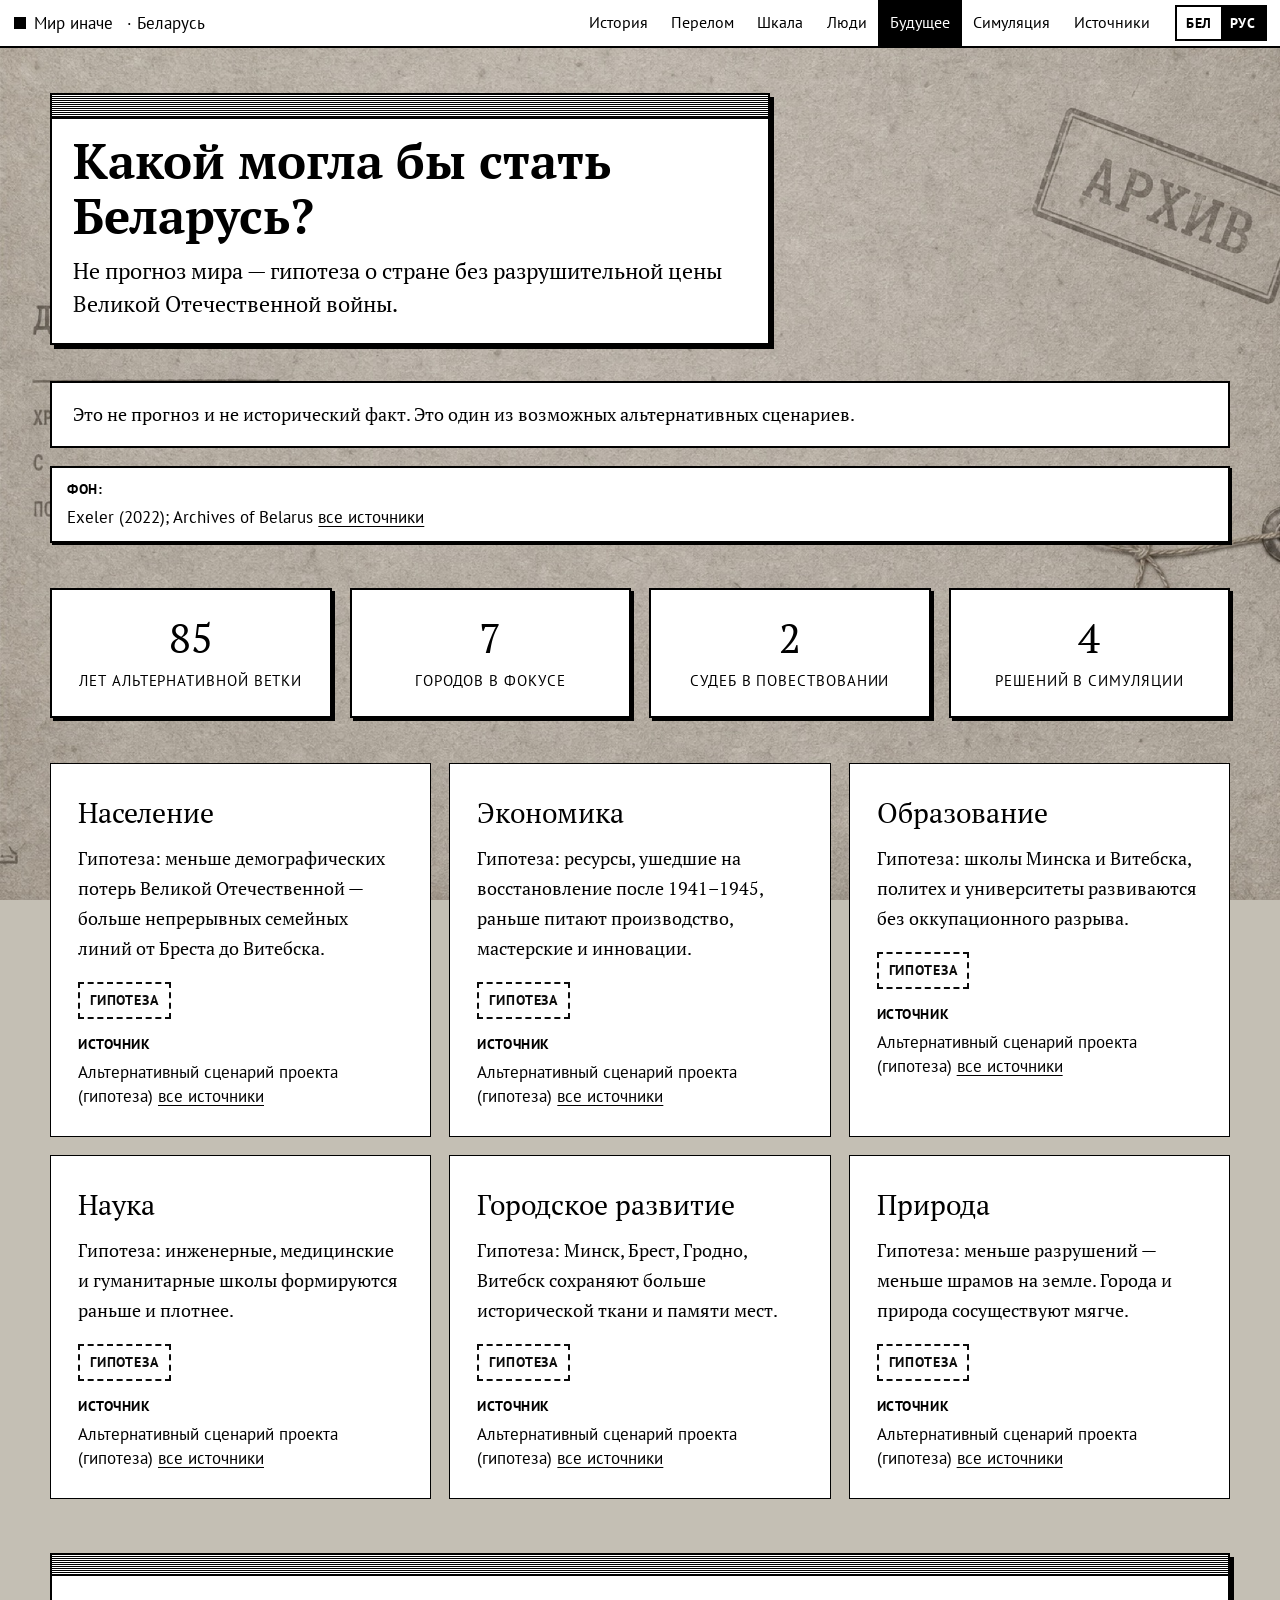
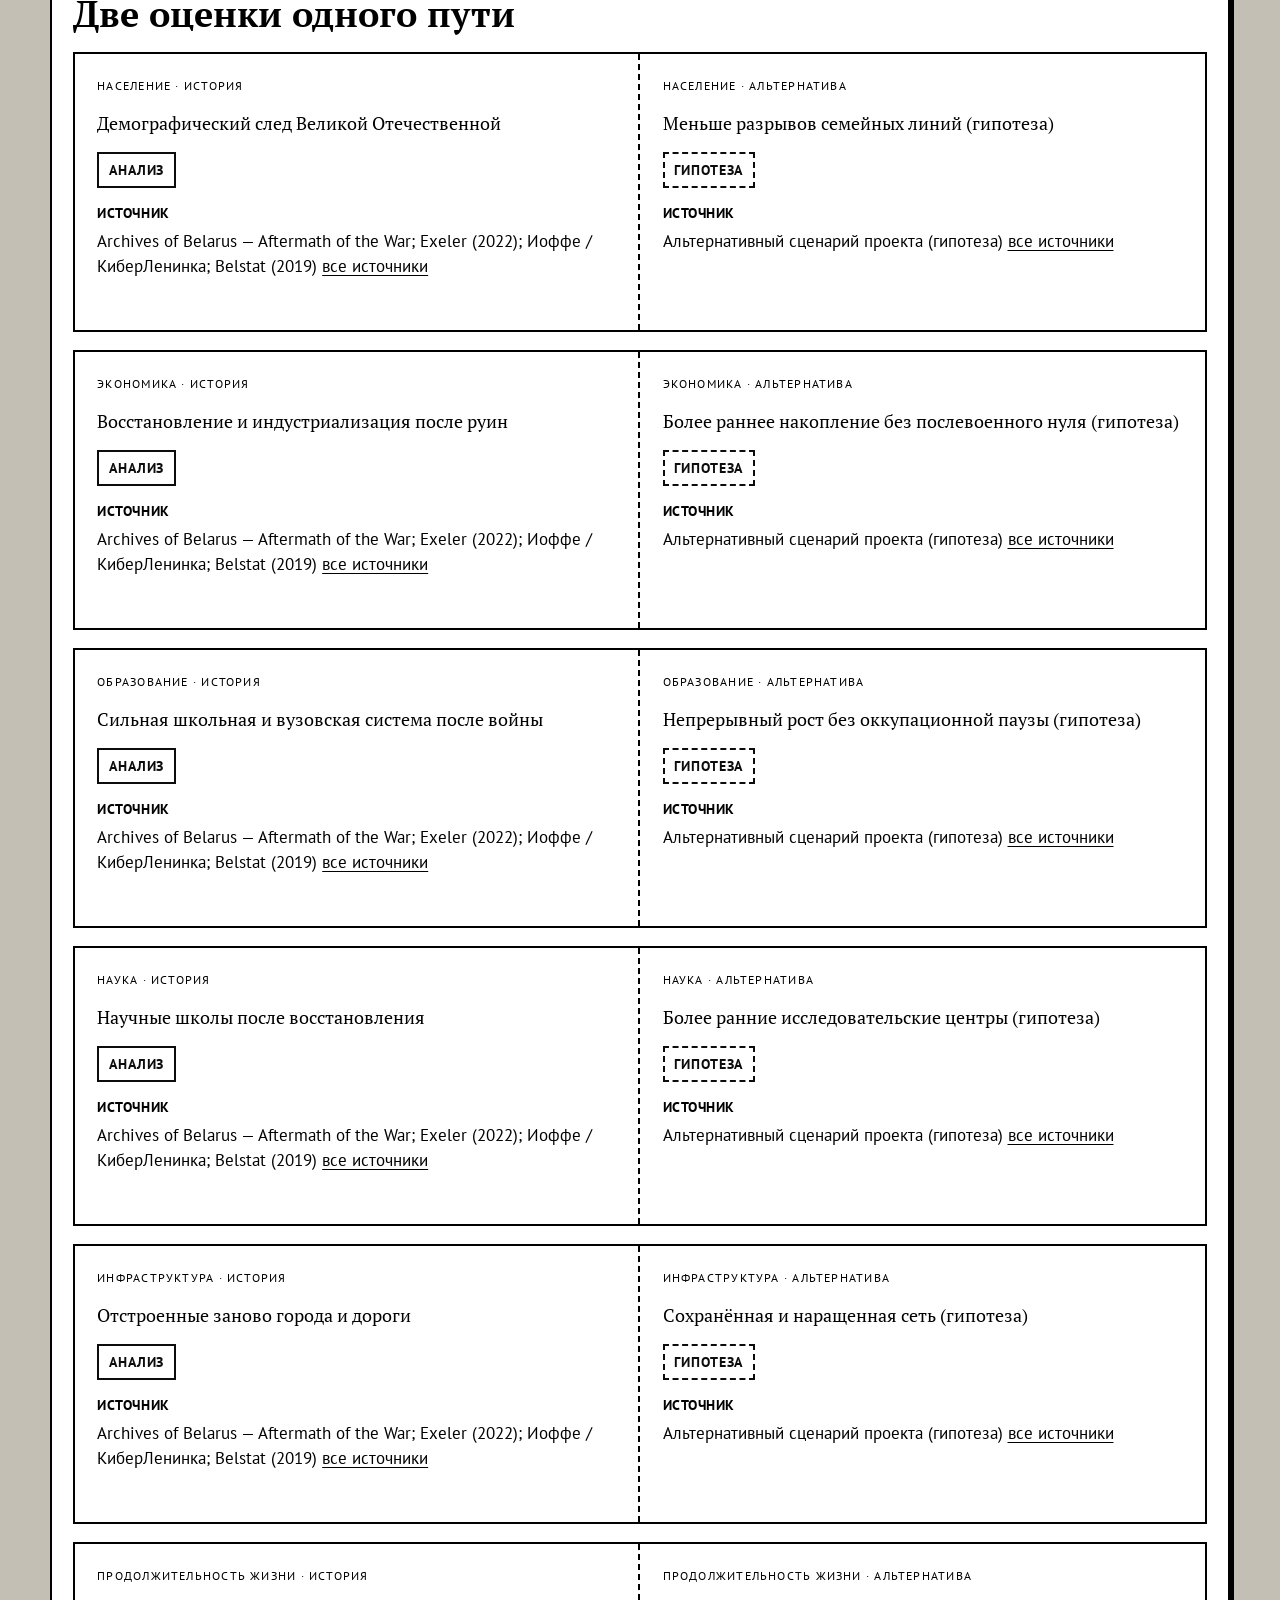
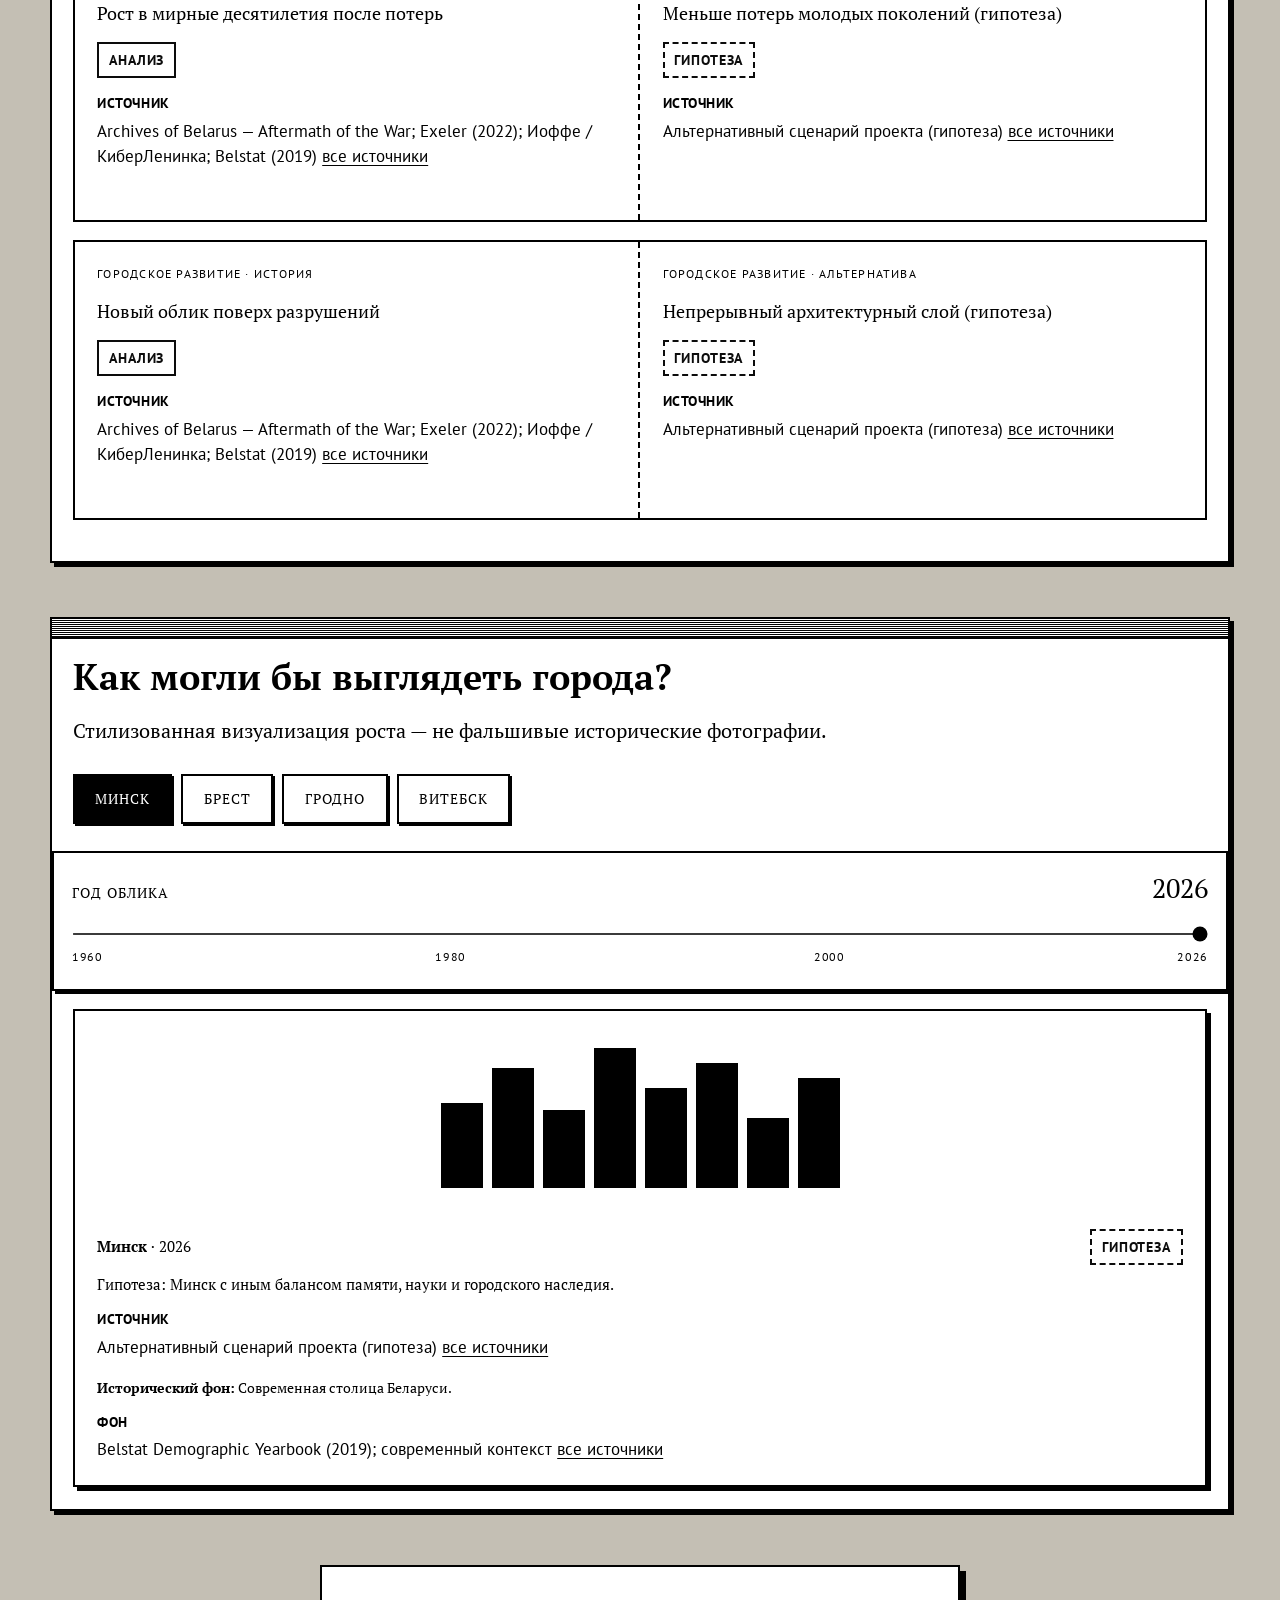
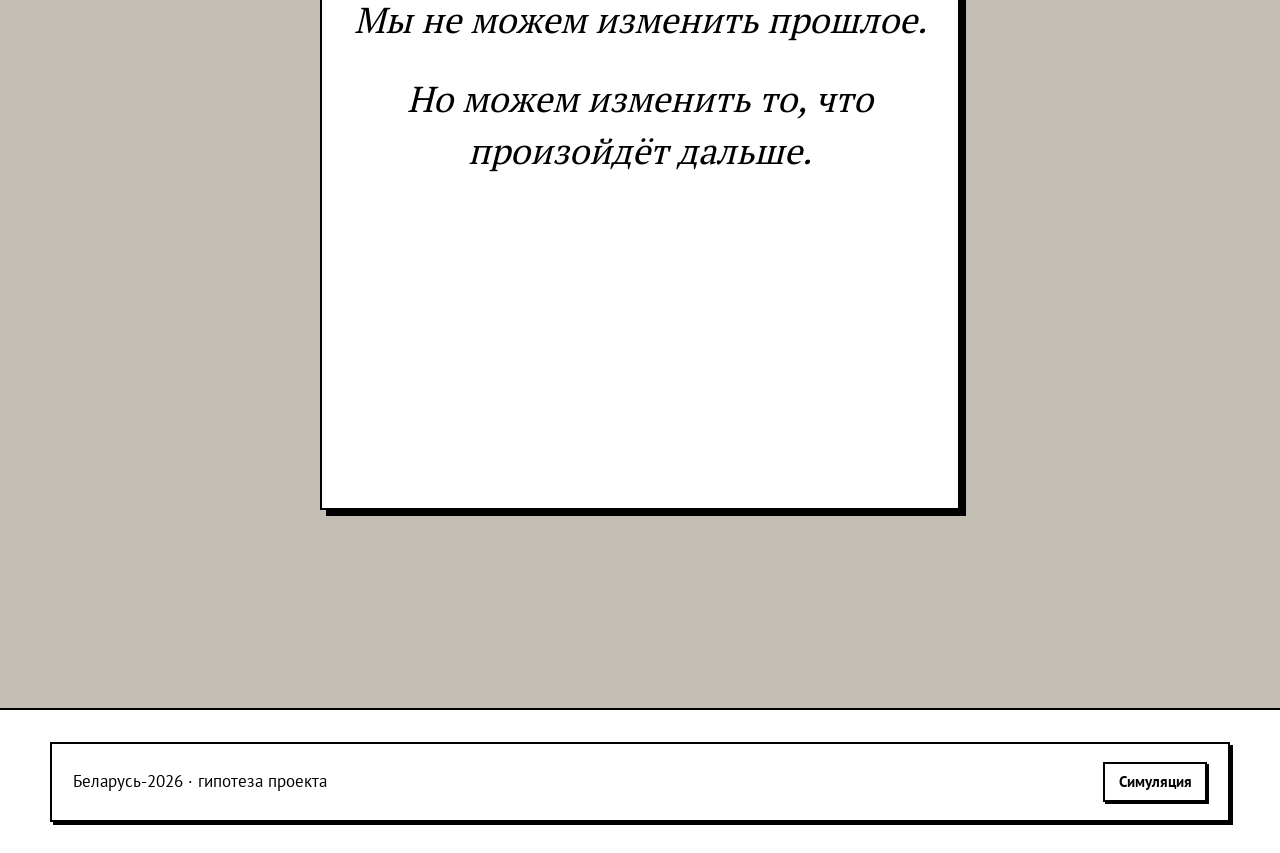
==== commit 4d6b2fc8: "Fix mobile and desktop UI" ====
--- a/future.html
+++ b/future.html
@@ -4,8 +4,8 @@
   <meta charset="UTF-8">
   <meta name="viewport" content="width=device-width, initial-scale=1.0">
   <meta name="google" content="notranslate">
-  <script>document.documentElement.lang=(function(){try{localStorage.removeItem("siteLang")}catch(e){}var l=localStorage.getItem("patriotLang");return l==="be"?"be":"ru"})();</script>
-  <title data-i18n-be="Беларусь у 2026 — альтэрнатыўная будучыня" data-i18n-ru="Беларусь в 2026 — альтернативное будущее">Беларусь-2026</title>
+  <script>(function(){try{localStorage.removeItem("siteLang")}catch(e){}var l=localStorage.getItem("patriotLang")==="be"?"be":"ru";document.documentElement.lang=l;document.title=l==="be"?"Свет інакш":"Мир иначе";})();</script>
+  <title data-i18n-be="Свет інакш" data-i18n-ru="Мир иначе">Мир иначе</title>
   <link rel="icon" href="media/favicon.svg" type="image/svg+xml">
   <meta property="og:image" content="media/favicon.svg">
   <link rel="stylesheet" href="fonts/local.css">
@@ -38,7 +38,7 @@
       </div>
       <p class="source-cite">
         <span class="source-cite__label"><span data-lang="be">Фон:</span><span data-lang="ru">Фон:</span></span>
-        Exeler (2022); Archives of Belarus ·
+        Exeler (2022); Archives of Belarus
         <a href="sources.html"><span data-lang="be">усе крыніцы</span><span data-lang="ru">все источники</span></a>
       </p>
       <div class="stat-row" data-future-stats></div>
--- a/fonts/local.css
+++ b/fonts/local.css
@@ -1,23 +1,133 @@
+/* PT Sans — UI / navigation / buttons */
 @font-face {
-  font-family: "Pixelify Sans";
+  font-family: "PT Sans";
   font-style: normal;
-  font-weight: 400 700;
+  font-weight: 400;
   font-display: swap;
-  src: url("PixelifySans.ttf") format("truetype");
+  src: url("pt-sans-cyrillic-ext-400-normal.woff2") format("woff2");
+  unicode-range: U+0460-052F, U+1C80-1C8A, U+20B4, U+2DE0-2DFF, U+A640-A69F, U+FE2E-FE2F;
+}
+@font-face {
+  font-family: "PT Sans";
+  font-style: normal;
+  font-weight: 400;
+  font-display: swap;
+  src: url("pt-sans-cyrillic-400-normal.woff2") format("woff2");
+  unicode-range: U+0301, U+0400-045F, U+0490-0491, U+04B0-04B1, U+2116;
+}
+@font-face {
+  font-family: "PT Sans";
+  font-style: normal;
+  font-weight: 400;
+  font-display: swap;
+  src: url("pt-sans-latin-ext-400-normal.woff2") format("woff2");
+  unicode-range: U+0100-02BA, U+02BD-02C5, U+02C7-02CC, U+02CE-02D7, U+02DD-02FF, U+0304, U+0308, U+0329, U+1D00-1DBF, U+1E00-1E9F, U+1EF2-1EFF, U+2020, U+20A0-20AB, U+20AD-20C0, U+2113, U+2C60-2C7F, U+A720-A7FF;
+}
+@font-face {
+  font-family: "PT Sans";
+  font-style: normal;
+  font-weight: 400;
+  font-display: swap;
+  src: url("pt-sans-latin-400-normal.woff2") format("woff2");
+  unicode-range: U+0000-00FF, U+0131, U+0152-0153, U+02BB-02BC, U+02C6, U+02DA, U+02DC, U+0304, U+0308, U+0329, U+2000-206F, U+20AC, U+2122, U+2191, U+2193, U+2212, U+2215, U+FEFF, U+FFFD;
 }
 
 @font-face {
-  font-family: "Source Sans 3";
+  font-family: "PT Sans";
+  font-style: normal;
+  font-weight: 700;
+  font-display: swap;
+  src: url("pt-sans-cyrillic-ext-700-normal.woff2") format("woff2");
+  unicode-range: U+0460-052F, U+1C80-1C8A, U+20B4, U+2DE0-2DFF, U+A640-A69F, U+FE2E-FE2F;
+}
+@font-face {
+  font-family: "PT Sans";
+  font-style: normal;
+  font-weight: 700;
+  font-display: swap;
+  src: url("pt-sans-cyrillic-700-normal.woff2") format("woff2");
+  unicode-range: U+0301, U+0400-045F, U+0490-0491, U+04B0-04B1, U+2116;
+}
+@font-face {
+  font-family: "PT Sans";
+  font-style: normal;
+  font-weight: 700;
+  font-display: swap;
+  src: url("pt-sans-latin-ext-700-normal.woff2") format("woff2");
+  unicode-range: U+0100-02BA, U+02BD-02C5, U+02C7-02CC, U+02CE-02D7, U+02DD-02FF, U+0304, U+0308, U+0329, U+1D00-1DBF, U+1E00-1E9F, U+1EF2-1EFF, U+2020, U+20A0-20AB, U+20AD-20C0, U+2113, U+2C60-2C7F, U+A720-A7FF;
+}
+@font-face {
+  font-family: "PT Sans";
+  font-style: normal;
+  font-weight: 700;
+  font-display: swap;
+  src: url("pt-sans-latin-700-normal.woff2") format("woff2");
+  unicode-range: U+0000-00FF, U+0131, U+0152-0153, U+02BB-02BC, U+02C6, U+02DA, U+02DC, U+0304, U+0308, U+0329, U+2000-206F, U+20AC, U+2122, U+2191, U+2193, U+2212, U+2215, U+FEFF, U+FFFD;
+}
+
+/* PT Serif — body / headings / archive document voice */
+@font-face {
+  font-family: "PT Serif";
   font-style: normal;
   font-weight: 400;
   font-display: swap;
-  src: url("SourceSans3-Regular.ttf") format("truetype");
+  src: url("pt-serif-cyrillic-ext-400-normal.woff2") format("woff2");
+  unicode-range: U+0460-052F, U+1C80-1C8A, U+20B4, U+2DE0-2DFF, U+A640-A69F, U+FE2E-FE2F;
+}
+@font-face {
+  font-family: "PT Serif";
+  font-style: normal;
+  font-weight: 400;
+  font-display: swap;
+  src: url("pt-serif-cyrillic-400-normal.woff2") format("woff2");
+  unicode-range: U+0301, U+0400-045F, U+0490-0491, U+04B0-04B1, U+2116;
+}
+@font-face {
+  font-family: "PT Serif";
+  font-style: normal;
+  font-weight: 400;
+  font-display: swap;
+  src: url("pt-serif-latin-ext-400-normal.woff2") format("woff2");
+  unicode-range: U+0100-02BA, U+02BD-02C5, U+02C7-02CC, U+02CE-02D7, U+02DD-02FF, U+0304, U+0308, U+0329, U+1D00-1DBF, U+1E00-1E9F, U+1EF2-1EFF, U+2020, U+20A0-20AB, U+20AD-20C0, U+2113, U+2C60-2C7F, U+A720-A7FF;
+}
+@font-face {
+  font-family: "PT Serif";
+  font-style: normal;
+  font-weight: 400;
+  font-display: swap;
+  src: url("pt-serif-latin-400-normal.woff2") format("woff2");
+  unicode-range: U+0000-00FF, U+0131, U+0152-0153, U+02BB-02BC, U+02C6, U+02DA, U+02DC, U+0304, U+0308, U+0329, U+2000-206F, U+20AC, U+2122, U+2191, U+2193, U+2212, U+2215, U+FEFF, U+FFFD;
 }
 
 @font-face {
-  font-family: "Source Sans 3";
+  font-family: "PT Serif";
   font-style: normal;
   font-weight: 700;
   font-display: swap;
-  src: url("SourceSans3-Bold.ttf") format("truetype");
+  src: url("pt-serif-cyrillic-ext-700-normal.woff2") format("woff2");
+  unicode-range: U+0460-052F, U+1C80-1C8A, U+20B4, U+2DE0-2DFF, U+A640-A69F, U+FE2E-FE2F;
 }
+@font-face {
+  font-family: "PT Serif";
+  font-style: normal;
+  font-weight: 700;
+  font-display: swap;
+  src: url("pt-serif-cyrillic-700-normal.woff2") format("woff2");
+  unicode-range: U+0301, U+0400-045F, U+0490-0491, U+04B0-04B1, U+2116;
+}
+@font-face {
+  font-family: "PT Serif";
+  font-style: normal;
+  font-weight: 700;
+  font-display: swap;
+  src: url("pt-serif-latin-ext-700-normal.woff2") format("woff2");
+  unicode-range: U+0100-02BA, U+02BD-02C5, U+02C7-02CC, U+02CE-02D7, U+02DD-02FF, U+0304, U+0308, U+0329, U+1D00-1DBF, U+1E00-1E9F, U+1EF2-1EFF, U+2020, U+20A0-20AB, U+20AD-20C0, U+2113, U+2C60-2C7F, U+A720-A7FF;
+}
+@font-face {
+  font-family: "PT Serif";
+  font-style: normal;
+  font-weight: 700;
+  font-display: swap;
+  src: url("pt-serif-latin-700-normal.woff2") format("woff2");
+  unicode-range: U+0000-00FF, U+0131, U+0152-0153, U+02BB-02BC, U+02C6, U+02DA, U+02DC, U+0304, U+0308, U+0329, U+2000-206F, U+20AC, U+2122, U+2191, U+2193, U+2212, U+2215, U+FEFF, U+FFFD;
+}
--- a/css/variables.css
+++ b/css/variables.css
@@ -1,11 +1,9 @@
 :root {
-  /* Early one-bit desktop — ink & paper only; dither stands in for gray */
   --ink: #000000;
   --paper: #ffffff;
   --dither-25: url("data:image/svg+xml,%3Csvg xmlns='http://www.w3.org/2000/svg' width='4' height='4'%3E%3Crect width='4' height='4' fill='%23fff'/%3E%3Crect width='1' height='1' fill='%23000'/%3E%3C/svg%3E");
   --dither-50: url("data:image/svg+xml,%3Csvg xmlns='http://www.w3.org/2000/svg' width='2' height='2'%3E%3Crect width='2' height='2' fill='%23fff'/%3E%3Crect width='1' height='1' fill='%23000'/%3E%3Crect x='1' y='1' width='1' height='1' fill='%23000'/%3E%3C/svg%3E");
   --dither-75: url("data:image/svg+xml,%3Csvg xmlns='http://www.w3.org/2000/svg' width='4' height='4'%3E%3Crect width='4' height='4' fill='%23000'/%3E%3Crect width='1' height='1' fill='%23fff'/%3E%3C/svg%3E");
-  /* Archival folder field — photo texture; UI text stays on paper plates */
   --archive-bg: url("../media/bg/archive-folder.jpg");
   --archive-fallback: #c4bfb4;
 
@@ -38,23 +36,24 @@
   --hairline: #000000;
   --hairline-strong: #000000;
 
-  --font-display: "Pixelify Sans", "ChiKareGo", Monaco, monospace;
-  --font-serif: "Source Sans 3", "Narnoor", "Geneva", Geneva, "Lucida Grande", sans-serif;
-  --font-sans: "Source Sans 3", "Narnoor", "Geneva", Geneva, "Lucida Grande", sans-serif;
-  --font-ui: "Pixelify Sans", Monaco, monospace;
+  /* PT: document / patriotic dossier — Serif for reading, Sans for chrome */
+  --font-display: "PT Serif", "Times New Roman", Times, serif;
+  --font-serif: "PT Serif", "Times New Roman", Times, serif;
+  --font-sans: "PT Sans", "Helvetica Neue", Helvetica, Arial, sans-serif;
+  --font-ui: "PT Sans", "Helvetica Neue", Helvetica, Arial, sans-serif;
 
-  --space-xs: 0.5rem;
-  --space-sm: 0.75rem;
-  --space-md: 1.25rem;
-  --space-lg: 2rem;
-  --space-xl: 3rem;
-  --space-2xl: 4.5rem;
+  --space-xs: 0.55rem;
+  --space-sm: 0.85rem;
+  --space-md: 1.4rem;
+  --space-lg: 2.35rem;
+  --space-xl: 3.5rem;
+  --space-2xl: 5.25rem;
 
-  --nav-height: 2rem;
+  --nav-height: 2.65rem;
   --radius: 0;
   --radius-sm: 0;
   --radius-pill: 0;
-  --max-width: 1080px;
+  --max-width: 1180px;
   --ease: cubic-bezier(0.16, 1, 0.3, 1);
   --transition: 0.2s ease;
   --pixel: 2px;
--- a/css/global.css
+++ b/css/global.css
@@ -1,11 +1,12 @@
 html {
   color-scheme: light;
+  font-size: 112.5%; /* 18px root — whole rem scale reads larger */
 }
 
 body {
-  font-family: var(--font-sans);
+  font-family: var(--font-serif);
   font-weight: 400;
-  font-size: 1rem;
+  font-size: 1.05rem;
   background-color: var(--archive-fallback);
   background-image: var(--archive-bg);
   background-size: cover;
@@ -14,12 +15,12 @@
   background-attachment: fixed;
   color: var(--ink);
   overflow-x: hidden;
-  line-height: 1.45;
+  line-height: 1.55;
   -webkit-font-smoothing: antialiased;
   -moz-osx-font-smoothing: grayscale;
 }
 
-/* Pixel UI chrome stays hard-edged; body/prose stay readable */
+/* Readable Cyrillic everywhere — no hard-pixel smoothing */
 .font-ui,
 .logo,
 .nav__link,
@@ -29,11 +30,17 @@
 .mac-window__title,
 .mac-window__pane-title,
 .mac-window__status,
+.lang-switch__btn,
 .display,
 .chain__title,
-.chain__year {
-  -webkit-font-smoothing: none;
-  -moz-osx-font-smoothing: unset;
+.chain__year,
+.site-footer,
+.disclaimer,
+.body-text,
+.lead,
+.panel__text {
+  -webkit-font-smoothing: antialiased;
+  -moz-osx-font-smoothing: grayscale;
 }
 
 ::selection {
@@ -88,7 +95,7 @@
 .brand-mark {
   font-family: var(--font-ui);
   font-weight: 700;
-  font-size: 0.85rem;
+  font-size: 0.95rem;
   letter-spacing: 0.08em;
   text-transform: uppercase;
   color: var(--ink);
@@ -98,36 +105,36 @@
 .display {
   font-family: var(--font-display);
   font-weight: 700;
-  line-height: 1.1;
+  line-height: 1.12;
   letter-spacing: 0;
   text-transform: none;
   color: var(--ink);
 }
 
 .display--xl {
-  font-size: clamp(2rem, 5vw, 3.5rem);
+  font-size: clamp(2.35rem, 5.5vw, 4rem);
 }
 
 .display--lg {
-  font-size: clamp(1.6rem, 3.5vw, 2.5rem);
+  font-size: clamp(1.85rem, 3.8vw, 2.85rem);
 }
 
 .display--md {
-  font-size: clamp(1.25rem, 2.5vw, 1.85rem);
+  font-size: clamp(1.45rem, 2.8vw, 2.15rem);
 }
 
 .lead {
-  font-family: var(--font-sans);
-  font-size: 1.05rem;
-  line-height: 1.5;
+  font-family: var(--font-serif);
+  font-size: 1.2rem;
+  line-height: 1.55;
   color: var(--ink);
-  max-width: 42rem;
+  max-width: 44rem;
 }
 
 .body-text {
-  font-family: var(--font-sans);
-  font-size: 1rem;
-  line-height: 1.5;
+  font-family: var(--font-serif);
+  font-size: 1.1rem;
+  line-height: 1.6;
   color: var(--ink);
 }
 
@@ -137,34 +144,44 @@
   text-underline-offset: 3px;
 }
 
+/* Inline links: no full-bar invert (it fought .site-footer a and hid text) */
 a:hover {
-  background: var(--ink);
-  color: var(--paper);
-  text-decoration: none;
+  background: transparent;
+  color: var(--ink);
+  text-decoration-thickness: 3px;
 }
 
 .site-footer {
   border-top: 2px solid var(--ink);
   background: var(--paper);
-  padding: 1.25rem 0;
+  padding: 1.75rem 0;
   margin-top: var(--space-xl);
 }
 
 .site-footer__inner {
   display: flex;
   flex-wrap: wrap;
-  gap: 0.75rem 1.5rem;
+  gap: 1rem 1.5rem;
   justify-content: space-between;
-  font-family: var(--font-ui);
-  font-size: 0.85rem;
+  align-items: center;
+  font-family: var(--font-sans);
+  font-size: 1rem;
+  line-height: 1.45;
+  -webkit-font-smoothing: antialiased;
+  -moz-osx-font-smoothing: grayscale;
+}
+
+.site-footer a {
+  color: var(--ink);
 }
 
 .disclaimer {
   border: 2px solid var(--ink);
   background: var(--paper);
-  padding: 0.85rem 1rem;
-  font-family: var(--font-ui);
-  font-size: 0.9rem;
+  padding: 1rem 1.15rem;
+  font-family: var(--font-serif);
+  font-size: 1rem;
+  line-height: 1.5;
 }
 
 .journey-progress {
--- a/css/components.css
+++ b/css/components.css
@@ -33,11 +33,22 @@
   letter-spacing: -0.01em;
   white-space: nowrap;
   color: var(--text-primary);
-}
-
-.logo span {
+  min-width: 0;
+}
+
+.logo__brand,
+.logo__sub {
+  white-space: nowrap;
+}
+
+.logo span,
+.logo__sub {
   color: var(--text-muted-light);
   font-weight: 400;
+}
+
+.logo__sub {
+  margin-left: 0.35em;
 }
 
 .nav {
@@ -156,8 +167,12 @@
 .nav-drawer {
   display: none;
   position: fixed;
-  inset: var(--nav-height) 0 0 0;
+  top: var(--nav-height);
+  right: 0;
+  left: auto;
+  bottom: auto;
   z-index: 999;
+  width: min(100%, 280px);
   background: var(--bg-darker);
   padding: 2rem;
   flex-direction: column;
@@ -445,9 +460,11 @@
 
 .meter__fill {
   height: 100%;
-  width: 0;
+  width: 100%;
+  transform: scaleX(0);
+  transform-origin: left center;
   background: var(--accent);
-  transition: width 0.8s var(--ease);
+  transition: transform 0.8s var(--ease);
 }
 
 .meter__fill--history { background: var(--history); }
@@ -497,11 +514,12 @@
 
 /* ——— Footer ——— */
 .site-footer {
-  border-top: 1px solid var(--hairline);
-  padding: 2.5rem 0;
-  color: var(--text-muted);
-  font-family: var(--font-sans);
-  font-size: 0.85rem;
+  border-top: 2px solid var(--ink);
+  padding: 1.75rem 0;
+  color: var(--ink);
+  font-family: var(--font-sans);
+  font-size: 0.95rem;
+  background: var(--paper);
 }
 
 .site-footer__inner {
@@ -512,7 +530,9 @@
 }
 
 .site-footer a:hover {
-  color: var(--accent);
+  background: var(--ink);
+  color: var(--paper);
+  text-decoration: none;
 }
 
 /* ——— Choices ——— */
@@ -520,7 +540,7 @@
   display: block;
   width: 100%;
   text-align: left;
-  padding: 1.2rem 1.3rem;
+  padding: 1.4rem 1.45rem;
   border: 1px solid var(--hairline);
   border-radius: var(--radius);
   background: var(--surface-dark);
@@ -535,9 +555,9 @@
 
 .choice__key {
   display: inline-block;
-  margin-bottom: 0.35rem;
-  font-family: var(--font-sans);
-  font-size: 0.68rem;
+  margin-bottom: 0.4rem;
+  font-family: var(--font-ui);
+  font-size: 0.8rem;
   letter-spacing: 0.1em;
   text-transform: uppercase;
   color: var(--accent);
@@ -545,14 +565,14 @@
 
 .choice__title {
   font-family: var(--font-display);
-  font-size: 1.2rem;
-  font-weight: 500;
-  margin-bottom: 0.35rem;
+  font-size: 1.35rem;
+  font-weight: 700;
+  margin-bottom: 0.4rem;
 }
 
 .choice__text {
-  font-family: var(--font-display);
-  font-size: 0.95rem;
+  font-family: var(--font-serif);
+  font-size: 1.08rem;
   color: var(--text-muted);
   line-height: 1.55;
 }
@@ -663,13 +683,16 @@
 }
 
 .source-cite a {
-  color: var(--accent);
+  color: var(--ink);
   text-decoration: underline;
-  text-underline-offset: 0.18em;
+  text-underline-offset: 0.2em;
+  display: inline;
 }
 
 .source-cite a:hover {
-  color: var(--accent-strong);
+  background: var(--ink);
+  color: var(--paper);
+  text-decoration: none;
 }
 
 .city-stage__caption {
--- a/css/onebit.css
+++ b/css/onebit.css
@@ -22,17 +22,17 @@
   width: 100%;
   max-width: none;
   margin: 0;
-  padding: 0 0.5rem;
+  padding: 0 0.75rem;
   display: flex;
   align-items: center;
   justify-content: space-between;
-  gap: 0.75rem;
+  gap: 0.85rem;
   height: 100%;
 }
 
 .logo {
   font-family: var(--font-ui);
-  font-size: 0.8rem;
+  font-size: 0.95rem;
   font-weight: 700;
   letter-spacing: 0;
   white-space: nowrap;
@@ -40,7 +40,9 @@
   text-decoration: none;
   display: inline-flex;
   align-items: center;
-  gap: 0.4rem;
+  gap: 0.45rem;
+  min-width: 0;
+  flex-shrink: 1;
 }
 
 .logo::before {
@@ -52,9 +54,19 @@
   flex-shrink: 0;
 }
 
-.logo span {
+.logo__brand,
+.logo__sub {
+  white-space: nowrap;
+}
+
+.logo span,
+.logo__sub {
   color: var(--ink);
   font-weight: 400;
+}
+
+.logo__sub {
+  margin-left: 0.35em;
 }
 
 .logo:hover {
@@ -78,12 +90,12 @@
 
 .nav__link {
   font-family: var(--font-ui);
-  font-size: 0.78rem;
+  font-size: 0.9rem;
   font-weight: 500;
   letter-spacing: 0;
   color: var(--ink);
   text-decoration: none;
-  padding: 0 0.55rem;
+  padding: 0 0.65rem;
   height: 100%;
   display: inline-flex;
   align-items: center;
@@ -114,11 +126,11 @@
 
 .lang-switch__btn {
   font-family: var(--font-ui);
-  font-size: 0.7rem;
+  font-size: 0.8rem;
   font-weight: 700;
   letter-spacing: 0.04em;
   text-transform: uppercase;
-  padding: 0.15rem 0.4rem;
+  padding: 0.25rem 0.5rem;
   border-radius: 0;
   color: var(--ink);
   background: transparent;
@@ -162,10 +174,16 @@
   position: fixed;
   top: var(--nav-height);
   right: 0;
+  left: auto;
+  bottom: auto;
   width: min(100%, 280px);
+  max-height: calc(100dvh - var(--nav-height));
+  overflow: auto;
   background: var(--paper);
   border: 2px solid var(--ink);
   border-top: 0;
+  border-right: 0;
+  box-shadow: -4px 4px 0 var(--ink);
   z-index: 998;
   display: none;
   flex-direction: column;
@@ -191,14 +209,14 @@
 
 .btn {
   font-family: var(--font-ui);
-  font-size: 0.95rem;
+  font-size: 1.05rem;
   font-weight: 700;
   letter-spacing: 0;
   border-radius: 0;
   border: 2px solid var(--ink);
   background: var(--paper);
   color: var(--ink);
-  padding: 0.45rem 1.1rem;
+  padding: 0.6rem 1.35rem;
   cursor: pointer;
   text-decoration: none;
   display: inline-flex;
@@ -219,32 +237,36 @@
   transform: translate(2px, 2px);
 }
 
-.btn--primary {
-  background: var(--paper);
-  color: var(--ink);
-  border-width: 3px;
-  box-shadow: 4px 4px 0 var(--ink);
-}
-
+.btn--primary,
 .btn--ghost {
-  box-shadow: 2px 2px 0 var(--ink);
+  background: var(--paper);
+  color: var(--ink);
+  border: 2px solid var(--ink);
+  box-shadow: 3px 3px 0 var(--ink);
 }
 
 .btn--primary:hover,
 .btn--ghost:hover {
   background: var(--ink);
   color: var(--paper);
+  box-shadow: 3px 3px 0 var(--ink);
+}
+
+.btn--primary:active,
+.btn--ghost:active {
+  box-shadow: 0 0 0 var(--ink);
+  transform: translate(2px, 2px);
 }
 
 .tag {
   font-family: var(--font-ui);
-  font-size: 0.7rem;
+  font-size: 0.8rem;
   font-weight: 700;
   letter-spacing: 0.06em;
   text-transform: uppercase;
   border: 2px solid var(--ink);
   border-radius: 0;
-  padding: 0.2rem 0.45rem;
+  padding: 0.28rem 0.55rem;
   background: var(--paper);
   color: var(--ink);
   display: inline-block;
@@ -263,13 +285,12 @@
 }
 
 .source-cite {
-  font-family: var(--font-ui);
-  font-size: 0.8rem;
-  color: var(--ink);
-  display: flex;
-  flex-wrap: wrap;
-  gap: 0.35rem;
-  align-items: baseline;
+  font-family: var(--font-sans);
+  font-size: 0.92rem;
+  line-height: 1.5;
+  color: var(--ink);
+  display: block;
+  text-align: inherit;
 }
 
 /* Citations sitting outside panels must not float on the archive photo */
@@ -284,6 +305,28 @@
 
 .source-cite__label {
   font-weight: 700;
+  font-family: var(--font-ui);
+  letter-spacing: 0.04em;
+  text-transform: uppercase;
+  font-size: 0.78rem;
+  display: block;
+  margin-bottom: 0.25rem;
+}
+
+.source-cite a {
+  color: var(--ink);
+  text-decoration: underline;
+  text-underline-offset: 0.2em;
+  text-decoration-thickness: 1px;
+  background: transparent;
+}
+
+.source-cite a:hover,
+.source-cite a:focus-visible {
+  background: var(--ink);
+  color: var(--paper);
+  text-decoration: none;
+  padding: 0 0.15rem;
 }
 
 .quote-block {
@@ -398,11 +441,11 @@
 
 .mac-window__title {
   font-family: var(--font-ui);
-  font-size: 0.85rem;
+  font-size: 0.98rem;
   font-weight: 700;
   text-align: center;
   background: var(--paper);
-  padding: 0 0.5rem;
+  padding: 0 0.55rem;
   justify-self: center;
   white-space: nowrap;
 }
@@ -433,25 +476,25 @@
 
 .mac-window__pane-title {
   font-family: var(--font-ui);
-  font-size: 1rem;
+  font-size: 1.15rem;
   font-weight: 700;
   text-transform: uppercase;
   text-decoration: underline;
-  text-underline-offset: 4px;
-  margin: 0 0 0.75rem;
+  text-underline-offset: 5px;
+  margin: 0 0 0.85rem;
 }
 
 .mac-stamp {
   display: inline-block;
   border: 2px solid var(--ink);
   font-family: var(--font-ui);
-  font-size: 0.75rem;
+  font-size: 0.85rem;
   font-weight: 700;
   letter-spacing: 0.08em;
   text-transform: uppercase;
-  padding: 0.25rem 0.5rem;
+  padding: 0.3rem 0.6rem;
   transform: rotate(-8deg);
-  margin: 0 0 0.85rem 0.5rem;
+  margin: 0 0 0.95rem 0.5rem;
   background: var(--paper);
 }
 
@@ -462,9 +505,9 @@
 .mac-list {
   margin: 0;
   padding-left: 1.1rem;
-  font-family: var(--font-sans);
-  font-size: 0.95rem;
-  line-height: 1.45;
+  font-family: var(--font-serif);
+  font-size: 1.08rem;
+  line-height: 1.5;
 }
 
 .mac-list li + li {
@@ -548,10 +591,12 @@
   border-radius: 0;
   background: var(--paper);
   color: var(--ink);
-  font-family: var(--font-ui);
-  font-size: 0.9rem;
-  line-height: 1.45;
-  padding: 0.85rem 1rem;
+  font-family: var(--font-serif);
+  font-size: 1rem;
+  line-height: 1.5;
+  padding: 1rem 1.15rem;
+  -webkit-font-smoothing: antialiased;
+  -moz-osx-font-smoothing: grayscale;
 }
 
 /* ——— Sitewide legibility: paper surfaces, ink text, no black-on-black ——— */
@@ -655,17 +700,33 @@
 }
 
 .timeline-event {
+  display: block;
+  width: 100%;
+  box-sizing: border-box;
+  text-align: left;
   opacity: 1;
   background: var(--paper);
   border: 2px solid var(--ink);
+  color: var(--ink);
   padding: 0.75rem 0.85rem;
   margin-bottom: 0.65rem;
   box-shadow: 2px 2px 0 var(--ink);
 }
 
+.timeline-event::before {
+  left: -2.25rem;
+  top: 50%;
+  transform: translateY(-50%);
+}
+
+.timeline-event:not(.is-active) .timeline-event__title {
+  color: var(--ink);
+}
+
 .timeline-event.is-active {
   background: var(--ink);
   color: var(--paper);
+  box-shadow: 0 0 0 var(--ink);
 }
 
 .timeline-event.is-active .timeline-event__year,
@@ -840,8 +901,64 @@
   border-top: 2px solid var(--ink);
   color: var(--ink);
   box-shadow: none;
+  padding: 1.75rem 0;
+  margin-top: var(--space-xl);
+}
+
+.site-footer,
+.site-footer__inner {
+  font-family: var(--font-sans);
+  -webkit-font-smoothing: antialiased;
+  -moz-osx-font-smoothing: grayscale;
+}
+
+.site-footer__inner {
+  display: flex;
+  flex-wrap: wrap;
+  align-items: center;
+  justify-content: space-between;
+  gap: 1rem 1.5rem;
+  padding: 1rem 1.15rem;
+  border: 2px solid var(--ink);
+  box-shadow: 3px 3px 0 var(--ink);
+  background: var(--paper);
+}
+
+.site-footer__inner > p {
+  margin: 0;
+  font-size: 0.95rem;
+  line-height: 1.4;
 }
 
 .site-footer a {
-  color: var(--ink);
-}
+  display: inline-flex;
+  align-items: center;
+  color: var(--ink);
+  background: var(--paper);
+  border: 2px solid var(--ink);
+  box-shadow: 2px 2px 0 var(--ink);
+  padding: 0.4rem 0.75rem;
+  text-decoration: none;
+  font-family: var(--font-ui);
+  font-size: 0.85rem;
+  font-weight: 700;
+}
+
+.site-footer a:hover,
+.site-footer a:hover span,
+.site-footer a:focus-visible,
+.site-footer a:focus-visible span {
+  background: var(--ink);
+  color: var(--paper);
+  text-decoration: none;
+}
+
+.panel a:hover,
+.lead a:hover,
+.body-text a:hover,
+.about-block a:hover,
+.source-card a:hover {
+  background: var(--ink);
+  color: var(--paper);
+  text-decoration: none;
+}
--- a/css/pages.css
+++ b/css/pages.css
@@ -14,10 +14,11 @@
 .intro-timeline__track {
   display: flex;
   justify-content: space-between;
+  align-items: flex-start;
   gap: 0.5rem;
   position: relative;
   margin: 3rem 0 4rem;
-  padding: 1.75rem 1rem 1rem;
+  padding: 2.1rem 1.15rem 1.15rem;
   background: var(--paper);
   border: 2px solid var(--ink);
   box-shadow: 3px 3px 0 var(--ink);
@@ -26,11 +27,11 @@
 .intro-timeline__track::before {
   content: "";
   position: absolute;
-  left: 0;
-  right: 0;
-  top: 0.35rem;
-  height: 1px;
-  background: var(--hairline-strong);
+  left: 1.15rem;
+  right: 1.15rem;
+  top: 1.05rem;
+  height: 2px;
+  background: var(--ink);
 }
 
 .intro-year {
@@ -38,46 +39,53 @@
   text-align: center;
   flex: 1;
   min-width: 0;
+  padding-top: 0;
 }
 
 .intro-year::before {
   content: "";
   position: absolute;
   left: 50%;
-  top: -1.15rem;
-  width: 6px;
-  height: 6px;
+  top: -1.2rem;
+  width: 8px;
+  height: 8px;
   border-radius: 50%;
-  background: var(--text-muted);
+  background: var(--ink);
+  border: 2px solid var(--paper);
+  box-sizing: border-box;
   transform: translateX(-50%);
+  z-index: 1;
 }
 
 .intro-year.is-pivot::before {
-  width: 10px;
-  height: 10px;
-  top: -1.3rem;
-  background: var(--accent);
-  box-shadow: none;
+  width: 12px;
+  height: 12px;
+  top: -1.35rem;
+  background: var(--ink);
+  border: 2px solid var(--paper);
+  box-shadow: 0 0 0 2px var(--ink);
 }
 
 .intro-year__label {
   font-family: var(--font-sans);
-  font-size: clamp(0.8rem, 1.4vw, 0.95rem);
+  font-size: clamp(0.92rem, 1.5vw, 1.1rem);
   font-weight: 500;
   letter-spacing: 0.04em;
-  color: var(--text-muted);
+  color: var(--ink);
+  line-height: 1.2;
 }
 
 .intro-year.is-pivot .intro-year__label {
-  color: var(--accent);
-  font-size: clamp(1.2rem, 2vw, 1.6rem);
+  color: var(--ink);
+  font-size: clamp(1.35rem, 2.2vw, 1.85rem);
+  font-weight: 700;
 }
 
 .pivot-card {
-  max-width: 640px;
+  max-width: 680px;
   margin: 0 auto;
   text-align: center;
-  padding: 1.5rem 1.35rem 1.75rem;
+  padding: 1.85rem 1.55rem 2rem;
   background: var(--paper);
   border: 2px solid var(--ink);
   box-shadow: 4px 4px 0 var(--ink);
@@ -85,7 +93,7 @@
 
 .pivot-card__date {
   font-family: var(--font-display);
-  font-size: clamp(3.5rem, 10vw, 6.5rem);
+  font-size: clamp(4rem, 11vw, 7.25rem);
   font-weight: 500;
   line-height: 1;
   letter-spacing: -0.02em;
@@ -99,17 +107,18 @@
   flex-direction: column;
   gap: 0;
   margin-top: 2rem;
-  border: 1px solid var(--ink);
-  background: var(--paper);
+  border: 2px solid var(--ink);
+  background: var(--paper);
+  box-shadow: 3px 3px 0 var(--ink);
 }
 
 .pivot-stat {
   display: grid;
-  grid-template-columns: minmax(8rem, 12rem) 1fr;
-  gap: 0.75rem;
-  align-items: baseline;
+  grid-template-columns: minmax(9rem, 13rem) minmax(0, 1fr);
+  gap: 0.85rem;
+  align-items: center;
   margin: 0;
-  padding: 0.55rem 0.75rem;
+  padding: 0.7rem 0.9rem;
   border-top: 1px solid var(--ink);
 }
 
@@ -120,19 +129,22 @@
 .pivot-stat__label {
   margin: 0;
   font-family: var(--font-sans);
-  font-size: 0.75rem;
-  letter-spacing: 0.04em;
+  font-size: 0.88rem;
+  letter-spacing: 0.02em;
   text-transform: none;
   color: var(--ink);
+  line-height: 1.3;
+  text-align: left;
 }
 
 .pivot-stat__value {
   margin: 0;
   font-family: var(--font-display);
-  font-size: 1rem;
+  font-size: 1.1rem;
   font-weight: 500;
-  line-height: 1.3;
-  color: var(--ink);
+  line-height: 1.35;
+  color: var(--ink);
+  text-align: left;
 }
 
 .intro-layout__copy {
@@ -363,15 +375,15 @@
 
 .chain__title {
   font-family: var(--font-display);
-  font-size: 1.35rem;
+  font-size: 1.55rem;
   color: inherit;
 }
 
 .chain__year {
   display: block;
-  margin-bottom: 0.35rem;
+  margin-bottom: 0.4rem;
   font-family: var(--font-ui);
-  font-size: 0.72rem;
+  font-size: 0.85rem;
   letter-spacing: 0.1em;
   color: inherit;
   text-transform: uppercase;
@@ -514,7 +526,7 @@
   font-size: 0.75rem;
   font-weight: 700;
   letter-spacing: 0.04em;
-  -webkit-font-smoothing: none;
+  -webkit-font-smoothing: antialiased;
 }
 
 .turning__choices {
@@ -576,22 +588,22 @@
   text-transform: uppercase;
   text-decoration: underline;
   text-underline-offset: 3px;
-  -webkit-font-smoothing: none;
+  -webkit-font-smoothing: antialiased;
 }
 
 .turning-path__title {
   font-family: var(--font-ui);
-  font-size: 1.15rem;
+  font-size: 1.3rem;
   font-weight: 700;
   line-height: 1.2;
-  -webkit-font-smoothing: none;
+  -webkit-font-smoothing: antialiased;
 }
 
 .turning-path__text {
   font-family: var(--font-sans);
-  font-size: 0.95rem;
-  color: var(--ink);
-  line-height: 1.5;
+  font-size: 1.08rem;
+  color: var(--ink);
+  line-height: 1.55;
 }
 
 .turning-path:hover,
@@ -719,8 +731,8 @@
 
 .timeline-rail {
   position: relative;
-  padding: 1rem 0 1rem 1.5rem;
-  border-left: 1px solid var(--ink);
+  padding: 0.35rem 0 0.35rem 1.75rem;
+  border-left: 2px solid var(--ink);
   max-height: 70vh;
   overflow: auto;
 }
@@ -735,41 +747,49 @@
 
 .timeline-event {
   position: relative;
+  display: block;
+  width: 100%;
+  box-sizing: border-box;
+  text-align: left;
   padding: 0.85rem 0 1.5rem;
   cursor: pointer;
-  opacity: 0.45;
-  transition: opacity var(--transition);
-}
-
-.timeline-event.is-active,
-.timeline-event:hover {
+  opacity: 1;
+  color: var(--ink);
+  transition: background var(--transition), color var(--transition), box-shadow var(--transition);
+}
+
+.timeline-event:not(.is-active) {
   opacity: 1;
 }
 
 .timeline-event::before {
   content: "";
   position: absolute;
-  left: -1.85rem;
+  left: -2.15rem;
   top: 1.15rem;
   width: 10px;
   height: 10px;
   border-radius: 50%;
-  background: var(--text-muted);
+  background: var(--ink);
+  border: 2px solid var(--paper);
+  box-sizing: border-box;
+  z-index: 1;
 }
 
 .timeline-event.is-active::before {
-  background: var(--accent);
-  box-shadow: none;
+  background: var(--ink);
+  box-shadow: 0 0 0 2px var(--ink);
 }
 
 .timeline-event__year {
   font-family: var(--font-display);
   font-size: 1.35rem;
+  color: var(--ink);
 }
 
 .timeline-event__title {
   font-size: 0.95rem;
-  color: var(--text-muted-light);
+  color: var(--ink);
 }
 
 .timeline-detail {
@@ -966,8 +986,8 @@
 
 .future-card__title {
   font-family: var(--font-display);
-  font-size: 1.35rem;
-  margin-bottom: 0.5rem;
+  font-size: 1.55rem;
+  margin-bottom: 0.55rem;
 }
 
 .stat-row {
@@ -978,7 +998,7 @@
 }
 
 .stat-block {
-  padding: 1.15rem 1.1rem 1.25rem;
+  padding: 1.35rem 1.2rem 1.45rem;
   border: 2px solid var(--ink);
   background: var(--paper);
   box-shadow: 3px 3px 0 var(--ink);
@@ -987,15 +1007,15 @@
 
 .stat-block__value {
   font-family: var(--font-display);
-  font-size: clamp(1.75rem, 3vw, 2.5rem);
+  font-size: clamp(2rem, 3.2vw, 2.85rem);
   color: var(--ink);
   line-height: 1.1;
 }
 
 .stat-block__label {
-  margin-top: 0.5rem;
+  margin-top: 0.55rem;
   font-family: var(--font-ui);
-  font-size: 0.72rem;
+  font-size: 0.85rem;
   letter-spacing: 0.06em;
   text-transform: uppercase;
   color: var(--ink);
@@ -1159,12 +1179,12 @@
 
 .source-card__title {
   font-family: var(--font-display);
-  font-size: 1.2rem;
+  font-size: 1.35rem;
   margin: 0.65rem 0 0.35rem;
 }
 
 .source-card__meta {
-  font-size: 0.8rem;
+  font-size: 0.95rem;
   color: var(--text-muted);
   line-height: 1.55;
 }
@@ -1172,7 +1192,7 @@
 .source-card__used {
   margin-top: 0.85rem;
   font-family: var(--font-display);
-  font-size: 0.95rem;
+  font-size: 1.05rem;
   color: var(--text-body);
 }
 
@@ -1453,7 +1473,7 @@
 }
 
 .stat-block {
-  padding: 1.15rem 1.1rem 1.25rem;
+  padding: 1.35rem 1.2rem 1.45rem;
   box-shadow: 3px 3px 0 var(--ink);
   text-align: center;
 }
@@ -1477,7 +1497,7 @@
 .panel__text,
 .source-card__meta,
 .source-card__used {
-  font-family: var(--font-sans);
+  font-family: var(--font-serif);
   color: var(--ink);
 }
 
--- a/css/responsive.css
+++ b/css/responsive.css
@@ -79,8 +79,8 @@
   }
 
   .reality-switch__btn {
-    padding: 0.5rem 0.75rem;
-    font-size: 0.68rem;
+    padding: 0.55rem 0.85rem;
+    font-size: 0.78rem;
   }
 
   .city-tabs {
@@ -88,8 +88,8 @@
   }
 
   .city-tab {
-    padding: 0.55rem 0.85rem;
-    font-size: 0.72rem;
+    padding: 0.6rem 0.95rem;
+    font-size: 0.82rem;
   }
 }
 
@@ -135,35 +135,43 @@
 
   .intro-timeline__track {
     flex-direction: column;
-    align-items: flex-start;
-    gap: 1.25rem;
-    padding-left: 1.25rem;
+    align-items: stretch;
+    gap: 0;
+    padding: 0.85rem 1rem 0.85rem 1.85rem;
     margin: 2rem 0;
   }
 
   .intro-timeline__track::before {
-    left: 0.2rem;
+    left: 0.95rem;
     right: auto;
-    top: 0;
-    bottom: 0;
-    width: 1px;
+    top: 1rem;
+    bottom: 1rem;
+    width: 2px;
     height: auto;
   }
 
   .intro-year {
     text-align: left;
-    padding-left: 1rem;
+    padding: 0.65rem 0 0.65rem 0.85rem;
+    display: flex;
+    align-items: center;
+    min-height: 2rem;
   }
 
   .intro-year::before {
     left: -1.05rem;
-    top: 0.35rem;
-    transform: none;
+    top: 50%;
+    transform: translate(-50%, -50%);
+    width: 8px;
+    height: 8px;
   }
 
   .intro-year.is-pivot::before {
-    top: 0.25rem;
-    left: -1.2rem;
+    width: 12px;
+    height: 12px;
+    top: 50%;
+    left: -1.05rem;
+    transform: translate(-50%, -50%);
   }
 
   .timeline-controls {
@@ -193,10 +201,14 @@
   }
 
   .logo {
-    font-size: 0.82rem;
-    max-width: 12rem;
-    white-space: normal;
-    line-height: 1.2;
+    font-size: 0.85rem;
+    max-width: none;
+    white-space: nowrap;
+    line-height: 1;
+  }
+
+  .logo__sub {
+    display: none;
   }
 
   .page-shell,
@@ -229,9 +241,75 @@
     padding: 1.25rem;
   }
 
+  .pivot-stat {
+    grid-template-columns: 1fr;
+    gap: 0.2rem;
+    align-items: start;
+  }
+
+  .pivot-stat__label,
+  .pivot-stat__value {
+    text-align: left;
+  }
+
+  .pivot-stat__value {
+    font-size: 1.05rem;
+  }
+
   .site-footer__inner {
     flex-direction: column;
-    align-items: flex-start;
+    align-items: stretch;
+  }
+
+  .site-footer a {
+    justify-content: center;
+    width: 100%;
+    box-sizing: border-box;
+  }
+}
+
+/* ——— 640 — phone landscape / small phone ——— */
+@media (max-width: 640px) {
+  .year-slider-labels {
+    height: 1.1rem;
+    font-size: 0.72rem;
+    letter-spacing: 0.02em;
+  }
+
+  .year-slider-wrap {
+    padding: 0.75rem 0.85rem 0.9rem;
+  }
+
+  .timeline-event {
+    width: 100%;
+  }
+
+  .timeline-rail {
+    padding-left: 1.85rem;
+  }
+
+  .timeline-event::before {
+    left: -2.25rem;
+  }
+
+  .reality-switch {
+    width: 100%;
+    display: grid;
+    grid-template-columns: 1fr 1fr;
+  }
+
+  .reality-switch__btn {
+    width: 100%;
+    padding: 0.55rem 0.4rem;
+    font-size: 0.62rem;
+    letter-spacing: 0.02em;
+    white-space: normal;
+    line-height: 1.2;
+  }
+
+  .year-pill {
+    width: 100%;
+    justify-content: center;
   }
 }
 
@@ -249,6 +327,12 @@
     justify-content: center;
   }
 
+  .hero__cta .btn,
+  .hero__cta .btn--primary {
+    width: auto;
+    max-width: 100%;
+  }
+
   .hero__actions,
   .intro-cta,
   .page-actions {
@@ -337,37 +421,37 @@
   }
 
   body {
-    font-size: 1rem;
+    font-size: 1.05rem;
   }
 
   .display--xl {
-    font-size: clamp(2.25rem, 12vw, 2.75rem);
+    font-size: clamp(2.35rem, 12vw, 2.95rem);
   }
 
   .display--lg {
-    font-size: clamp(1.85rem, 9vw, 2.25rem);
+    font-size: clamp(1.95rem, 9vw, 2.4rem);
   }
 
   .display--md {
-    font-size: clamp(1.45rem, 7vw, 1.85rem);
+    font-size: clamp(1.55rem, 7vw, 2rem);
   }
 
   .lead {
+    font-size: 1.12rem;
+  }
+
+  .body-text {
     font-size: 1.05rem;
   }
 
-  .body-text {
-    font-size: 1rem;
-  }
-
   .logo {
-    font-size: 0.76rem;
-    max-width: 10.5rem;
+    font-size: 0.82rem;
+    max-width: none;
   }
 
   .lang-switch__btn {
-    padding: 0.3rem 0.45rem;
-    font-size: 0.66rem;
+    padding: 0.32rem 0.5rem;
+    font-size: 0.74rem;
   }
 
   .menu-btn {
@@ -473,8 +557,8 @@
   }
 
   .logo {
-    font-size: 0.72rem;
-    max-width: 9rem;
+    font-size: 0.78rem;
+    max-width: none;
   }
 
   .nav__actions {
@@ -491,12 +575,12 @@
   }
 
   .intro-timeline__track {
-    padding-left: 1rem;
-    gap: 1rem;
+    padding-left: 1.75rem;
+    gap: 0;
   }
 
   .intro-year__label {
-    font-size: 0.82rem;
+    font-size: 0.9rem;
   }
 
   .pivot-card__date {
@@ -573,12 +657,18 @@
     border-right: 0;
     border-bottom: 2px dashed var(--ink);
   }
-  .mac-window__cta {
+  .mac-window__cta,
+  .hero__cta,
+  .hero__window .mac-window__cta {
     position: static;
+    left: auto;
+    bottom: auto;
     transform: none;
     display: flex;
     justify-content: center;
-    padding: 0.75rem 0 0.25rem;
+    width: 100%;
+    padding: 0.75rem 1rem 1rem;
+    box-sizing: border-box;
   }
   .mac-window__pane {
     padding-bottom: 1rem;
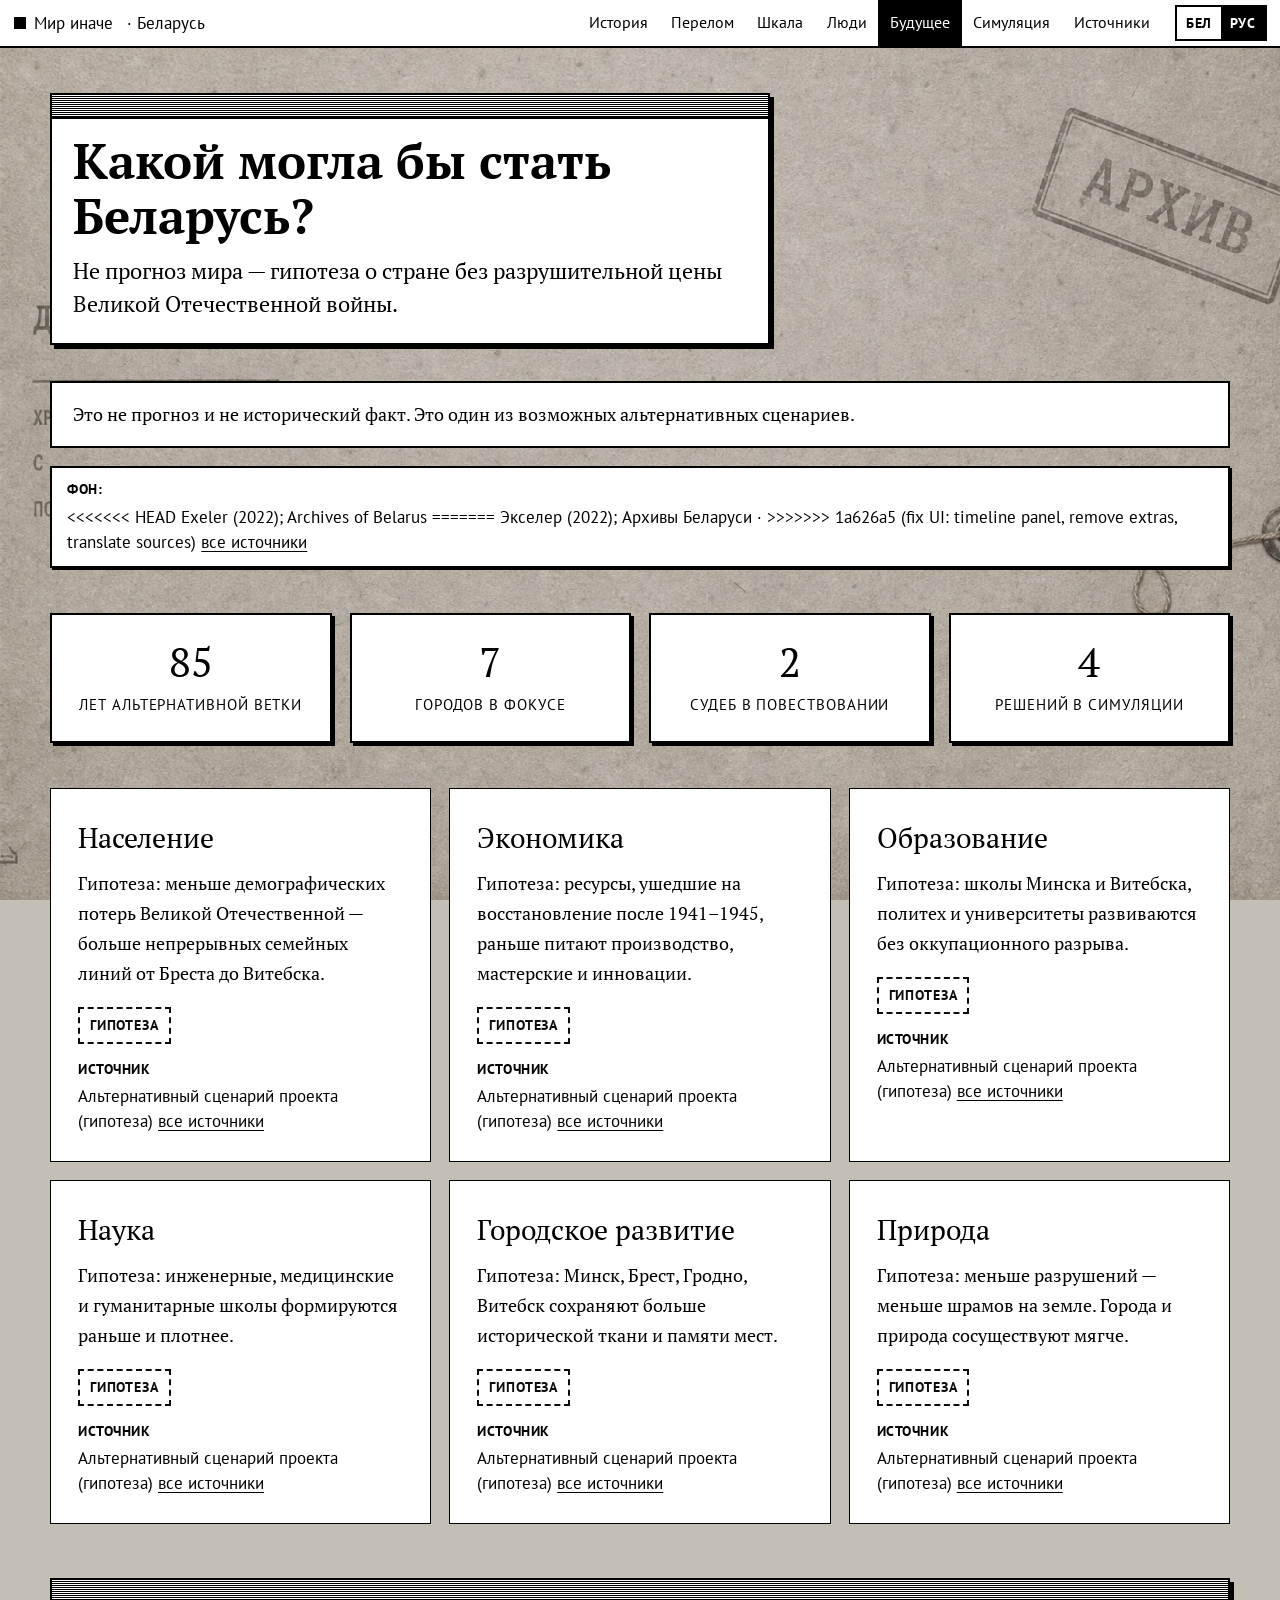
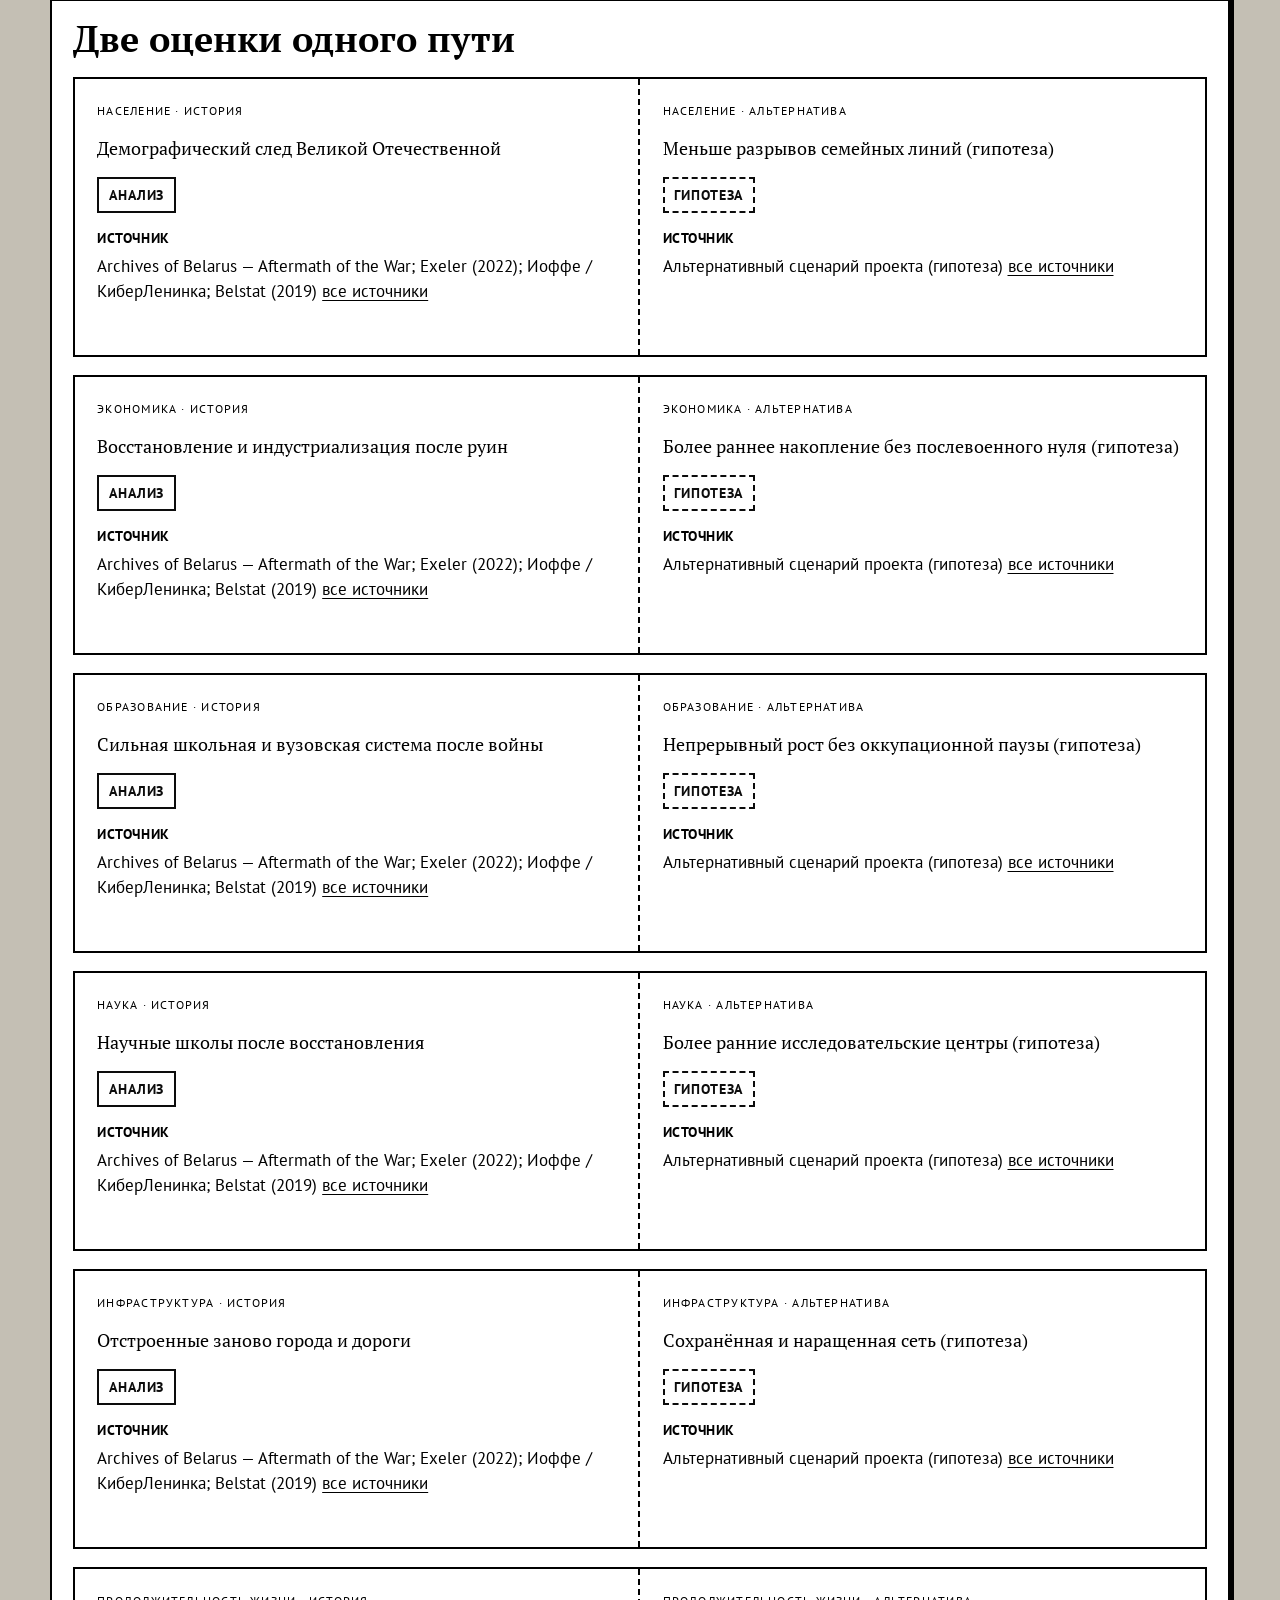
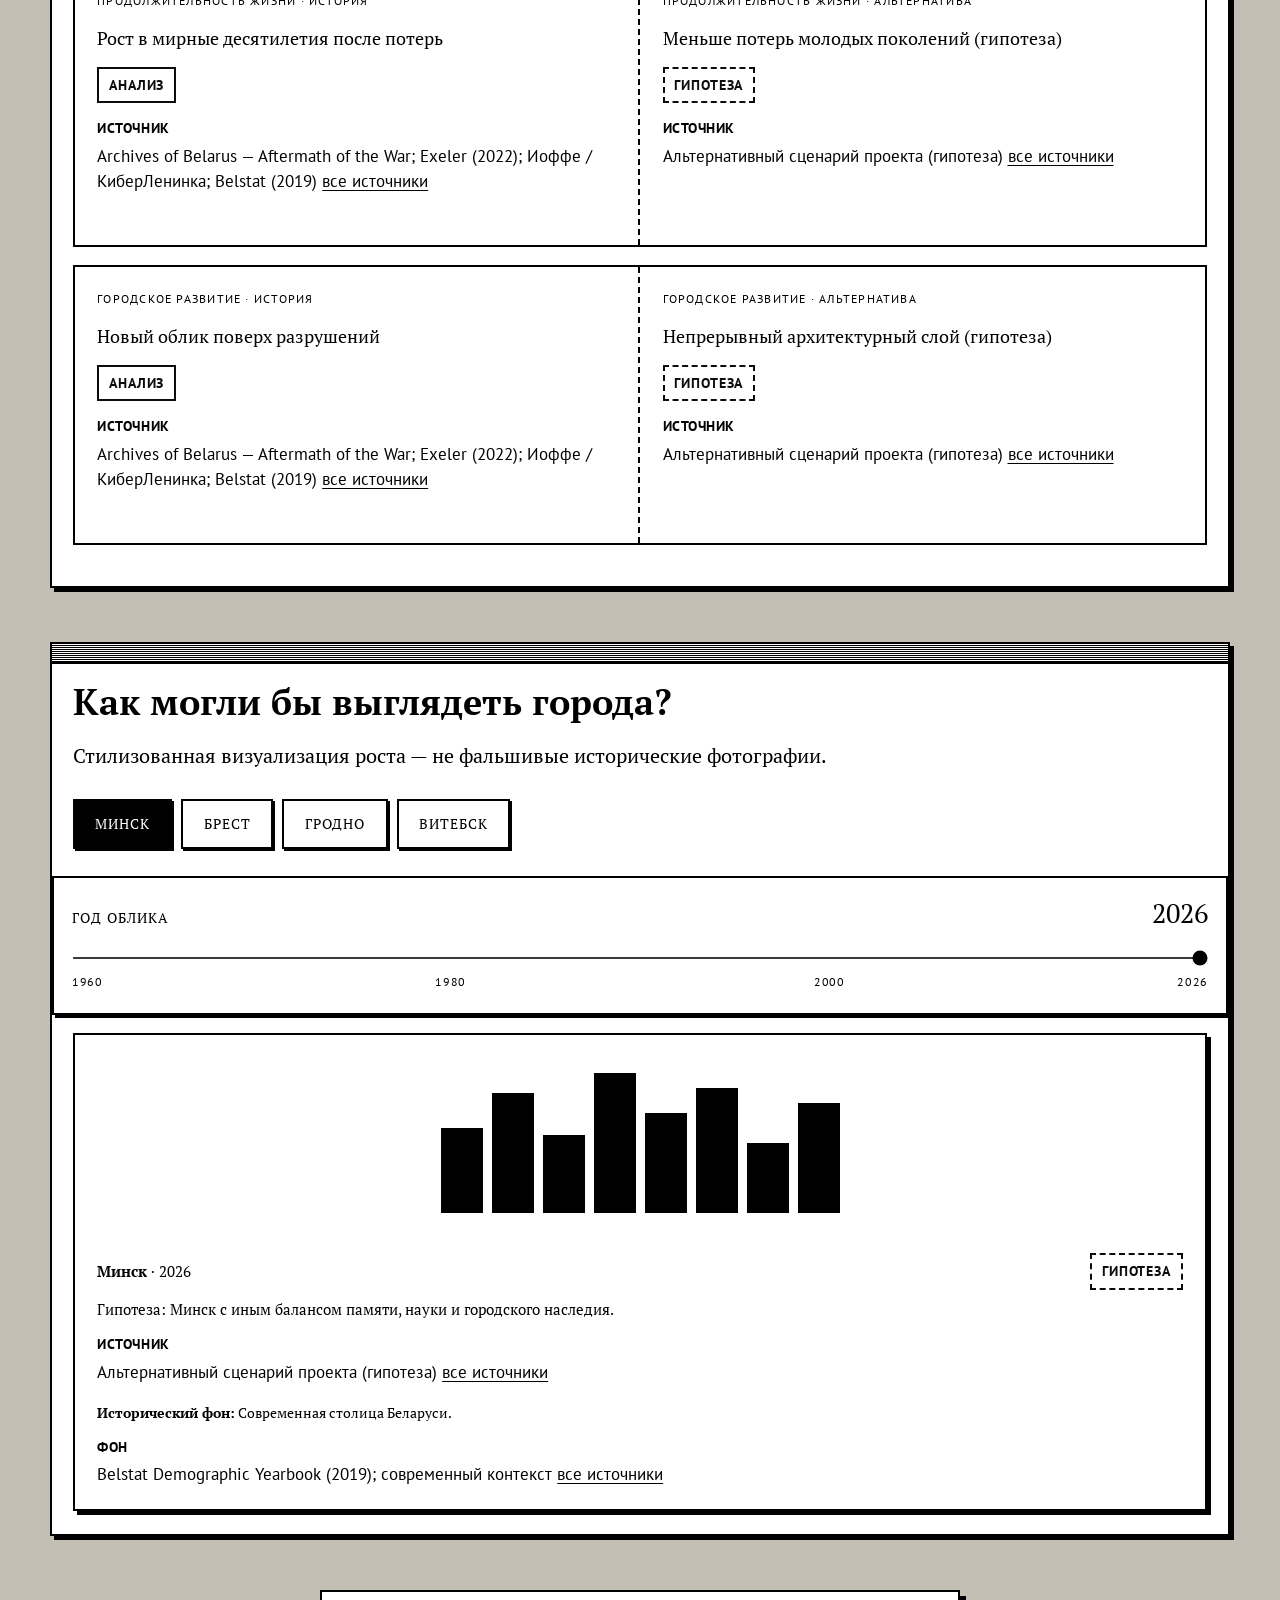
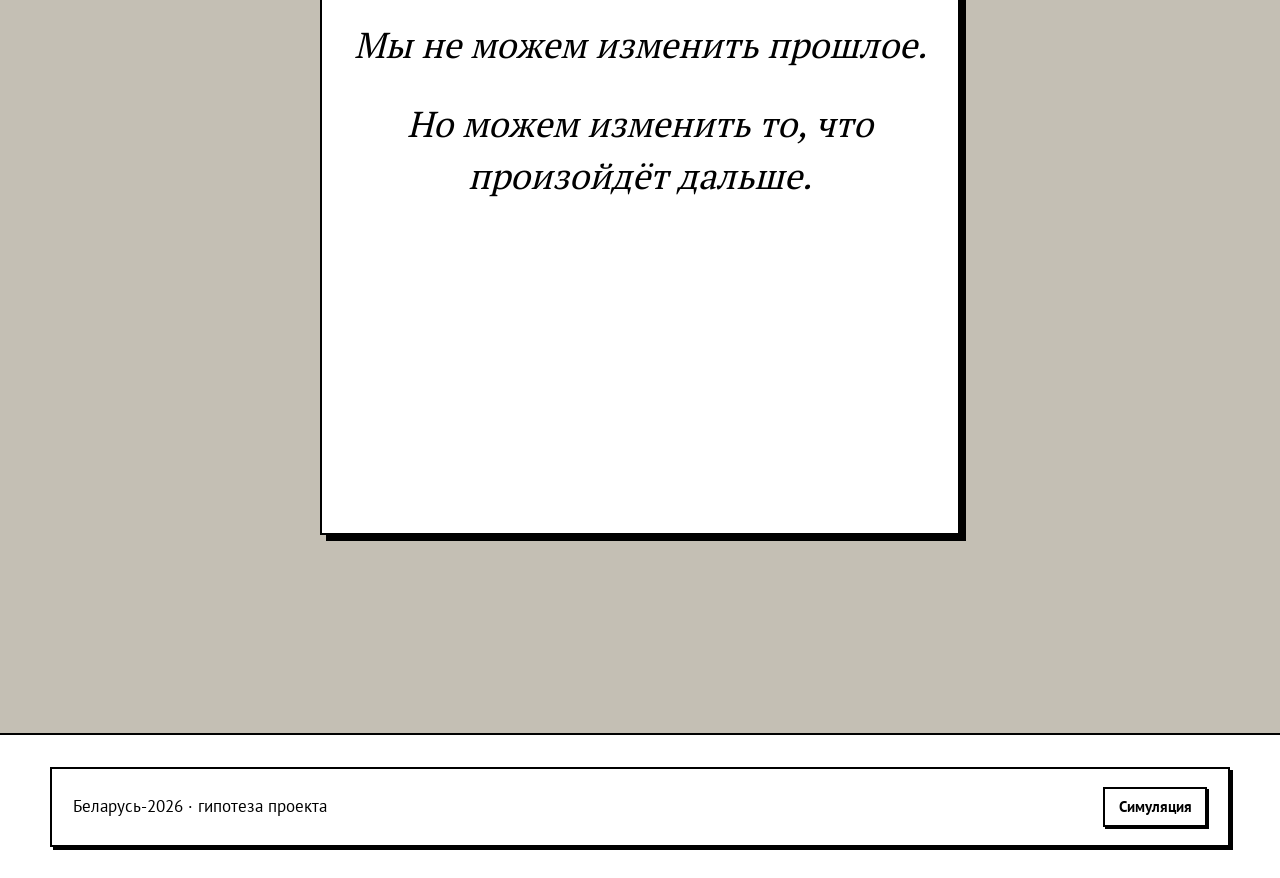
==== commit d0e8b631: "update site" ====
--- a/future.html
+++ b/future.html
@@ -38,7 +38,11 @@
       </div>
       <p class="source-cite">
         <span class="source-cite__label"><span data-lang="be">Фон:</span><span data-lang="ru">Фон:</span></span>
+<<<<<<< HEAD
         Exeler (2022); Archives of Belarus
+=======
+        Экселер (2022); Архивы Беларуси ·
+>>>>>>> 1a626a5 (fix UI: timeline panel, remove extras, translate sources)
         <a href="sources.html"><span data-lang="be">усе крыніцы</span><span data-lang="ru">все источники</span></a>
       </p>
       <div class="stat-row" data-future-stats></div>
--- a/css/onebit.css
+++ b/css/onebit.css
@@ -652,6 +652,7 @@
 .filter-btn,
 .city-stage,
 .timeline-detail.panel,
+.timeline-note.panel,
 .compare__side,
 .person-portrait__caption,
 .stat-block,
--- a/css/pages.css
+++ b/css/pages.css
@@ -819,8 +819,15 @@
   margin-bottom: 0.75rem;
 }
 
+.timeline-note {
+  margin: 2rem 0;
+  padding: 1.25rem 1.5rem;
+  display: grid;
+  gap: 1rem;
+}
+
 .fork-diagram {
-  margin: 2rem 0;
+  margin: 0;
   font-family: var(--font-display);
   text-align: center;
   color: var(--text-muted);
